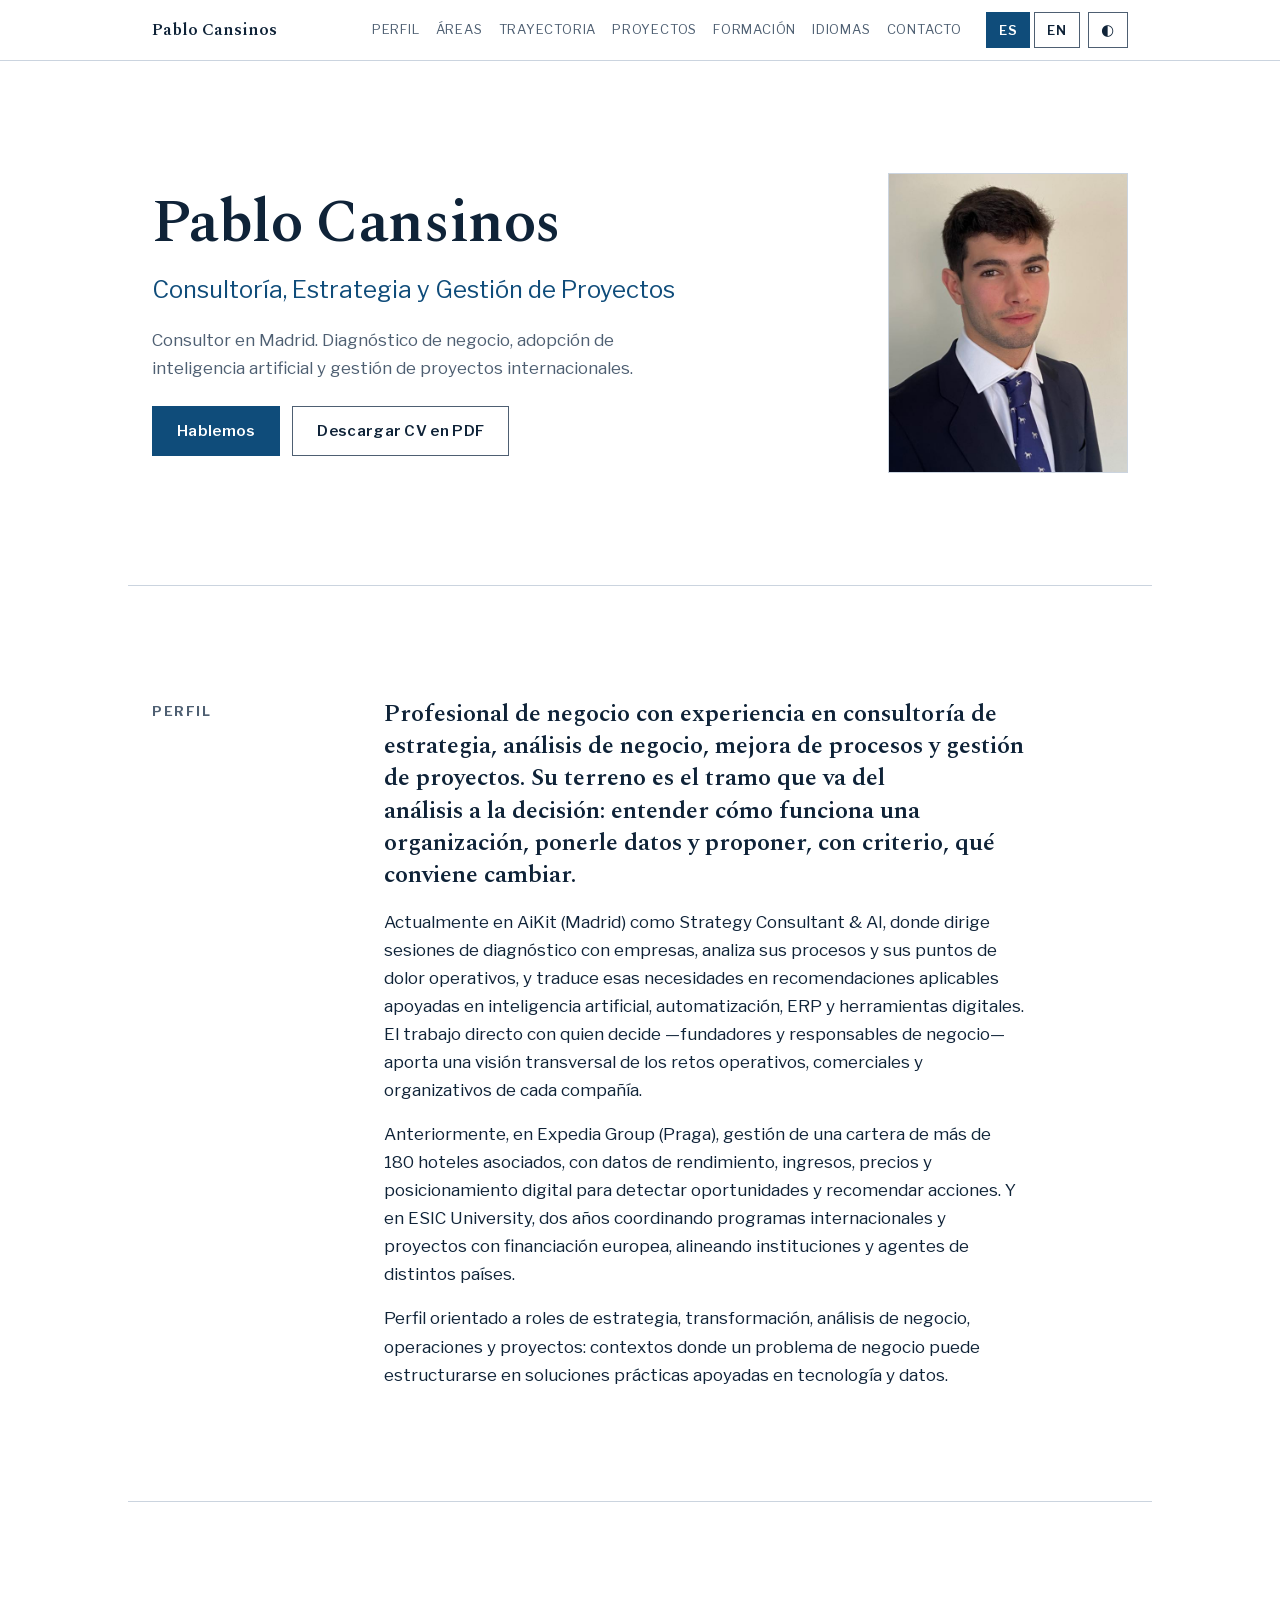
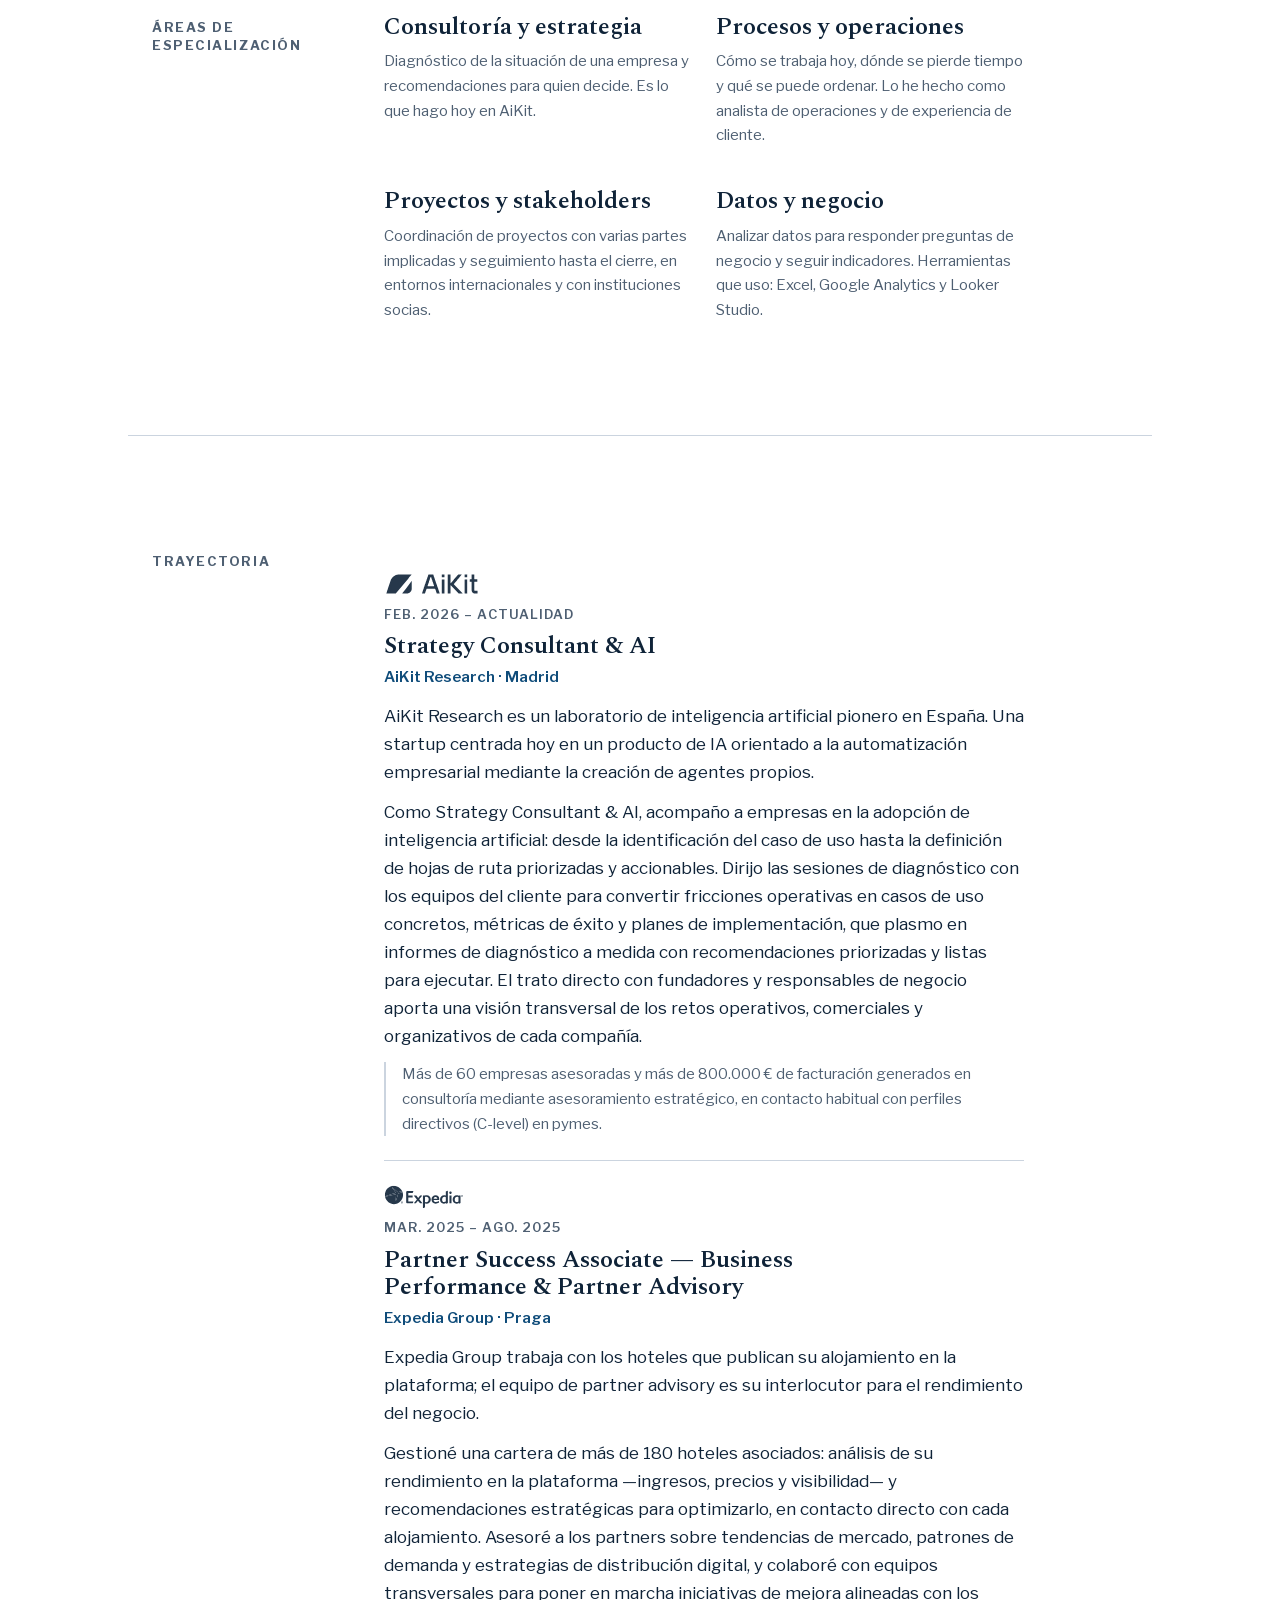
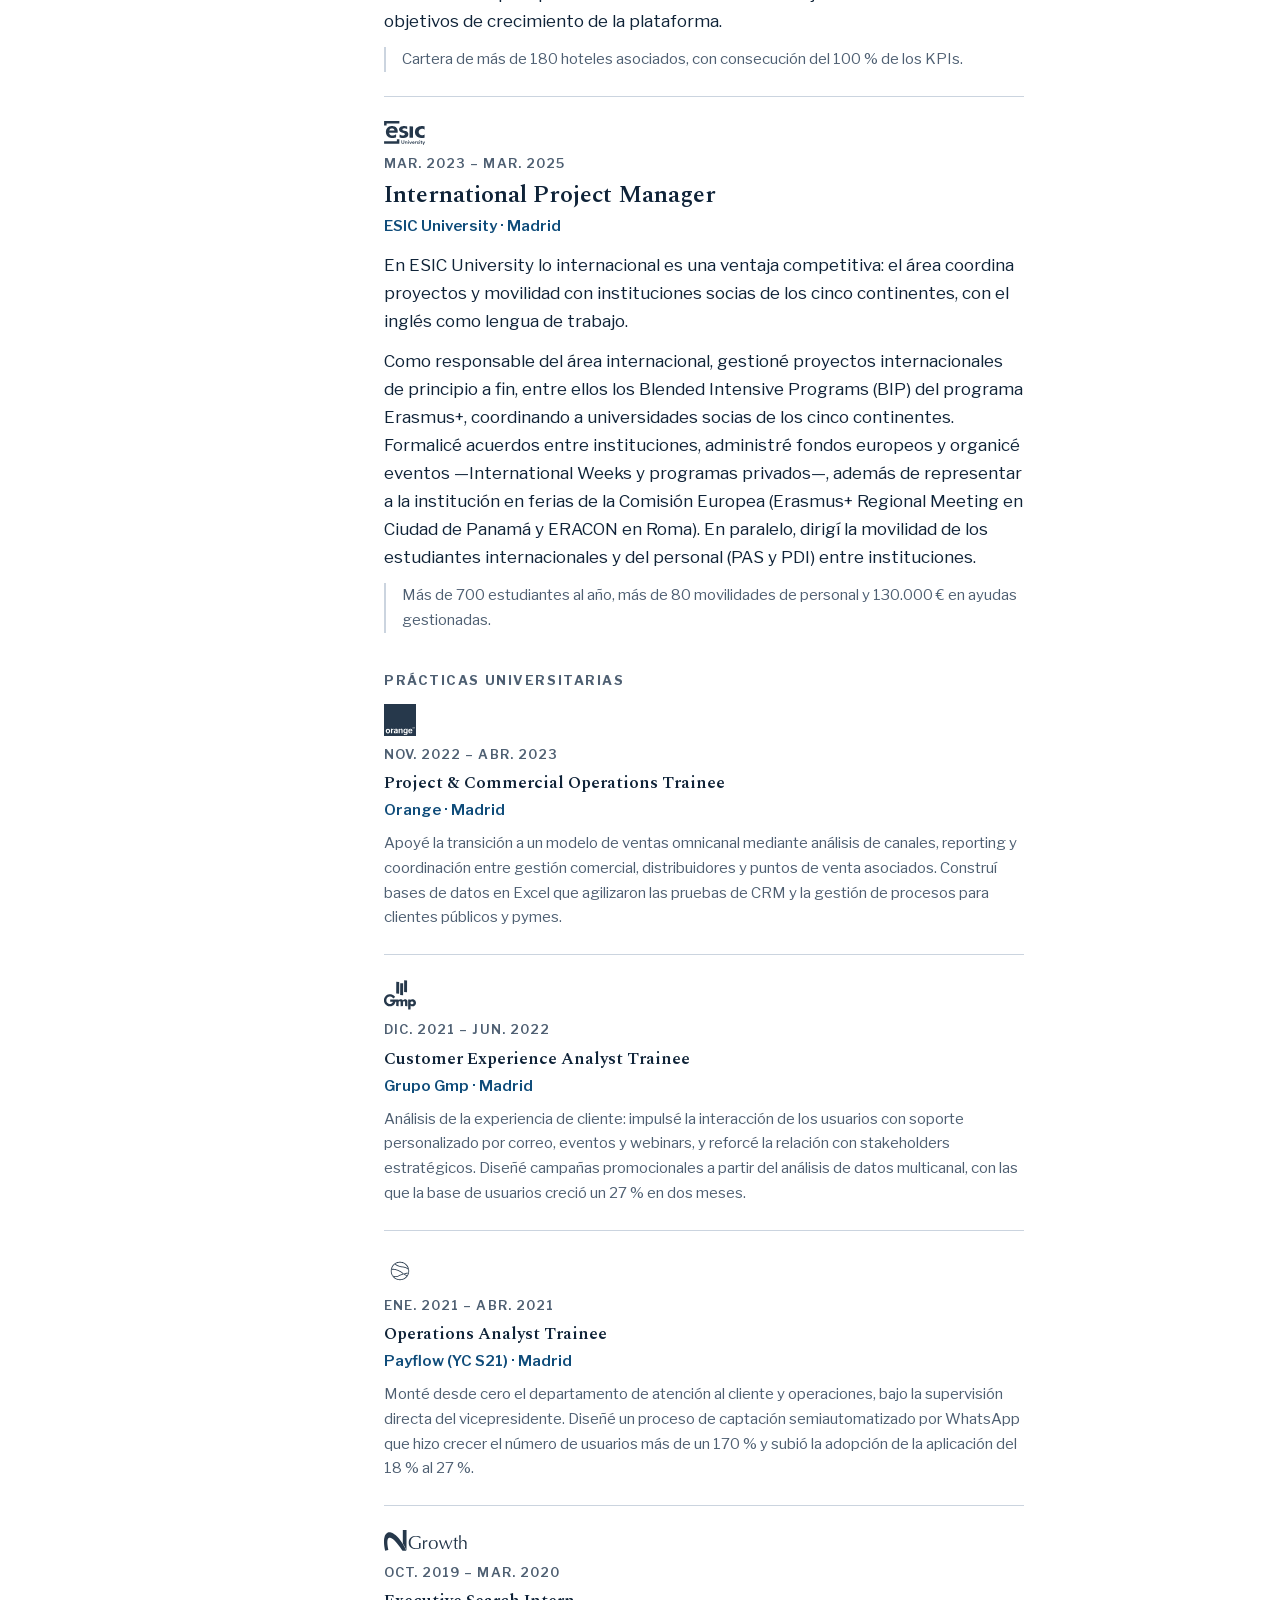
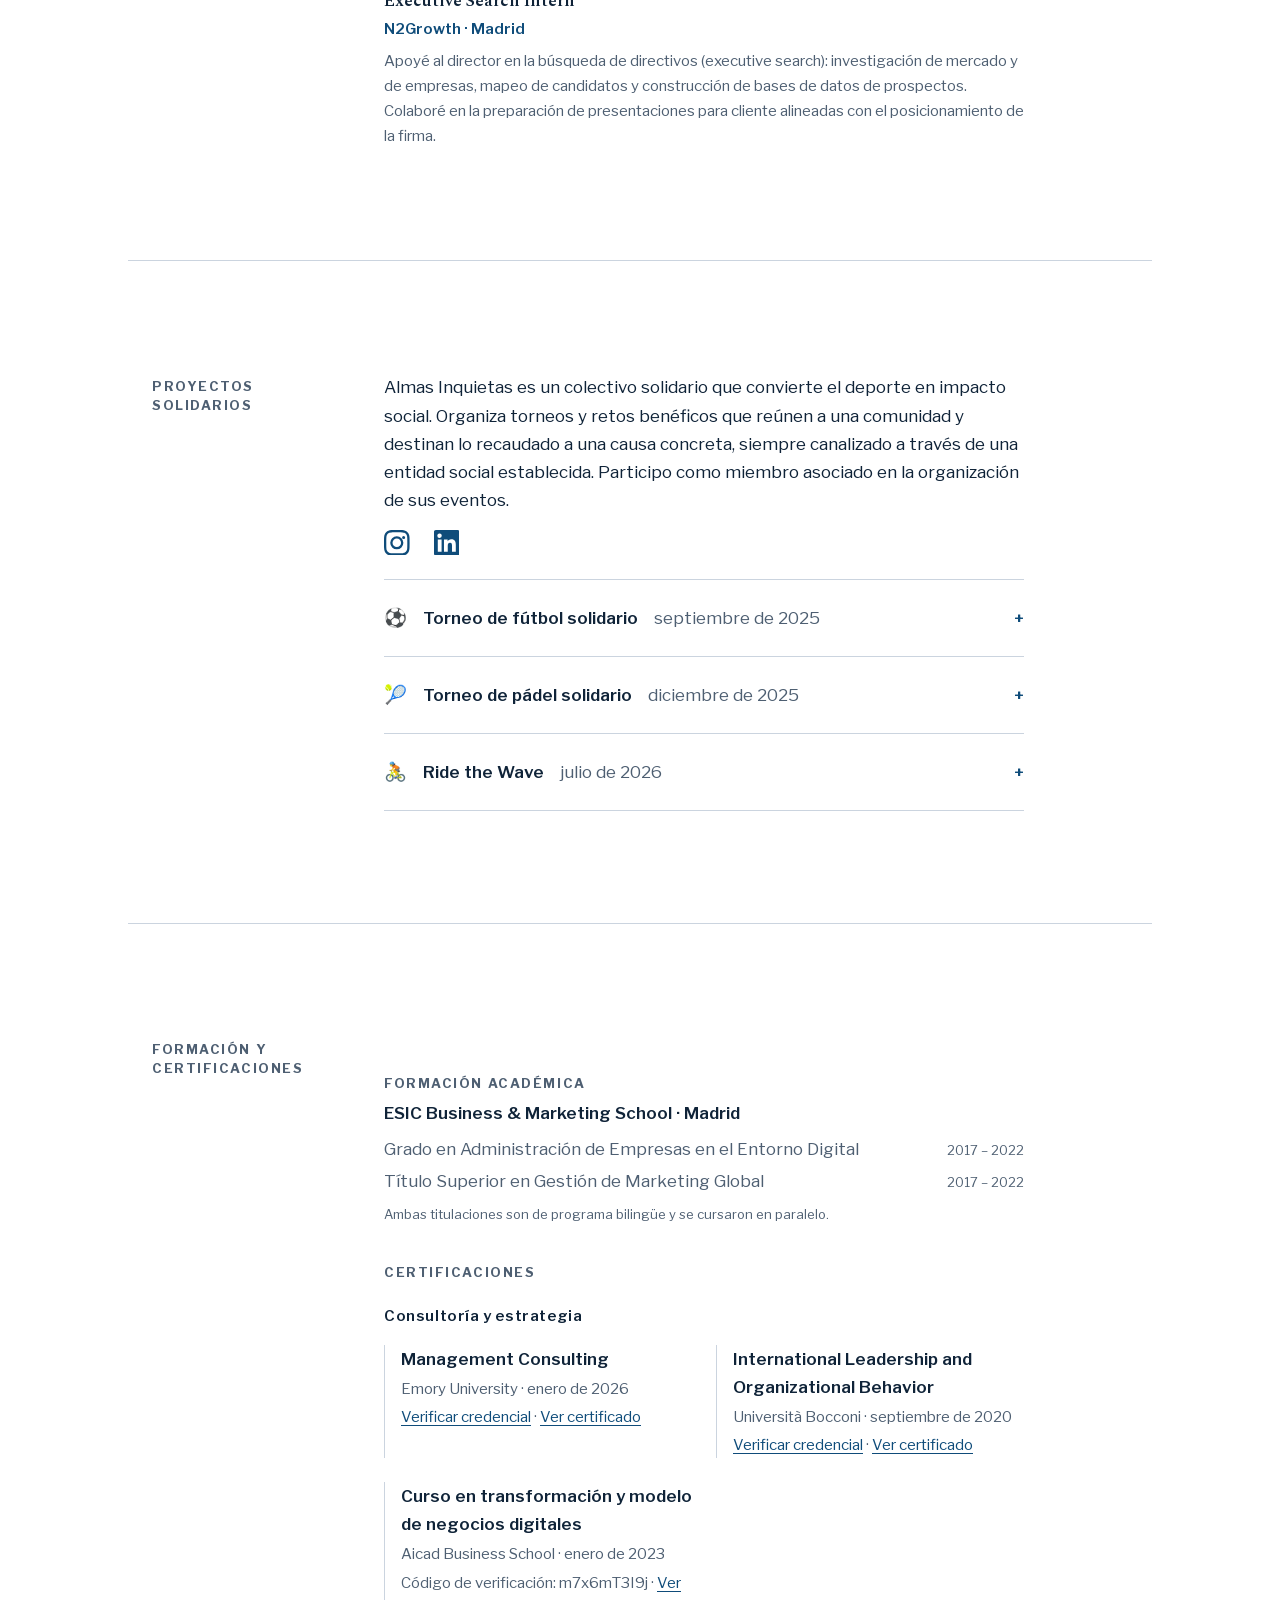
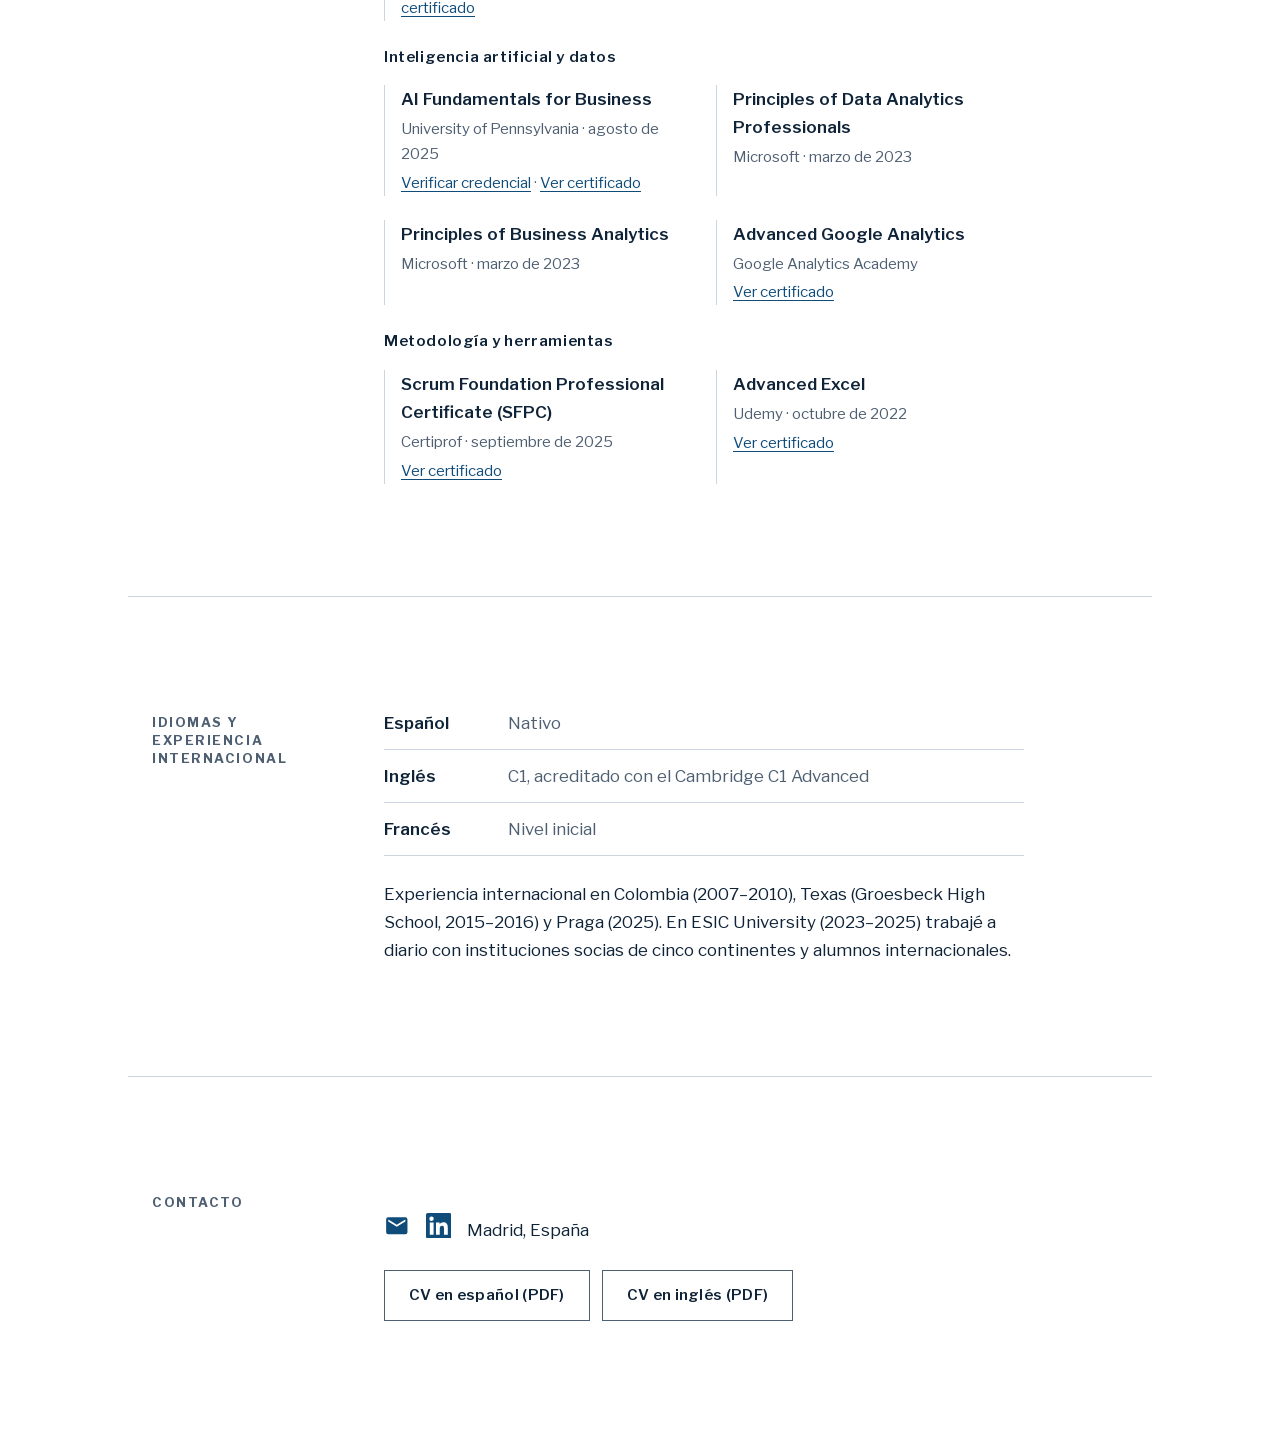
==== index.html @ c7fbe9f2 "Agrandar los logos cuadrados (Orange/Payflow/Gmp) para dar más presencia Co-Authored-By: Claude Opus" ====
<!doctype html>
<html lang="es">
<head>
  <meta charset="utf-8">
  <meta name="viewport" content="width=device-width, initial-scale=1">
  <meta name="theme-color" media="(prefers-color-scheme: light)" content="#FFFFFF">
  <meta name="theme-color" media="(prefers-color-scheme: dark)" content="#0C1826">
  <title data-i18n="global.titulo">Pablo Cansinos — Consultoría, Estrategia y Gestión de Proyectos</title>
  <meta name="description" content="Pablo Cansinos, consultor de estrategia y gestión de proyectos en Madrid. Diagnóstico de negocio, adopción de IA, análisis y proyectos internacionales.">
  <link rel="canonical" href="https://pablopo99.github.io/">
  <link rel="alternate" hreflang="es" href="https://pablopo99.github.io/">
  <link rel="alternate" hreflang="en" href="https://pablopo99.github.io/?lang=en">
  <meta property="og:type" content="profile">
  <meta property="og:url" content="https://pablopo99.github.io/">
  <meta property="og:title" content="Pablo Cansinos — Consultoría, Estrategia y Gestión de Proyectos">
  <meta property="og:description" content="Consultor de estrategia en Madrid. Diagnóstico de negocio, adopción de IA y proyectos internacionales.">
  <meta property="og:image" content="https://pablopo99.github.io/assets/img/og.png">
  <meta name="twitter:card" content="summary_large_image">
  <link rel="icon" href="assets/img/favicon.svg" type="image/svg+xml">
  <link rel="stylesheet" href="assets/css/styles.css">
  <script type="application/ld+json">
  {
    "@context": "https://schema.org",
    "@type": "Person",
    "name": "Pablo Cansinos",
    "jobTitle": "AI Strategy Consultant",
    "address": { "@type": "PostalAddress", "addressLocality": "Madrid", "addressCountry": "ES" },
    "sameAs": ["https://www.linkedin.com/in/pablocansinos-arqueros-17b56214a"],
    "alumniOf": { "@type": "CollegeOrUniversity", "name": "ESIC Business & Marketing School" }
  }
  </script>
  <script>
    // Reduce el destello del idioma y el tema anteriores mientras carga la
    // pagina: fija lang y data-tema lo antes posible, de forma sincrona y
    // sin red. No evita el destello del texto traducido (eso exigiria
    // bloquear en el fetch de la traduccion o duplicarla en el HTML, ambas
    // cosas descartadas).
    (function () {
      try {
        var url = new URLSearchParams(location.search).get('lang');
        var idioma = url === 'es' || url === 'en' ? url : localStorage.getItem('idioma');
        if (idioma === 'en') document.documentElement.lang = 'en';
      } catch (error) {
        /* localStorage o URL no disponibles: se mantiene el idioma por defecto */
      }
      try {
        const tema = localStorage.getItem('tema');
        if (tema) document.documentElement.dataset.tema = tema;
      } catch (error) {
        /* localStorage no disponible: se mantiene el tema del sistema */
      }
    })();
  </script>
</head>
<body>
  <a class="saltar" href="#contenido" data-i18n="global.saltar">Saltar al contenido</a>

  <header class="cabecera">
    <div class="cabecera__interior">
      <a class="cabecera__marca" href="#inicio">Pablo Cansinos</a>

      <nav class="navegacion" aria-labelledby="navegacion-titulo">
        <span class="visualmente-oculto" id="navegacion-titulo" data-i18n="nav.titulo">Secciones de la página</span>
        <ul class="navegacion__lista">
          <li><a href="#perfil" data-i18n="nav.perfil">Perfil</a></li>
          <li><a href="#areas" data-i18n="nav.areas">Áreas</a></li>
          <li><a href="#trayectoria" data-i18n="nav.trayectoria">Trayectoria</a></li>
          <li><a href="#proyectos" data-i18n="nav.proyectos">Proyectos</a></li>
          <li><a href="#formacion" data-i18n="nav.formacion">Formación</a></li>
          <li><a href="#idiomas" data-i18n="nav.idiomas">Idiomas</a></li>
          <li><a href="#contacto" data-i18n="nav.contacto">Contacto</a></li>
        </ul>
      </nav>

      <div class="controles">
        <div class="conmutador" role="group" aria-labelledby="conmutador-idioma-titulo">
          <span class="visualmente-oculto" id="conmutador-idioma-titulo" data-i18n="idioma.titulo">Idioma</span>
          <button class="conmutador__boton" type="button" data-idioma="es" aria-pressed="true">
            <span aria-hidden="true">ES</span>
            <span class="visualmente-oculto" data-i18n="idioma.es">Ver la página en español</span>
          </button>
          <button class="conmutador__boton" type="button" data-idioma="en" aria-pressed="false">
            <span aria-hidden="true">EN</span>
            <span class="visualmente-oculto" data-i18n="idioma.en">Ver la página en inglés</span>
          </button>
        </div>

        <button class="conmutador__boton conmutador__boton--tema" type="button" data-conmutar-tema aria-pressed="false">
          <span aria-hidden="true">◐</span>
          <span class="visualmente-oculto" data-i18n="tema.conmutar">Cambiar entre tema claro y oscuro</span>
        </button>
      </div>
    </div>
  </header>

  <main id="contenido" tabindex="-1">

    <!-- ==================================================================
         1. Inicio
         ================================================================== -->
    <section class="inicio" id="inicio" aria-labelledby="inicio-titulo">
      <div class="inicio__texto">
        <h1 class="inicio__nombre" id="inicio-titulo">Pablo Cansinos</h1>
        <p class="inicio__cargo" data-i18n="inicio.titulo">Consultoría, Estrategia y Gestión de Proyectos</p>
        <p class="inicio__propuesta" data-i18n="inicio.propuesta">Consultor en Madrid. Diagnóstico de negocio, adopción de inteligencia artificial y gestión de proyectos internacionales.</p>
        <p class="inicio__acciones">
          <a class="boton" href="#contacto" data-i18n="inicio.contacto">Hablemos</a>
          <a class="boton boton--secundario" href="cv/Pablo_Cansinos_CV_ES.pdf" download data-cv-idioma data-i18n="inicio.descargar">Descargar CV en PDF</a>
        </p>
      </div>
      <figure class="inicio__retrato">
        <img src="assets/img/pablo.jpg" width="560" height="700" decoding="async" fetchpriority="high"
             alt="Retrato de Pablo Cansinos"
             data-i18n="inicio.foto" data-i18n-attr="alt">
      </figure>
    </section>

    <!-- ==================================================================
         2. Perfil
         ================================================================== -->
    <section class="seccion" id="perfil" aria-labelledby="perfil-titulo" data-revelar>
      <div class="seccion__etiqueta">
        <h2 class="seccion__titulo" id="perfil-titulo" data-i18n="perfil.titulo">Perfil</h2>
      </div>
      <div class="seccion__cuerpo">
        <p class="parrafo-destacado" data-i18n="perfil.parrafo1">Profesional de negocio con experiencia en consultoría de estrategia, análisis de negocio, mejora de procesos y gestión de proyectos. Su terreno es el tramo que va del análisis a la decisión: entender cómo funciona una organización, ponerle datos y proponer, con criterio, qué conviene cambiar.</p>
        <p data-i18n="perfil.parrafo2">Actualmente en AiKit (Madrid) como Strategy Consultant &amp; AI, donde dirige sesiones de diagnóstico con empresas, analiza sus procesos y sus puntos de dolor operativos, y traduce esas necesidades en recomendaciones aplicables apoyadas en inteligencia artificial, automatización, ERP y herramientas digitales. El trabajo directo con quien decide —fundadores y responsables de negocio— aporta una visión transversal de los retos operativos, comerciales y organizativos de cada compañía.</p>
        <p data-i18n="perfil.parrafo3">Anteriormente, en Expedia Group (Praga), gestión de una cartera de más de 180 hoteles asociados, con datos de rendimiento, ingresos, precios y posicionamiento digital para detectar oportunidades y recomendar acciones. Y en ESIC University, dos años coordinando programas internacionales y proyectos con financiación europea, alineando instituciones y agentes de distintos países.</p>
        <p data-i18n="perfil.parrafo4">Perfil orientado a roles de estrategia, transformación, análisis de negocio, operaciones y proyectos: contextos donde un problema de negocio puede estructurarse en soluciones prácticas apoyadas en tecnología y datos.</p>
      </div>
    </section>

    <!-- ==================================================================
         3. Áreas de especialización
         ================================================================== -->
    <section class="seccion" id="areas" aria-labelledby="areas-titulo" data-revelar>
      <div class="seccion__etiqueta">
        <h2 class="seccion__titulo" id="areas-titulo" data-i18n="areas.titulo">Áreas de especialización</h2>
      </div>
      <div class="seccion__cuerpo">
        <ul class="areas">
          <li class="area">
            <h3 class="area__titulo" data-i18n="areas.consultoria.titulo">Consultoría y estrategia</h3>
            <p class="area__texto" data-i18n="areas.consultoria.texto">Diagnóstico de la situación de una empresa y recomendaciones para quien decide. Es lo que hago hoy en AiKit.</p>
          </li>
          <li class="area">
            <h3 class="area__titulo" data-i18n="areas.procesos.titulo">Procesos y operaciones</h3>
            <p class="area__texto" data-i18n="areas.procesos.texto">Cómo se trabaja hoy, dónde se pierde tiempo y qué se puede ordenar. Lo he hecho como analista de operaciones y de experiencia de cliente.</p>
          </li>
          <li class="area">
            <h3 class="area__titulo" data-i18n="areas.proyectos.titulo">Proyectos y stakeholders</h3>
            <p class="area__texto" data-i18n="areas.proyectos.texto">Coordinación de proyectos con varias partes implicadas y seguimiento hasta el cierre, en entornos internacionales y con instituciones socias.</p>
          </li>
          <li class="area">
            <h3 class="area__titulo" data-i18n="areas.datos.titulo">Datos y negocio</h3>
            <p class="area__texto" data-i18n="areas.datos.texto">Analizar datos para responder preguntas de negocio y seguir indicadores. Herramientas que uso: Excel, Google Analytics y Looker Studio.</p>
          </li>
        </ul>
      </div>
    </section>

    <!-- ==================================================================
         4. Trayectoria
         ================================================================== -->
    <section class="seccion" id="trayectoria" aria-labelledby="trayectoria-titulo" data-revelar>
      <div class="seccion__etiqueta">
        <h2 class="seccion__titulo" id="trayectoria-titulo" data-i18n="trayectoria.titulo">Trayectoria</h2>
      </div>
      <div class="seccion__cuerpo">

        <article class="puesto">
          <span class="puesto__logo" style="--logo:url(/assets/img/logos/aikit.svg); aspect-ratio:824/206" aria-hidden="true"></span>
          <p class="puesto__fechas" data-i18n="trayectoria.aikit.fechas">feb. 2026 – actualidad</p>
          <h3 class="puesto__cargo" data-i18n="trayectoria.aikit.cargo">Strategy Consultant &amp; AI</h3>
          <p class="puesto__empresa">AiKit Research · <span data-i18n="trayectoria.aikit.lugar">Madrid</span></p>
          <p data-i18n="trayectoria.aikit.contexto">AiKit Research es un laboratorio de inteligencia artificial pionero en España. Una startup centrada hoy en un producto de IA orientado a la automatización empresarial mediante la creación de agentes propios.</p>
          <p data-i18n="trayectoria.aikit.contribucion">Como Strategy Consultant &amp; AI, acompaño a empresas en la adopción de inteligencia artificial: desde la identificación del caso de uso hasta la definición de hojas de ruta priorizadas y accionables. Dirijo las sesiones de diagnóstico con los equipos del cliente para convertir fricciones operativas en casos de uso concretos, métricas de éxito y planes de implementación, que plasmo en informes de diagnóstico a medida con recomendaciones priorizadas y listas para ejecutar. El trato directo con fundadores y responsables de negocio aporta una visión transversal de los retos operativos, comerciales y organizativos de cada compañía.</p>
          <p class="puesto__evidencia" data-i18n="trayectoria.aikit.evidencia">Más de 60 empresas asesoradas y más de 800.000 € de facturación generados en consultoría mediante asesoramiento estratégico, en contacto habitual con perfiles directivos (C-level) en pymes.</p>
        </article>

        <article class="puesto">
          <span class="puesto__logo" style="--logo:url(/assets/img/logos/expedia.svg); aspect-ratio:91.867821/27.439499" aria-hidden="true"></span>
          <p class="puesto__fechas" data-i18n="trayectoria.expedia.fechas">mar. 2025 – ago. 2025</p>
          <h3 class="puesto__cargo" data-i18n="trayectoria.expedia.cargo">Partner Success Associate — Business Performance &amp; Partner Advisory</h3>
          <p class="puesto__empresa">Expedia Group · <span data-i18n="trayectoria.expedia.lugar">Praga</span></p>
          <p data-i18n="trayectoria.expedia.contexto">Expedia Group trabaja con los hoteles que publican su alojamiento en la plataforma; el equipo de partner advisory es su interlocutor para el rendimiento del negocio.</p>
          <p data-i18n="trayectoria.expedia.contribucion">Gestioné una cartera de más de 180 hoteles asociados: análisis de su rendimiento en la plataforma —ingresos, precios y visibilidad— y recomendaciones estratégicas para optimizarlo, en contacto directo con cada alojamiento. Asesoré a los partners sobre tendencias de mercado, patrones de demanda y estrategias de distribución digital, y colaboré con equipos transversales para poner en marcha iniciativas de mejora alineadas con los objetivos de crecimiento de la plataforma.</p>
          <p class="puesto__evidencia" data-i18n="trayectoria.expedia.evidencia">Cartera de más de 180 hoteles asociados, con consecución del 100 % de los KPIs.</p>
        </article>

        <article class="puesto">
          <span class="puesto__logo" style="--logo:url(/assets/img/logos/esic.svg); aspect-ratio:583/343" aria-hidden="true"></span>
          <p class="puesto__fechas" data-i18n="trayectoria.esic.fechas">mar. 2023 – mar. 2025</p>
          <h3 class="puesto__cargo" data-i18n="trayectoria.esic.cargo">International Project Manager</h3>
          <p class="puesto__empresa">ESIC University · <span data-i18n="trayectoria.esic.lugar">Madrid</span></p>
          <p data-i18n="trayectoria.esic.contexto">En ESIC University lo internacional es una ventaja competitiva: el área coordina proyectos y movilidad con instituciones socias de los cinco continentes, con el inglés como lengua de trabajo.</p>
          <p data-i18n="trayectoria.esic.contribucion">Como responsable del área internacional, gestioné proyectos internacionales de principio a fin, entre ellos los Blended Intensive Programs (BIP) del programa Erasmus+, coordinando a universidades socias de los cinco continentes. Formalicé acuerdos entre instituciones, administré fondos europeos y organicé eventos —International Weeks y programas privados—, además de representar a la institución en ferias de la Comisión Europea (Erasmus+ Regional Meeting en Ciudad de Panamá y ERACON en Roma). En paralelo, dirigí la movilidad de los estudiantes internacionales y del personal (PAS y PDI) entre instituciones.</p>
          <p class="puesto__evidencia" data-i18n="trayectoria.esic.evidencia">Más de 700 estudiantes al año, más de 80 movilidades de personal y 130.000 € en ayudas gestionadas.</p>
        </article>

        <h3 class="subtitulo" data-i18n="trayectoria.anteriores.titulo">Prácticas universitarias</h3>

        <ul class="puestos-compactos">
          <li class="puesto-compacto">
            <span class="puesto__logo puesto__logo--icono" style="--logo:url(/assets/img/logos/orange.svg); aspect-ratio:1/1" aria-hidden="true"></span>
            <p class="puesto__fechas" data-i18n="trayectoria.orange.fechas">nov. 2022 – abr. 2023</p>
            <h4 class="puesto__cargo puesto__cargo--compacto" data-i18n="trayectoria.orange.cargo">Project &amp; Commercial Operations Trainee</h4>
            <p class="puesto__empresa">Orange · <span data-i18n="trayectoria.orange.lugar">Madrid</span></p>
            <p data-i18n="trayectoria.orange.contribucion">Apoyé la transición a un modelo de ventas omnicanal mediante análisis de canales, reporting y coordinación entre gestión comercial, distribuidores y puntos de venta asociados. Construí bases de datos en Excel que agilizaron las pruebas de CRM y la gestión de procesos para clientes públicos y pymes.</p>
          </li>
          <li class="puesto-compacto">
            <span class="puesto__logo puesto__logo--icono" style="--logo:url(/assets/img/logos/gmp.svg); aspect-ratio:1/1" aria-hidden="true"></span>
            <p class="puesto__fechas" data-i18n="trayectoria.gmp.fechas">dic. 2021 – jun. 2022</p>
            <h4 class="puesto__cargo puesto__cargo--compacto" data-i18n="trayectoria.gmp.cargo">Customer Experience Analyst Trainee</h4>
            <p class="puesto__empresa">Grupo Gmp · <span data-i18n="trayectoria.gmp.lugar">Madrid</span></p>
            <p data-i18n="trayectoria.gmp.texto">Análisis de la experiencia de cliente: impulsé la interacción de los usuarios con soporte personalizado por correo, eventos y webinars, y reforcé la relación con stakeholders estratégicos. Diseñé campañas promocionales a partir del análisis de datos multicanal, con las que la base de usuarios creció un 27 % en dos meses.</p>
          </li>
          <li class="puesto-compacto">
            <span class="puesto__logo puesto__logo--icono" style="--logo:url(/assets/img/logos/payflow.svg); aspect-ratio:1/1" aria-hidden="true"></span>
            <p class="puesto__fechas" data-i18n="trayectoria.payflow.fechas">ene. 2021 – abr. 2021</p>
            <h4 class="puesto__cargo puesto__cargo--compacto" data-i18n="trayectoria.payflow.cargo">Operations Analyst Trainee</h4>
            <p class="puesto__empresa">Payflow (YC S21) · <span data-i18n="trayectoria.payflow.lugar">Madrid</span></p>
            <p data-i18n="trayectoria.payflow.texto">Monté desde cero el departamento de atención al cliente y operaciones, bajo la supervisión directa del vicepresidente. Diseñé un proceso de captación semiautomatizado por WhatsApp que hizo crecer el número de usuarios más de un 170 % y subió la adopción de la aplicación del 18 % al 27 %.</p>
          </li>
          <li class="puesto-compacto">
            <span class="puesto__logo" style="--logo:url(/assets/img/logos/n2growth.svg); aspect-ratio:2048/583" aria-hidden="true"></span>
            <p class="puesto__fechas" data-i18n="trayectoria.n2growth.fechas">oct. 2019 – mar. 2020</p>
            <h4 class="puesto__cargo puesto__cargo--compacto" data-i18n="trayectoria.n2growth.cargo">Executive Search Intern</h4>
            <p class="puesto__empresa">N2Growth · <span data-i18n="trayectoria.n2growth.lugar">Madrid</span></p>
            <p data-i18n="trayectoria.n2growth.texto">Apoyé al director en la búsqueda de directivos (executive search): investigación de mercado y de empresas, mapeo de candidatos y construcción de bases de datos de prospectos. Colaboré en la preparación de presentaciones para cliente alineadas con el posicionamiento de la firma.</p>
          </li>
        </ul>

      </div>
    </section>

    <!-- ==================================================================
         5. Proyectos solidarios
         ================================================================== -->
    <section class="seccion" id="proyectos" aria-labelledby="proyectos-titulo" data-revelar>
      <div class="seccion__etiqueta">
        <h2 class="seccion__titulo" id="proyectos-titulo" data-i18n="proyectos.titulo">Proyectos solidarios</h2>
      </div>
      <div class="seccion__cuerpo">
        <p data-i18n="proyectos.intro">Almas Inquietas es un colectivo solidario que convierte el deporte en impacto social. Organiza torneos y retos benéficos que reúnen a una comunidad y destinan lo recaudado a una causa concreta, siempre canalizado a través de una entidad social establecida. Participo como miembro asociado en la organización de sus eventos.</p>
        <p class="proyectos__enlaces">
          <a class="icono-social" href="https://www.instagram.com/almasinquietas_org" target="_blank" rel="noopener noreferrer" data-i18n="proyectos.almas.instagram" data-i18n-attr="aria-label" aria-label="Instagram de Almas Inquietas">
            <svg viewBox="0 0 24 24" aria-hidden="true" focusable="false"><path d="M12 2.16c3.2 0 3.58.01 4.85.07 1.17.05 1.8.25 2.23.42.56.21.96.47 1.38.9.43.42.69.82.9 1.38.17.43.37 1.06.42 2.23.06 1.27.07 1.65.07 4.85s-.01 3.58-.07 4.85c-.05 1.17-.25 1.8-.42 2.23-.21.56-.47.96-.9 1.38-.42.43-.82.69-1.38.9-.43.17-1.06.37-2.23.42-1.27.06-1.65.07-4.85.07s-3.58-.01-4.85-.07c-1.17-.05-1.8-.25-2.23-.42a3.7 3.7 0 0 1-1.38-.9 3.7 3.7 0 0 1-.9-1.38c-.17-.43-.37-1.06-.42-2.23-.06-1.27-.07-1.65-.07-4.85s.01-3.58.07-4.85c.05-1.17.25-1.8.42-2.23.21-.56.47-.96.9-1.38.42-.43.82-.69 1.38-.9.43-.17 1.06-.37 2.23-.42 1.27-.06 1.65-.07 4.85-.07M12 0C8.74 0 8.33.01 7.05.07c-1.27.06-2.15.26-2.91.56-.79.31-1.46.72-2.13 1.38C1.35 2.68.94 3.35.63 4.14c-.3.76-.5 1.64-.56 2.91C.01 8.33 0 8.74 0 12s.01 3.67.07 4.95c.06 1.27.26 2.15.56 2.91.31.79.72 1.46 1.38 2.13.67.66 1.34 1.07 2.13 1.38.76.3 1.64.5 2.91.56C8.33 23.99 8.74 24 12 24s3.67-.01 4.95-.07c1.27-.06 2.15-.26 2.91-.56.79-.31 1.46-.72 2.13-1.38.66-.67 1.07-1.34 1.38-2.13.3-.76.5-1.64.56-2.91.06-1.28.07-1.69.07-4.95s-.01-3.67-.07-4.95c-.06-1.27-.26-2.15-.56-2.91-.31-.79-.72-1.46-1.38-2.13-.67-.66-1.34-1.07-2.13-1.38-.76-.3-1.64-.5-2.91-.56C15.67.01 15.26 0 12 0zm0 5.84A6.16 6.16 0 1 0 18.16 12 6.16 6.16 0 0 0 12 5.84zm0 10.15A3.99 3.99 0 1 1 15.99 12 4 4 0 0 1 12 15.99zm6.41-10.4a1.44 1.44 0 1 0 1.44 1.44 1.44 1.44 0 0 0-1.44-1.44z"/></svg>
          </a>
          <a class="icono-social" href="https://www.linkedin.com/company/almas-inquietas/" target="_blank" rel="noopener noreferrer" data-i18n="proyectos.almas.linkedin" data-i18n-attr="aria-label" aria-label="LinkedIn de Almas Inquietas">
            <svg viewBox="0 0 24 24" aria-hidden="true" focusable="false"><path d="M20.45 20.45h-3.56v-5.57c0-1.33-.03-3.04-1.85-3.04-1.85 0-2.14 1.45-2.14 2.94v5.67H9.35V9h3.41v1.56h.05c.48-.9 1.64-1.85 3.37-1.85 3.6 0 4.27 2.37 4.27 5.45v6.29zM5.34 7.43a2.07 2.07 0 1 1 0-4.13 2.07 2.07 0 0 1 0 4.13zm1.78 13.02H3.56V9h3.56v11.45zM22.22 0H1.77C.79 0 0 .77 0 1.73v20.54C0 23.22.79 24 1.77 24h20.45c.98 0 1.78-.78 1.78-1.73V1.73C24 .77 23.2 0 22.22 0z"/></svg>
          </a>
        </p>

        <details class="proyecto">
          <summary class="proyecto__resumen">
            <span class="proyecto__icono" aria-hidden="true">⚽</span>
            <span class="proyecto__nombre" data-i18n="proyectos.futbol.nombre">Torneo de fútbol solidario</span>
            <span class="proyecto__fecha" data-i18n="proyectos.futbol.fecha">septiembre de 2025</span>
          </summary>
          <div class="proyecto__detalle">
            <p data-i18n="proyectos.futbol.texto">Torneo de fútbol benéfico organizado con Almas Inquietas a favor de Ideorama, una asociación que trabaja con menores y familias en educación, uso responsable de la tecnología y ocio saludable. Una jornada de deporte y comunidad en la que participé en la organización.</p>
            <figure class="proyecto__fotos">
              <img src="assets/img/proyectos/futbol-1.jpg" width="1100" height="825" loading="lazy" data-i18n="proyectos.futbol.foto1.alt" data-i18n-attr="alt" alt="Asistentes reunidos junto a un puesto de Almas Inquietas en el torneo de fútbol solidario.">
              <img src="assets/img/proyectos/futbol-2.jpg" width="1100" height="825" loading="lazy" data-i18n="proyectos.futbol.foto2.alt" data-i18n-attr="alt" alt="Equipo del torneo con medallas junto al cartel de Ideorama.">
            </figure>
            <p class="proyecto__meta" data-i18n="proyectos.futbol.patrocinadores">Con el apoyo de Día, Telepizza, el Ayuntamiento de Pozuelo, entre otros, como patrocinadores.</p>
          </div>
        </details>

        <details class="proyecto">
          <summary class="proyecto__resumen">
            <span class="proyecto__icono" aria-hidden="true">🎾</span>
            <span class="proyecto__nombre" data-i18n="proyectos.padel.nombre">Torneo de pádel solidario</span>
            <span class="proyecto__fecha" data-i18n="proyectos.padel.fecha">diciembre de 2025</span>
          </summary>
          <div class="proyecto__detalle">
            <p data-i18n="proyectos.padel.texto">«The Mindful Padel», segundo torneo del colectivo, disputado por parejas en el Club de Pádel Bularas (Pozuelo de Alarcón). Lo recaudado se destinó a la Fundación Blas Méndez Ponce —que ayuda a niños con cáncer y enfermedades de difícil curación— en colaboración con Ideorama.</p>
            <figure class="proyecto__fotos">
              <img src="assets/img/proyectos/padel-1.jpg" width="1400" height="1050" loading="lazy" data-i18n="proyectos.padel.foto1.alt" data-i18n-attr="alt" alt="Cartel del torneo de pádel «The Mindful Padel».">
              <img src="assets/img/proyectos/padel-2.jpg" width="1400" height="1050" loading="lazy" data-i18n="proyectos.padel.foto2.alt" data-i18n-attr="alt" alt="Coche del patrocinador MG Albión Motor expuesto en el torneo.">
            </figure>
            <p class="proyecto__meta" data-i18n="proyectos.padel.patrocinadores">Con el apoyo de MG Albión Motor, Padel Bularas, Minigymrats, Cañas y Tapas, Día y Herbalife, entre otros, como patrocinadores.</p>
            <p class="proyecto__enlace">
              <a href="https://www.fundacionblasmendezponce.org" target="_blank" rel="noopener noreferrer" data-i18n="proyectos.padel.enlace">Fundación Blas Méndez Ponce</a>
            </p>
          </div>
        </details>

        <details class="proyecto">
          <summary class="proyecto__resumen">
            <span class="proyecto__icono" aria-hidden="true">🚴</span>
            <span class="proyecto__nombre" data-i18n="proyectos.rtw.nombre">Ride the Wave</span>
            <span class="proyecto__fecha" data-i18n="proyectos.rtw.fecha">julio de 2026</span>
          </summary>
          <div class="proyecto__detalle">
            <p data-i18n="proyectos.rtw.texto">El reto más ambicioso de Almas Inquietas hasta la fecha. Alex, cofundador, viajará de Praga a Madrid en bici: nueve países, 4.000 km. Creamos una comunidad en Strava donde cualquiera puede sumar kilómetros con la idea de «un kilómetro, un euro»; la meta es reunir 4.000 € para el programa Beca Comedor de la Fundación Verón, que forma a niños en Honduras: esa cifra cubre el comedor de una clase entera durante un curso completo.</p>
            <p data-i18n="proyectos.rtw.contribucion">El proyecto se apoya en herramientas digitales e inteligencia artificial: un contador de kilómetros en tiempo real conectado a Strava, una web que sigue la ruta etapa a etapa y una campaña de crowdfunding, con el apoyo de la Fundación Verón en comunicación, redes sociales y gestión.</p>
            <figure class="proyecto__fotos">
              <img src="assets/img/proyectos/rtw-1.jpg" width="1400" height="1050" loading="lazy" data-i18n="proyectos.rtw.foto1.alt" data-i18n-attr="alt" alt="Camiseta de Ride the Wave con los logos de la Fundación Verón.">
              <img src="assets/img/proyectos/rtw-2.jpg" width="1400" height="1050" loading="lazy" data-i18n="proyectos.rtw.foto2.alt" data-i18n-attr="alt" alt="Bicicleta cargada para el viaje, acampada al atardecer.">
            </figure>
            <p class="proyecto__enlace">
              <a href="https://ride-the-wave-nine.vercel.app" target="_blank" rel="noopener noreferrer" data-i18n="proyectos.rtw.enlace.ruta">Sigue la ruta en vivo</a>
              <a href="https://strava-counter-almas-inquietas.vercel.app" target="_blank" rel="noopener noreferrer" data-i18n="proyectos.rtw.enlace.contador">Contador de la comunidad</a>
            </p>
          </div>
        </details>
      </div>
    </section>

    <!-- ==================================================================
         6. Formación y certificaciones
         ================================================================== -->
    <section class="seccion" id="formacion" aria-labelledby="formacion-titulo" data-revelar>
      <div class="seccion__etiqueta">
        <h2 class="seccion__titulo" id="formacion-titulo" data-i18n="formacion.titulo">Formación y certificaciones</h2>
      </div>
      <div class="seccion__cuerpo">

        <h3 class="subtitulo" data-i18n="formacion.academica.titulo">Formación académica</h3>
        <p class="formacion__centro">ESIC Business &amp; Marketing School · <span data-i18n="formacion.esic.lugar">Madrid</span></p>
        <ul class="titulaciones">
          <li>
            <span data-i18n="formacion.esic.titulacion1">Grado en Administración de Empresas en el Entorno Digital</span>
            <span class="titulaciones__fecha">2017 – 2022</span>
          </li>
          <li>
            <span data-i18n="formacion.esic.titulacion2">Título Superior en Gestión de Marketing Global</span>
            <span class="titulaciones__fecha">2017 – 2022</span>
          </li>
        </ul>
        <p class="formacion__nota" data-i18n="formacion.esic.nota">Ambas titulaciones son de programa bilingüe y se cursaron en paralelo.</p>

        <h3 class="subtitulo" data-i18n="formacion.certificaciones.titulo">Certificaciones</h3>

        <h4 class="cert-grupo__titulo" data-i18n="formacion.grupo.consultoria">Consultoría y estrategia</h4>
        <ul class="certificados">

          <li class="certificado">
            <p class="certificado__nombre">Management Consulting</p>
            <p class="certificado__emisor">Emory University · <span data-i18n="cert.consulting.fecha">enero de 2026</span></p>
            <p class="certificado__enlace">
              <a href="https://coursera.org/verify/specialization/ACWOQKODWMR9" target="_blank" rel="noopener noreferrer" data-i18n="cert.consulting.verificar">Verificar credencial</a>
              · <a href="certificados/management-consulting.pdf" target="_blank" rel="noopener noreferrer" data-i18n="cert.ver">Ver certificado</a>
            </p>
          </li>

          <li class="certificado">
            <p class="certificado__nombre">International Leadership and Organizational Behavior</p>
            <p class="certificado__emisor">Università Bocconi · <span data-i18n="cert.bocconi.fecha">septiembre de 2020</span></p>
            <p class="certificado__enlace">
              <a href="https://coursera.org/verify/HG3Y6YHQ5YHZ" target="_blank" rel="noopener noreferrer" data-i18n="cert.bocconi.verificar">Verificar credencial</a>
              · <a href="certificados/international-leadership.pdf" target="_blank" rel="noopener noreferrer" data-i18n="cert.ver">Ver certificado</a>
            </p>
          </li>

          <li class="certificado">
            <p class="certificado__nombre" data-i18n="cert.aicad.nombre">Curso en transformación y modelo de negocios digitales</p>
            <p class="certificado__emisor">Aicad Business School · <span data-i18n="cert.aicad.fecha">enero de 2023</span></p>
            <p class="certificado__enlace"><span data-i18n="cert.aicad.codigo">Código de verificación</span>: <span translate="no">m7x6mT3I9j</span> · <a href="certificados/transformacion-digital.jpg" target="_blank" rel="noopener noreferrer" data-i18n="cert.ver">Ver certificado</a></p>
          </li>

        </ul>

        <h4 class="cert-grupo__titulo" data-i18n="formacion.grupo.ia">Inteligencia artificial y datos</h4>
        <ul class="certificados">

          <li class="certificado">
            <p class="certificado__nombre">AI Fundamentals for Business</p>
            <p class="certificado__emisor">University of Pennsylvania · <span data-i18n="cert.wharton.fecha">agosto de 2025</span></p>
            <p class="certificado__enlace">
              <a href="https://coursera.org/verify/3M8OGR61QBZB" target="_blank" rel="noopener noreferrer" data-i18n="cert.wharton.verificar">Verificar credencial</a>
              · <a href="certificados/ai-fundamentals.jpg" target="_blank" rel="noopener noreferrer" data-i18n="cert.ver">Ver certificado</a>
            </p>
          </li>

          <li class="certificado">
            <p class="certificado__nombre">Principles of Data Analytics Professionals</p>
            <p class="certificado__emisor">Microsoft · <span data-i18n="cert.datos.fecha">marzo de 2023</span></p>
          </li>

          <li class="certificado">
            <p class="certificado__nombre">Principles of Business Analytics</p>
            <p class="certificado__emisor">Microsoft · <span data-i18n="cert.analitica.fecha">marzo de 2023</span></p>
          </li>

          <li class="certificado">
            <p class="certificado__nombre">Advanced Google Analytics</p>
            <p class="certificado__emisor">Google Analytics Academy</p>
            <p class="certificado__enlace">
              <a href="certificados/google-analytics.pdf" target="_blank" rel="noopener noreferrer" data-i18n="cert.ver">Ver certificado</a>
            </p>
          </li>

        </ul>

        <h4 class="cert-grupo__titulo" data-i18n="formacion.grupo.metodo">Metodología y herramientas</h4>
        <ul class="certificados">

          <li class="certificado">
            <p class="certificado__nombre">Scrum Foundation Professional Certificate (SFPC)</p>
            <p class="certificado__emisor">Certiprof · <span data-i18n="cert.scrum.fecha">septiembre de 2025</span></p>
            <p class="certificado__enlace">
              <a href="certificados/scrum.pdf" target="_blank" rel="noopener noreferrer" data-i18n="cert.ver">Ver certificado</a>
            </p>
          </li>

          <li class="certificado">
            <p class="certificado__nombre" data-i18n="cert.excel.nombre">Advanced Excel</p>
            <p class="certificado__emisor">Udemy · <span data-i18n="cert.excel.fecha">octubre de 2022</span></p>
            <p class="certificado__enlace">
              <a href="certificados/advanced-excel.pdf" target="_blank" rel="noopener noreferrer" data-i18n="cert.ver">Ver certificado</a>
            </p>
          </li>

        </ul>
      </div>
    </section>

    <!-- ==================================================================
         7. Idiomas y experiencia internacional
         ================================================================== -->
    <section class="seccion" id="idiomas" aria-labelledby="idiomas-titulo" data-revelar>
      <div class="seccion__etiqueta">
        <h2 class="seccion__titulo" id="idiomas-titulo" data-i18n="idiomas.titulo">Idiomas y experiencia internacional</h2>
      </div>
      <div class="seccion__cuerpo">
        <dl class="idiomas">
          <div class="idioma">
            <dt data-i18n="idiomas.espanol">Español</dt>
            <dd data-i18n="idiomas.espanol.nivel">Nativo</dd>
          </div>
          <div class="idioma">
            <dt data-i18n="idiomas.ingles">Inglés</dt>
            <dd data-i18n="idiomas.ingles.nivel">C1, acreditado con el Cambridge C1 Advanced</dd>
          </div>
          <div class="idioma">
            <dt data-i18n="idiomas.frances">Francés</dt>
            <dd data-i18n="idiomas.frances.nivel">Nivel inicial</dd>
          </div>
        </dl>
        <p data-i18n="idiomas.internacional">Experiencia internacional en Colombia (2007–2010), Texas (Groesbeck High School, 2015–2016) y Praga (2025). En ESIC University (2023–2025) trabajé a diario con instituciones socias de cinco continentes y alumnos internacionales.</p>
      </div>
    </section>

    <!-- ==================================================================
         8. Contacto
         ================================================================== -->
    <section class="seccion seccion--ultima" id="contacto" aria-labelledby="contacto-titulo" data-revelar>
      <div class="seccion__etiqueta">
        <h2 class="seccion__titulo" id="contacto-titulo" data-i18n="contacto.titulo">Contacto</h2>
      </div>
      <div class="seccion__cuerpo">
        <ul class="contacto contacto--iconos">
          <li>
            <a class="icono-social contacto__correo" href="#contacto" data-correo="cansinospablo|gmail.com" data-i18n="contacto.escribeme" data-i18n-attr="aria-label" aria-label="Escríbeme un correo">
              <svg viewBox="0 0 24 24" aria-hidden="true" focusable="false"><path d="M20 4H4a2 2 0 0 0-2 2v12a2 2 0 0 0 2 2h16a2 2 0 0 0 2-2V6a2 2 0 0 0-2-2zm0 4-8 5-8-5V6l8 5 8-5v2z"/></svg>
            </a>
          </li>
          <li>
            <a class="icono-social" href="https://www.linkedin.com/in/pablocansinos-arqueros-17b56214a" target="_blank" rel="noopener noreferrer" data-i18n="contacto.linkedin" data-i18n-attr="aria-label" aria-label="Perfil de LinkedIn">
              <svg viewBox="0 0 24 24" aria-hidden="true" focusable="false"><path d="M20.45 20.45h-3.56v-5.57c0-1.33-.03-3.04-1.85-3.04-1.85 0-2.14 1.45-2.14 2.94v5.67H9.35V9h3.41v1.56h.05c.48-.9 1.64-1.85 3.37-1.85 3.6 0 4.27 2.37 4.27 5.45v6.29zM5.34 7.43a2.07 2.07 0 1 1 0-4.13 2.07 2.07 0 0 1 0 4.13zm1.78 13.02H3.56V9h3.56v11.45zM22.22 0H1.77C.79 0 0 .77 0 1.73v20.54C0 23.22.79 24 1.77 24h20.45c.98 0 1.78-.78 1.78-1.73V1.73C24 .77 23.2 0 22.22 0z"/></svg>
              <span class="solo-impresion">linkedin.com/in/pablocansinos-arqueros-17b56214a</span>
            </a>
          </li>
          <li data-i18n="contacto.ubicacion">Madrid, España</li>
        </ul>
        <p class="contacto__descargas">
          <a class="boton boton--secundario" href="cv/Pablo_Cansinos_CV_ES.pdf" download data-i18n="contacto.cv.es">CV en español (PDF)</a>
          <a class="boton boton--secundario" href="cv/Pablo_Cansinos_CV_EN.pdf" download data-i18n="contacto.cv.en">CV en inglés (PDF)</a>
        </p>
      </div>
    </section>

  </main>

  <script src="assets/js/app.js" type="module"></script>

  <!-- Analítica anónima y sin cookies (GoatCounter). No usa cookies ni recoge
       datos personales; el panel privado está en pablo-cansinos.goatcounter.com. -->
  <script data-goatcounter="https://pablo-cansinos.goatcounter.com/count"
          async src="//gc.zgo.at/count.js"></script>
</body>
</html>
---- assets/css/styles.css ----
/* Estilos del CV */

/* ==========================================================================
   1. Tipografias servidas desde el propio proyecto
   ========================================================================== */

/* Spectral 600: titulares. Subconjunto latin. */
@font-face {
  font-family: "Spectral";
  font-style: normal;
  font-weight: 600;
  font-display: swap;
  src: url("../fonts/spectral-latin-600.woff2") format("woff2");
}

/* Libre Franklin variable 400-700: cuerpo, etiquetas y datos. Subconjunto latin. */
@font-face {
  font-family: "Libre Franklin";
  font-style: normal;
  font-weight: 400 700;
  font-display: swap;
  src: url("../fonts/libre-franklin-latin-variable.woff2") format("woff2");
}

/* ==========================================================================
   2. Tokens del sistema de diseno
   ========================================================================== */

:root {
  color-scheme: light;

  /* Color: azul profundo sobre blanco */
  --color-fondo: #FFFFFF;        /* Blanco papel */
  --color-superficie: #F2F5F9;   /* Bruma */
  --color-texto: #0F2338;        /* Tinta */
  --color-texto-suave: #4E5F72;  /* Pizarra */
  --color-acento: #0F4C7A;       /* Azul Villanueva */
  /* Filete decorativo. Contraste 1.5:1 contra el fondo: sirve para separadores
     y reglas tipograficas, NUNCA como borde de un control interactivo
     (boton, campo, conmutador). Para eso, --color-texto-suave o --color-acento. */
  --color-borde: #CBD4DF;

  /* Tipografia */
  --fuente-titulo: "Spectral", ui-serif, Georgia, "Times New Roman", serif;
  --fuente-cuerpo: "Libre Franklin", system-ui, -apple-system, "Segoe UI", sans-serif;

  /* Escala tipografica, de menor a mayor.
     1 etiquetas y pie, 2 texto secundario, 3 cuerpo,
     4 subtitulo, 5 titulo de seccion, 6 titular principal */
  --escala-1: 0.8125rem;
  --escala-2: 0.9375rem;
  --escala-3: 1.0625rem;
  --escala-4: clamp(1.25rem, 1.06rem + 0.8vw, 1.5rem);
  --escala-5: clamp(1.75rem, 1.4rem + 1.45vw, 2.25rem);
  --escala-6: clamp(2.5rem, 1.85rem + 2.9vw, 3.75rem);

  /* Espaciado, de menor a mayor. El 8 separa secciones. */
  --espacio-1: 0.25rem;
  --espacio-2: 0.5rem;
  --espacio-3: 0.75rem;
  --espacio-4: 1rem;
  --espacio-5: 1.5rem;
  --espacio-6: 2.5rem;
  --espacio-7: 4rem;
  --espacio-8: 7rem;

  /* Medida: columna de texto mas margen de etiquetas */
  --ancho-maximo: 64rem;
}

/* Tema oscuro elegido a mano. Solo cambian los tokens de color. */
:root[data-tema="oscuro"] {
  color-scheme: dark;

  --color-fondo: #0C1826;        /* Noche */
  --color-superficie: #132638;   /* Noche elevada */
  --color-texto: #E9EEF4;        /* Lino */
  --color-texto-suave: #A6B6C6;  /* Pizarra clara */
  --color-acento: #8CBCE8;       /* Azul Villanueva claro */
  --color-borde: #2A3F55;        /* Filete nocturno */
}

/* Tema oscuro del sistema, salvo que se haya elegido el claro a mano. */
@media (prefers-color-scheme: dark) {
  :root:not([data-tema="claro"]) {
    color-scheme: dark;

    --color-fondo: #0C1826;
    --color-superficie: #132638;
    --color-texto: #E9EEF4;
    --color-texto-suave: #A6B6C6;
    --color-acento: #8CBCE8;
    --color-borde: #2A3F55;
  }
}

/* ==========================================================================
   3. Reinicio base
   ========================================================================== */

*,
*::before,
*::after {
  box-sizing: border-box;
}

body,
h1, h2, h3, h4, h5, h6,
p, figure, blockquote, dl, dd, ul, ol {
  margin: 0;
}

html {
  -webkit-text-size-adjust: 100%;
}

body {
  background-color: var(--color-fondo);
  color: var(--color-texto);
  font-family: var(--fuente-cuerpo);
  font-size: var(--escala-3);
  line-height: 1.65;
}

h1, h2, h3 {
  font-family: var(--fuente-titulo);
  font-weight: 600;
  line-height: 1.15;
  text-wrap: balance;
}

img {
  max-width: 100%;
  height: auto;
  display: block;
}

:focus-visible {
  outline: 3px solid var(--color-acento);
  outline-offset: 3px;
}

/* ==========================================================================
   4. Movimiento reducido
   ========================================================================== */

@media (prefers-reduced-motion: reduce) {
  *,
  *::before,
  *::after {
    animation-duration: 0.01ms !important;
    animation-iteration-count: 1 !important;
    transition-duration: 0.01ms !important;
    scroll-behavior: auto !important;
  }
}

/* ==========================================================================
   5. Enlaces, utilidades y estructura comun
   ========================================================================== */

a {
  color: var(--color-acento);
  text-decoration-thickness: 1px;
  text-underline-offset: 0.2em;
}

/* No usamos `scroll-behavior: smooth` global: en macOS interfiere con el
   rebote elástico al final de la página y deja el último bloque (los botones
   de descarga del pie) sin poder asentarse a la vista. El menú de anclas
   salta de forma nativa, que es accesible y predecible. */

/* Visible solo para lectores de pantalla. */
.visualmente-oculto {
  position: absolute;
  width: 1px;
  height: 1px;
  margin: -1px;
  padding: 0;
  overflow: hidden;
  clip-path: inset(50%);
  white-space: nowrap;
  border: 0;
}

/* Primer elemento enfocable del documento. */
.saltar {
  position: absolute;
  top: var(--espacio-2);
  left: var(--espacio-2);
  z-index: 10;
  transform: translateY(calc(-100% - var(--espacio-4)));
  padding: var(--espacio-2) var(--espacio-4);
  background-color: var(--color-fondo);
  border: 1px solid var(--color-texto-suave);
  font-size: var(--escala-2);
  text-decoration: none;
}

.saltar:focus {
  transform: translateY(0);
}

/* Ancho comun: la columna del contenido mas el margen de etiquetas. */
.cabecera__interior,
.inicio,
.seccion {
  max-width: var(--ancho-maximo);
  margin-inline: auto;
  padding-inline: var(--espacio-5);
}

/* ==========================================================================
   6. Cabecera y navegacion
   ========================================================================== */

.cabecera {
  border-bottom: 1px solid var(--color-borde);
  background-color: var(--color-fondo);
}

.cabecera__interior {
  display: flex;
  flex-wrap: wrap;
  align-items: center;
  gap: var(--espacio-3) var(--espacio-5);
  padding-block: var(--espacio-3);
}

.cabecera__marca {
  font-family: var(--fuente-titulo);
  font-size: var(--escala-3);
  color: var(--color-texto);
  text-decoration: none;
}

.navegacion {
  flex: 1 1 100%;
  order: 3;
}

.navegacion__lista {
  display: flex;
  flex-wrap: wrap;
  gap: var(--espacio-2) var(--espacio-4);
  margin: 0;
  padding: 0;
  list-style: none;
  font-size: var(--escala-1);
  letter-spacing: 0.06em;
  text-transform: uppercase;
}

.navegacion__lista a {
  color: var(--color-texto-suave);
  text-decoration: none;
}

.navegacion__lista a:hover {
  color: var(--color-acento);
  text-decoration: underline;
}

.controles {
  display: flex;
  align-items: center;
  gap: var(--espacio-2);
  margin-left: auto;
}

.conmutador {
  display: flex;
  gap: var(--espacio-1);
}

/* El borde usa --color-texto-suave, no --color-borde: es un control. */
.conmutador__boton {
  min-height: 2.25rem;
  min-width: 2.5rem;
  padding: var(--espacio-1) var(--espacio-3);
  border: 1px solid var(--color-texto-suave);
  background-color: transparent;
  color: var(--color-texto);
  font-family: var(--fuente-cuerpo);
  font-size: var(--escala-1);
  font-weight: 600;
  letter-spacing: 0.06em;
  line-height: 1;
  cursor: pointer;
  touch-action: manipulation;
}

.conmutador__boton:hover {
  border-color: var(--color-acento);
  color: var(--color-acento);
}

.conmutador__boton[aria-pressed="true"] {
  background-color: var(--color-acento);
  border-color: var(--color-acento);
  color: var(--color-fondo);
}

.conmutador__boton--tema {
  font-size: var(--escala-2);
}

@media (min-width: 48rem) {
  .navegacion {
    flex: 1 1 auto;
    order: 0;
  }

  .navegacion__lista {
    justify-content: flex-end;
  }
}

/* ==========================================================================
   7. Botones de accion
   ========================================================================== */

.boton {
  display: inline-block;
  padding: var(--espacio-3) var(--espacio-5);
  background-color: var(--color-acento);
  border: 1px solid var(--color-acento);
  color: var(--color-fondo);
  font-size: var(--escala-2);
  font-weight: 600;
  letter-spacing: 0.02em;
  text-decoration: none;
  touch-action: manipulation;
}

.boton:hover {
  text-decoration: underline;
}

.boton--secundario {
  background-color: transparent;
  border-color: var(--color-texto-suave);
  color: var(--color-texto);
}

/* ==========================================================================
   8. Inicio
   ========================================================================== */

.inicio {
  display: grid;
  gap: var(--espacio-6);
  padding-block: var(--espacio-7);
}

.inicio__nombre {
  font-size: var(--escala-6);
  letter-spacing: -0.01em;
}

.inicio__cargo {
  margin-top: var(--espacio-3);
  font-size: var(--escala-4);
  color: var(--color-acento);
  text-wrap: balance;
}

.inicio__propuesta {
  max-width: 34rem;
  margin-top: var(--espacio-4);
  font-size: var(--escala-3);
  color: var(--color-texto-suave);
}

.inicio__acciones {
  display: flex;
  flex-wrap: wrap;
  gap: var(--espacio-3);
  margin-top: var(--espacio-5);
}

.inicio__retrato {
  max-width: 15rem;
}

.inicio__retrato img {
  border: 1px solid var(--color-borde);
}

@media (min-width: 48rem) {
  .inicio {
    grid-template-columns: minmax(0, 1fr) 15rem;
    align-items: center;
    gap: var(--espacio-7);
    padding-block: var(--espacio-8);
  }

  .inicio__retrato {
    max-width: none;
  }
}

/* ==========================================================================
   9. Estructura de seccion: etiqueta colgada mas columna de texto
   ========================================================================== */

.seccion {
  display: grid;
  gap: var(--espacio-4);
  padding-block: var(--espacio-7);
  border-top: 1px solid var(--color-borde);
}

.seccion--ultima {
  padding-bottom: var(--espacio-8);
}

.seccion__titulo {
  font-family: var(--fuente-cuerpo);
  font-size: var(--escala-1);
  font-weight: 700;
  letter-spacing: 0.12em;
  line-height: 1.4;
  text-transform: uppercase;
  color: var(--color-texto-suave);
}

.seccion__cuerpo {
  max-width: 40rem;
}

.seccion__cuerpo > p + p {
  margin-top: var(--espacio-4);
}

.parrafo-destacado {
  font-size: var(--escala-4);
  font-family: var(--fuente-titulo);
  line-height: 1.35;
  text-wrap: pretty;
}

.subtitulo {
  margin-top: var(--espacio-6);
  font-size: var(--escala-1);
  font-family: var(--fuente-cuerpo);
  font-weight: 700;
  letter-spacing: 0.12em;
  text-transform: uppercase;
  color: var(--color-texto-suave);
}

@media (min-width: 60rem) {
  .seccion {
    grid-template-columns: 12rem minmax(0, 1fr);
    gap: var(--espacio-6);
    padding-block: var(--espacio-8);
  }

  .seccion__etiqueta {
    padding-top: var(--espacio-1);
  }
}

/* ==========================================================================
   10. Areas de especializacion
   ========================================================================== */

.areas {
  display: grid;
  gap: var(--espacio-5);
  margin: 0;
  padding: 0;
  list-style: none;
}

.area__titulo {
  font-size: var(--escala-4);
}

.area__texto {
  margin-top: var(--espacio-2);
  font-size: var(--escala-2);
  color: var(--color-texto-suave);
}

@media (min-width: 48rem) {
  .areas {
    grid-template-columns: repeat(2, minmax(0, 1fr));
    gap: var(--espacio-6) var(--espacio-5);
  }
}

/* ==========================================================================
   11. Trayectoria
   ========================================================================== */

.puesto {
  padding-top: var(--espacio-5);
}

.puesto + .puesto {
  margin-top: var(--espacio-5);
  border-top: 1px solid var(--color-borde);
}

.puesto__fechas {
  font-size: var(--escala-1);
  font-weight: 600;
  letter-spacing: 0.08em;
  text-transform: uppercase;
  color: var(--color-texto-suave);
}

.puesto__cargo {
  margin-top: var(--espacio-2);
  font-size: var(--escala-4);
}

.puesto__cargo--compacto {
  font-size: var(--escala-3);
  font-family: var(--fuente-titulo);
  font-weight: 600;
  line-height: 1.25;
}

.puesto__empresa {
  margin-top: var(--espacio-1);
  font-size: var(--escala-2);
  font-weight: 600;
  color: var(--color-acento);
}

/* Logotipo de empresa: se pinta con currentColor a través de una máscara,
   así queda monocromo y sigue el tema (claro/oscuro) sin reglas extra. La
   proporción de cada logo se fija con aspect-ratio en su atributo style. */
.puesto__logo {
  display: block;
  height: 1.5rem;
  width: auto;
  margin-bottom: var(--espacio-2);
  background: var(--color-texto);
  -webkit-mask: var(--logo) left center / contain no-repeat;
          mask: var(--logo) left center / contain no-repeat;
  opacity: 0.9;
}

/* Los logos cuadrados (icono, 1:1) se agrandan un poco para tener la misma
   presencia visual que los logotipos de texto, más anchos. */
.puesto__logo--icono {
  height: 2rem;
}

.puesto p + p {
  margin-top: var(--espacio-3);
}

.puesto__evidencia {
  padding-left: var(--espacio-4);
  border-left: 2px solid var(--color-borde);
  font-size: var(--escala-2);
  color: var(--color-texto-suave);
}

.puestos-compactos {
  margin: var(--espacio-4) 0 0;
  padding: 0;
  list-style: none;
}

.puesto-compacto + .puesto-compacto {
  margin-top: var(--espacio-5);
  padding-top: var(--espacio-5);
  border-top: 1px solid var(--color-borde);
}

.puesto-compacto p + p,
.puesto-compacto h4 + p {
  margin-top: var(--espacio-1);
}

.puesto-compacto > p:last-child {
  margin-top: var(--espacio-2);
  font-size: var(--escala-2);
  color: var(--color-texto-suave);
}

/* ==========================================================================
   12. Formacion y certificaciones
   ========================================================================== */

.formacion__centro {
  margin-top: var(--espacio-2);
  font-size: var(--escala-3);
  font-weight: 600;
}

.titulaciones {
  margin: var(--espacio-2) 0 0;
  padding: 0;
  list-style: none;
  color: var(--color-texto-suave);
}

.titulaciones li + li {
  margin-top: var(--espacio-1);
}

.titulaciones li {
  display: flex;
  flex-wrap: wrap;
  gap: 0 var(--espacio-2);
  align-items: baseline;
  justify-content: space-between;
}

.titulaciones__fecha {
  font-size: var(--escala-1);
  font-variant-numeric: tabular-nums;
  white-space: nowrap;
}

.formacion__nota {
  margin-top: var(--espacio-2);
  font-size: var(--escala-1);
  color: var(--color-texto-suave);
}

.certificados {
  display: grid;
  gap: var(--espacio-4);
  margin: var(--espacio-4) 0 0;
  padding: 0;
  list-style: none;
}

.certificado {
  padding-left: var(--espacio-4);
  border-left: 1px solid var(--color-borde);
}

.certificado__nombre {
  font-weight: 600;
}

.certificado__emisor,
.certificado__enlace {
  margin-top: var(--espacio-1);
  font-size: var(--escala-2);
  color: var(--color-texto-suave);
}

.cert-grupo__titulo {
  margin-top: var(--espacio-5);
  font-size: var(--escala-2);
  font-weight: 600;
  letter-spacing: 0.04em;
  color: var(--color-texto);
}

@media (min-width: 48rem) {
  .certificados {
    grid-template-columns: repeat(2, minmax(0, 1fr));
    gap: var(--espacio-5);
  }
}

/* ==========================================================================
   13. Idiomas
   ========================================================================== */

.idiomas {
  display: grid;
  gap: var(--espacio-3);
  margin-bottom: var(--espacio-5);
}

.idioma {
  display: grid;
  grid-template-columns: 7rem minmax(0, 1fr);
  gap: var(--espacio-3);
  padding-bottom: var(--espacio-3);
  border-bottom: 1px solid var(--color-borde);
}

.idioma dt {
  font-weight: 600;
}

.idioma dd {
  color: var(--color-texto-suave);
}

/* ==========================================================================
   14. Contacto
   ========================================================================== */

.contacto {
  margin: var(--espacio-5) 0 0;
  padding: 0;
  list-style: none;
  font-size: var(--escala-3);
}

.contacto li + li {
  margin-top: var(--espacio-2);
}

.contacto__descargas {
  display: flex;
  flex-wrap: wrap;
  gap: var(--espacio-3);
  margin-top: var(--espacio-5);
}

/* Direccion de correo ensamblada por JavaScript. El enlace de contacto es
   ahora un icono, asi que la direccion se reserva para la impresion: oculta
   en pantalla y visible en el PDF (ver @media print). */
.contacto__correo-direccion {
  position: absolute;
  width: 1px;
  height: 1px;
  margin: -1px;
  padding: 0;
  overflow: hidden;
  clip-path: inset(50%);
  white-space: nowrap;
  border: 0;
}

/* ==========================================================================
   15. Revelado al hacer scroll
   ========================================================================== */

/* Sin JavaScript no existe la clase "js" en <html>: el contenido se ve
   entero desde el principio, sin depender de que un IntersectionObserver
   llegue a ejecutarse. */
html.js [data-revelar] {
  opacity: 0;
  transform: translateY(1rem);
  transition: opacity 0.6s ease, transform 0.6s ease;
}

html.js [data-revelar].es-visible {
  opacity: 1;
  transform: none;
}

/* ==========================================================================
   16. Pagina 404
   ========================================================================== */

.error404 {
  min-height: 100vh;
  display: flex;
  flex-direction: column;
  align-items: center;
  justify-content: center;
  gap: var(--espacio-3);
  padding: var(--espacio-6) var(--espacio-5);
  text-align: center;
}

.error404__codigo {
  margin: 0;
  color: var(--color-acento);
  font-family: var(--fuente-titulo);
  font-size: var(--escala-6);
}

.error404__titulo {
  margin: 0;
  font-family: var(--fuente-titulo);
  font-size: var(--escala-5);
}

.error404__texto {
  margin: 0;
  color: var(--color-texto-suave);
}

/* ==========================================================================
   17. Impresion
   ========================================================================== */

/* ==========================================================================
   Proyectos solidarios
   ========================================================================== */

.proyectos__enlaces {
  display: flex;
  flex-wrap: wrap;
  gap: var(--espacio-3) var(--espacio-5);
  margin-top: var(--espacio-4);
  margin-bottom: var(--espacio-5);
}

.proyecto {
  border-top: 1px solid var(--color-borde);
  padding-block: var(--espacio-5);
}

.proyecto:last-of-type {
  border-bottom: 1px solid var(--color-borde);
}

.proyecto__resumen {
  display: flex;
  flex-wrap: wrap;
  align-items: baseline;
  gap: var(--espacio-2) var(--espacio-4);
  cursor: pointer;
  list-style: none;
}

.proyecto__resumen::-webkit-details-marker {
  display: none;
}

.proyecto__resumen::after {
  content: "+";
  margin-inline-start: auto;
  color: var(--color-acento);
  font-weight: 600;
}

.proyecto[open] > .proyecto__resumen::after {
  content: "–";
}

.proyecto__nombre {
  font-weight: 600;
}

.proyecto__fecha {
  color: var(--color-texto-suave);
}

.proyecto__detalle {
  margin-top: var(--espacio-3);
}

.proyecto__detalle > p + p {
  margin-top: var(--espacio-3);
}

.proyecto__meta {
  color: var(--color-texto-suave);
}

.proyecto__enlace {
  display: flex;
  flex-wrap: wrap;
  gap: var(--espacio-3) var(--espacio-5);
}

.proyecto__icono {
  font-size: 1.15rem;
  line-height: 1;
}

/* Enlaces representados por su logotipo (Instagram, LinkedIn, correo). */
.icono-social {
  display: inline-flex;
  align-items: center;
  color: var(--color-acento);
}

.icono-social svg {
  width: 1.6rem;
  height: 1.6rem;
  fill: currentColor;
  display: block;
}

.icono-social:hover,
.icono-social:focus-visible {
  color: var(--color-texto);
}

/* Texto reservado para la impresion: oculto en pantalla, visible en papel
   (el correo y el LinkedIn deben leerse en el PDF, donde un icono no sirve). */
.solo-impresion {
  position: absolute;
  width: 1px;
  height: 1px;
  margin: -1px;
  padding: 0;
  overflow: hidden;
  clip-path: inset(50%);
  white-space: nowrap;
  border: 0;
}

.contacto--iconos {
  display: flex;
  flex-wrap: wrap;
  align-items: center;
  gap: var(--espacio-3) var(--espacio-4);
}

.contacto--iconos li + li {
  margin-top: 0;
}

/* Fotos dentro de cada proyecto: rejilla de dos columnas que se apila en
   pantallas estrechas. Todas las imagenes se recortan a 4:3 para que la
   cuadricula quede regular. */
.proyecto__fotos {
  display: grid;
  grid-template-columns: repeat(2, 1fr);
  gap: var(--espacio-3);
  margin: var(--espacio-4) 0 0;
}

.proyecto__fotos img {
  width: 100%;
  height: auto;
  aspect-ratio: 4 / 3;
  object-fit: cover;
  border-radius: 8px;
  display: block;
  background: var(--color-superficie);
}

@media (max-width: 560px) {
  .proyecto__fotos {
    grid-template-columns: 1fr;
  }
}

/* Salida de "Imprimir" / "Guardar como PDF": documento sobrio en tema
   claro, sin cromo de navegacion ni animaciones, en las menos paginas
   posibles sin cortar ningun bloque a la mitad.

   Sobre el correo: no hace falta forzar nada aqui. protegerCorreo()
   (assets/js/app.js) ensambla la direccion en el DOM al cargar la
   pagina, antes de que exista ninguna interaccion del usuario, asi que
   cuando se imprime ya esta en el HTML igual que el resto del texto y
   sale en el PDF sin necesidad de reglas adicionales. */
@media print {

  /* Los desplegables de Proyectos se imprimen abiertos para que el PDF
     exportado muestre todo el contenido, esten o no abiertos en pantalla. */
  .proyecto > .proyecto__detalle {
    display: block !important;
  }
  .proyecto__resumen::after {
    content: "" !important;
  }

  /* En papel, correo y LinkedIn se muestran como texto legible (un icono
     clicable no sirve impreso); los logotipos se ocultan. */
  .solo-impresion,
  .contacto__correo-direccion {
    position: static !important;
    width: auto !important;
    height: auto !important;
    margin: 0 !important;
    overflow: visible !important;
    clip-path: none !important;
    white-space: normal !important;
    color: var(--color-texto-suave) !important;
  }
  .icono-social svg {
    display: none !important;
  }

  /* Las fotos de proyectos no se imprimen: mantienen el CV en PDF compacto. */
  .proyecto__fotos {
    display: none !important;
  }

  /* Los logotipos de empresa tampoco: en papel bastan los nombres en texto. */
  .puesto__logo {
    display: none !important;
  }

  /* Tema claro siempre, gane quien gane la especificidad: el selector de
     atributo del tema oscuro (:root[data-tema="oscuro"]) y el de
     preferencia de sistema tienen mas o igual especificidad que un
     :root a secas, asi que solo "!important" garantiza que este bloque
     se imponga tanto si el usuario eligio oscuro a mano como si lo trae
     el sistema. */
  :root {
    color-scheme: light !important;
    --color-fondo: #FFFFFF !important;
    --color-superficie: #F2F5F9 !important;
    --color-texto: #0F2338 !important;
    --color-texto-suave: #4E5F72 !important;
    --color-acento: #0F4C7A !important;
    --color-borde: #CBD4DF !important;

    /* La escala tipografica y el espaciado grande estan pensados para
       pantalla ancha; en papel sobran. Se comprimen aqui, en los
       tokens, para que se propaguen a todos los componentes que ya los
       consumen sin tener que retocar cada selector. */
    --escala-4: 11pt;
    --escala-5: 13pt;
    --escala-6: 20pt;
    --espacio-2: 0.4rem;
    --espacio-3: 0.6rem;
    --espacio-4: 0.6rem;
    --espacio-5: 0.7rem;
    --espacio-6: 0.5rem;
    --espacio-7: 0.7rem;
    --espacio-8: 0.7rem;
  }

  *,
  *::before,
  *::after {
    animation: none !important;
    transition: none !important;
  }

  /* Riesgo principal de esta tarea: las secciones con [data-revelar] solo
     reciben la clase "es-visible" cuando su IntersectionObserver dispara
     al hacer scroll (assets/js/app.js). Si se imprime sin haber hecho
     scroll, "html.js [data-revelar]" (mas especifico que un selector de
     atributo suelto) las deja con opacity:0 y saldrian en blanco. Solo
     "!important" gana esa pelea de especificidad sin duplicar el
     selector "html.js". */
  [data-revelar] {
    opacity: 1 !important;
    transform: none !important;
  }

  /* Cromo de navegacion e interaccion: fuera. La cabecera entera
     (marca, navegacion y controles de idioma/tema) y el enlace de
     saltar al contenido no aportan nada en papel. El nombre ya vuelve a
     aparecer como titular en el inicio, asi que no se pierde. */
  .cabecera,
  .saltar {
    display: none;
  }

  /* Botones de descarga del CV y llamada a la accion "Hablemos": son
     interaccion, no informacion del CV (el correo, LinkedIn, fechas y
     enlaces de verificacion siguen visibles en el texto). */
  .boton {
    display: none;
  }

  body {
    font-size: 9.25pt;
    line-height: 1.3;
  }

  /* Retrato mas pequeno y junto al texto para no gastar una pagina
     entera de alto solo en la cabecera del CV. */
  .inicio {
    grid-template-columns: minmax(0, 1fr) 4.5rem;
    align-items: start;
    gap: var(--espacio-4);
    padding-block: 0;
  }

  .inicio__retrato {
    max-width: 4.5rem;
  }

  /* La columna de etiqueta junto al cuerpo ahorra la linea entera que
     ocuparia la etiqueta si quedara apilada encima del cuerpo. */
  .seccion {
    grid-template-columns: 8rem minmax(0, 1fr);
    gap: var(--espacio-4);
    padding-block: var(--espacio-6);
  }

  .seccion--ultima {
    padding-bottom: var(--espacio-6);
  }

  /* Dos columnas tambien en papel: hay sitio de sobra en el ancho de
     una pagina y se reduce el numero de paginas. */
  .areas,
  .certificados {
    grid-template-columns: repeat(2, minmax(0, 1fr));
  }

  /* Nada se corta a la mitad: cada puesto, certificado, area, idioma y
     titulacion se trata como un bloque indivisible. Rompe la pagina
     antes o despues del bloque completo, nunca en medio. */
  .puesto,
  .puesto-compacto,
  .certificado,
  .area,
  .idioma,
  .titulaciones li {
    break-inside: avoid;
    page-break-inside: avoid;
  }

  /* Un titulo nunca se queda solo al final de una pagina, separado del
     texto que le sigue. */
  h1, h2, h3, h4,
  .seccion__titulo {
    break-after: avoid;
    page-break-after: avoid;
  }

  p, li {
    orphans: 3;
    widows: 3;
  }

  /* Las URL no son clicables en papel: se muestran en texto para que la
     credencial se pueda verificar sin el navegador. No afecta al correo
     (es un enlace "mailto:", no "http"). */
  a[href^="http"]::after {
    content: " (" attr(href) ")";
    font-weight: 400;
    font-size: 8pt;
    color: var(--color-texto-suave);
    word-break: break-all;
  }

  @page {
    margin: 12mm;
  }
}
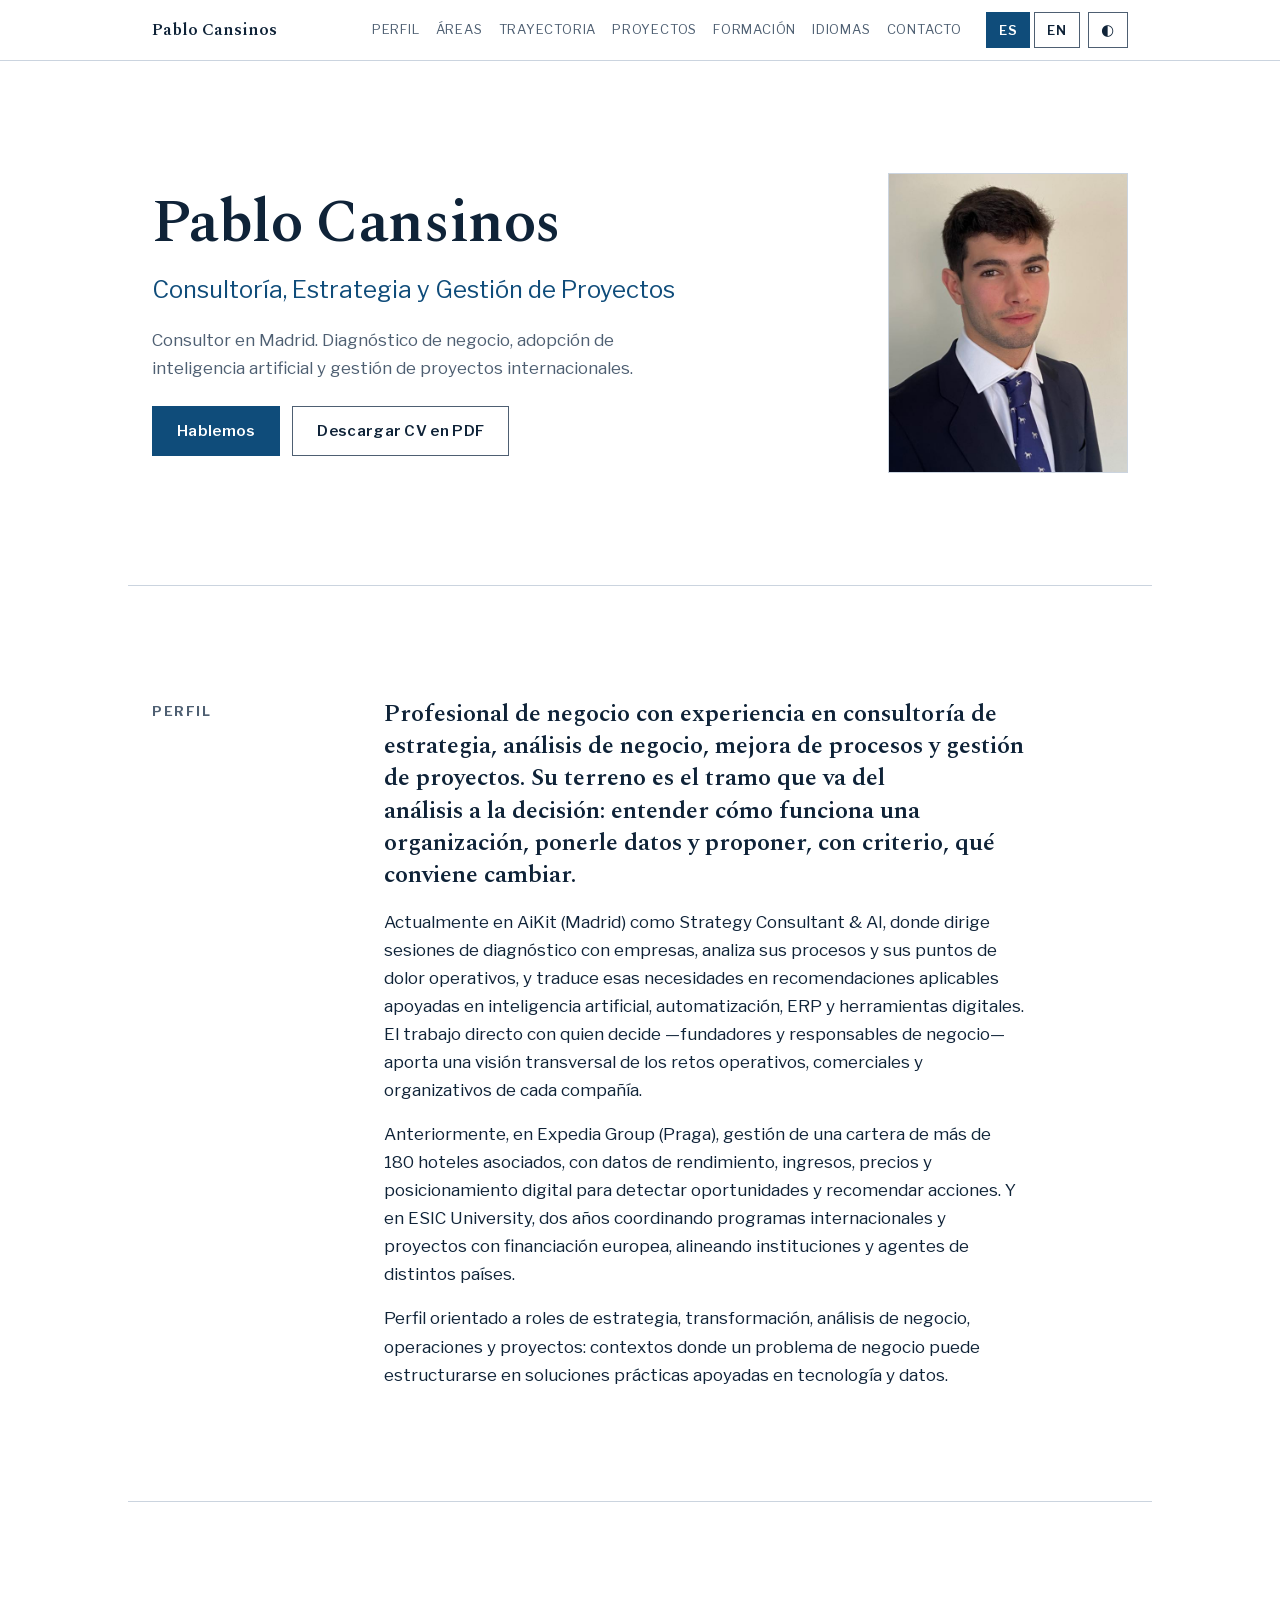
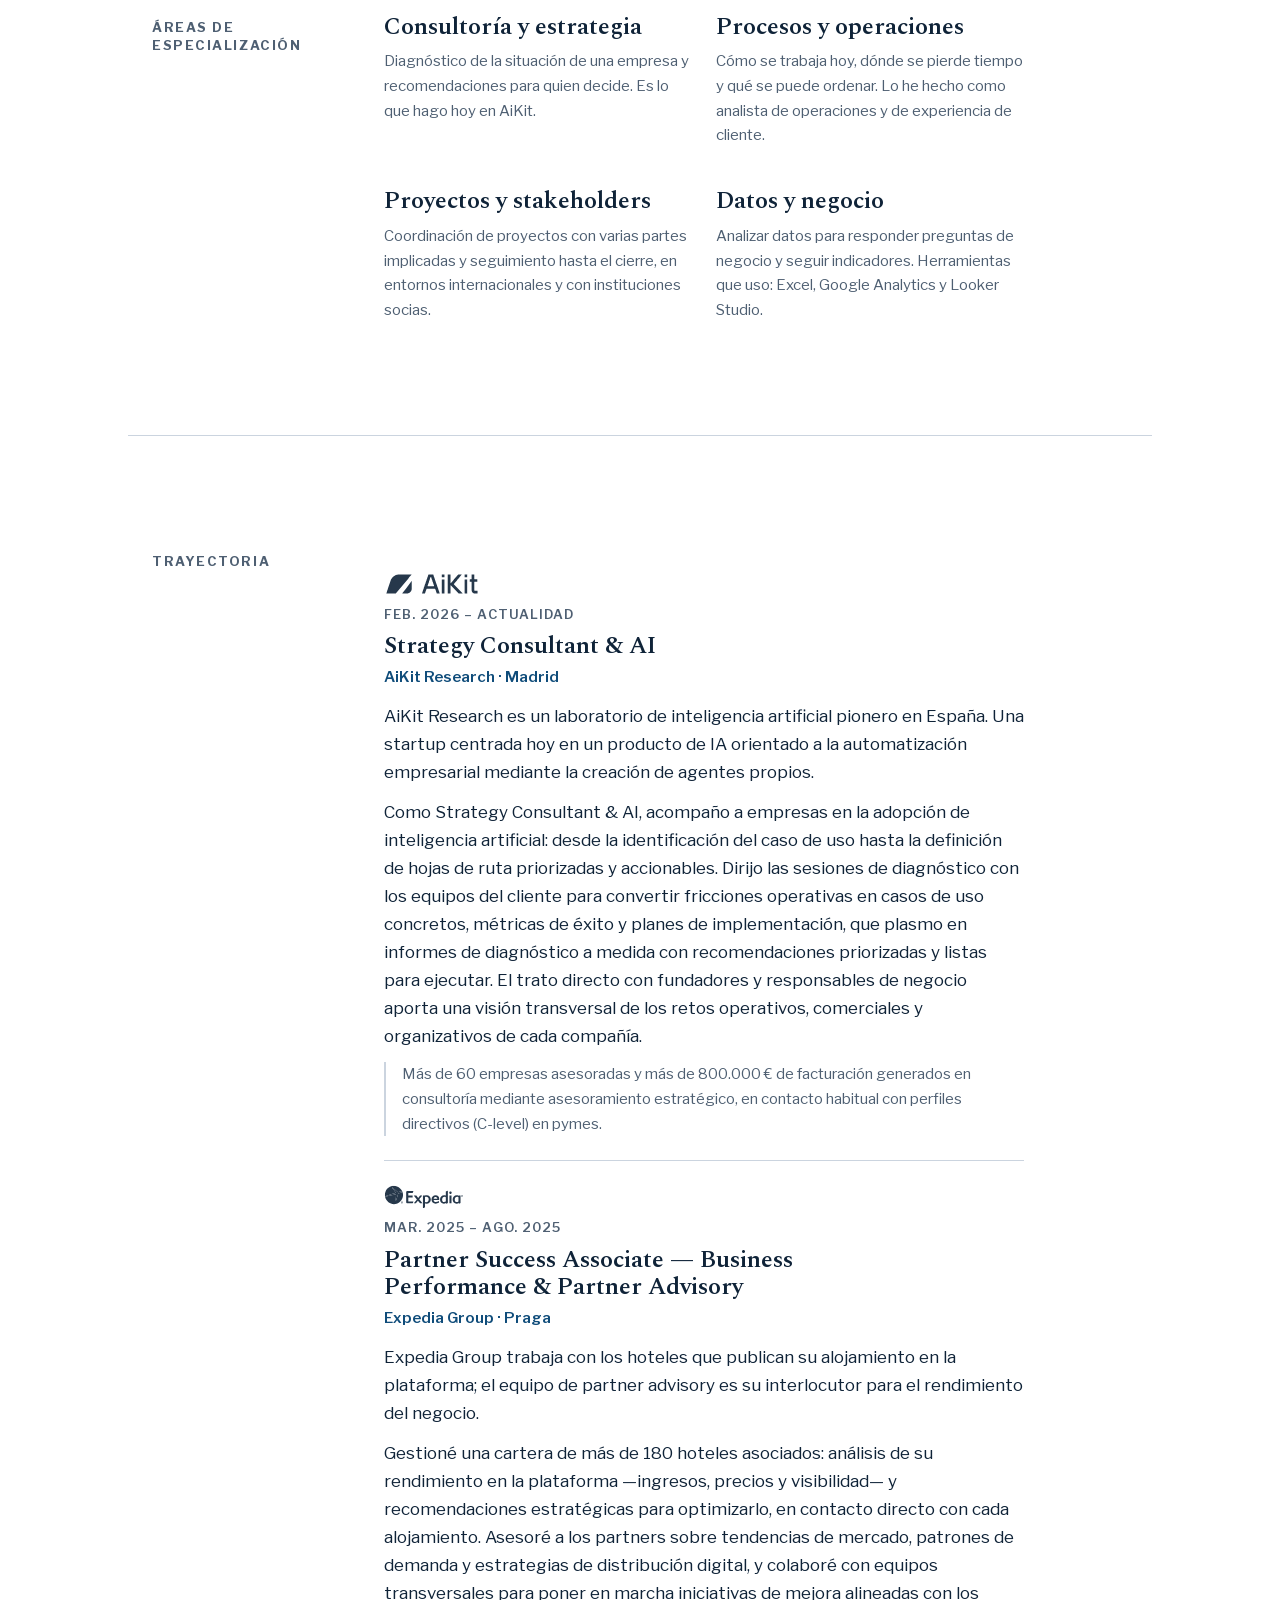
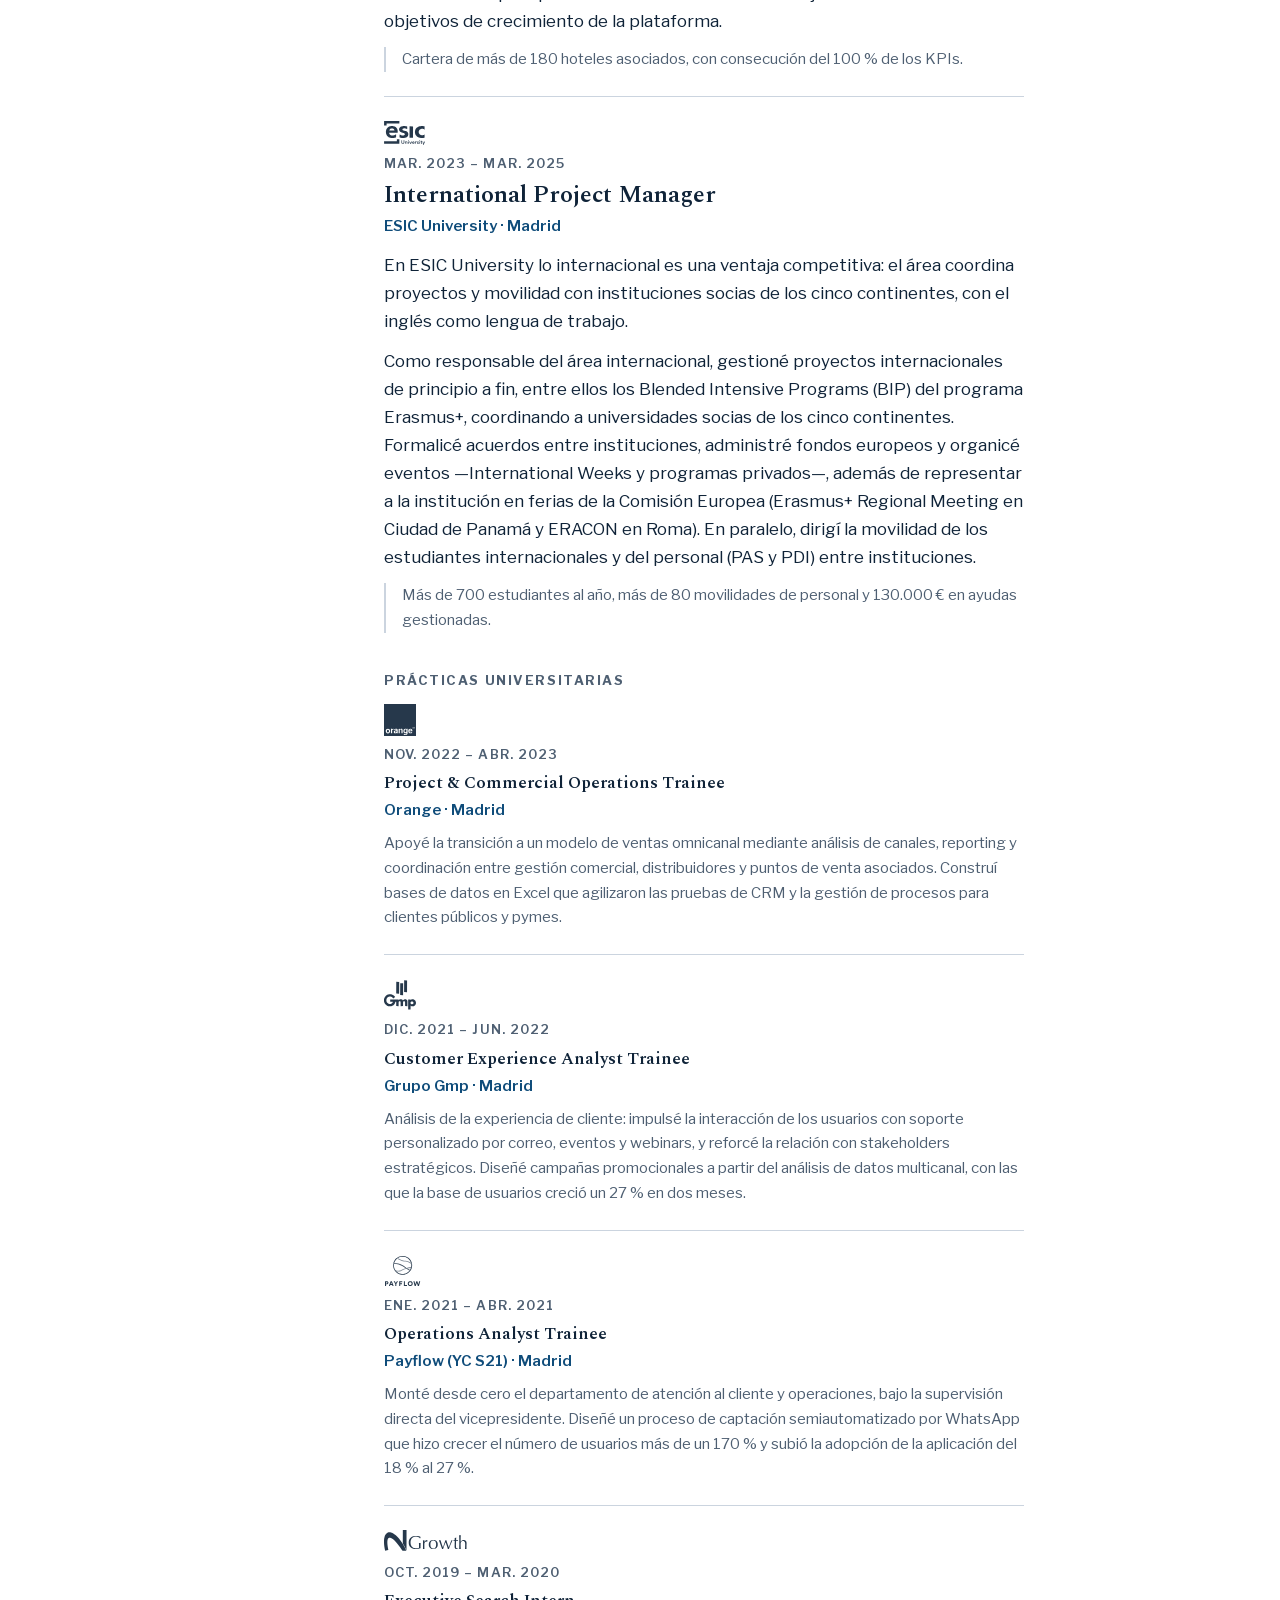
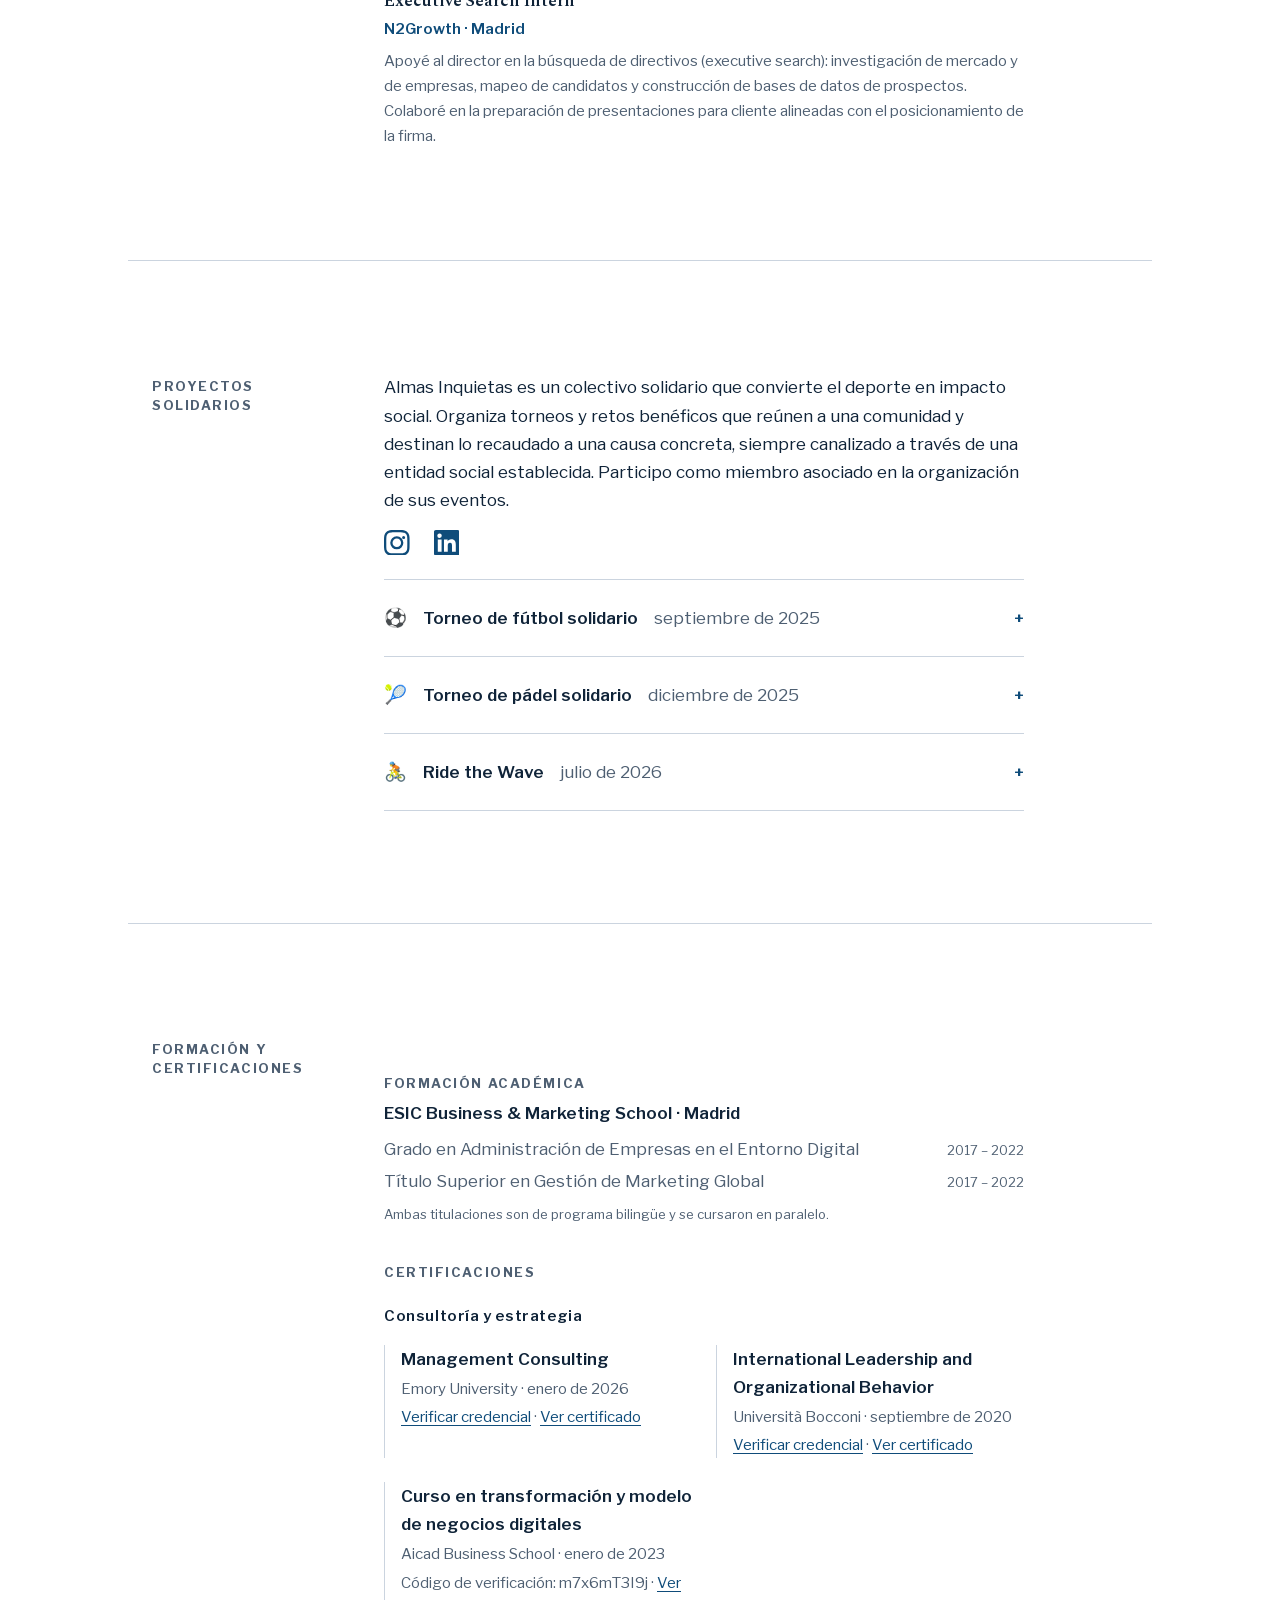
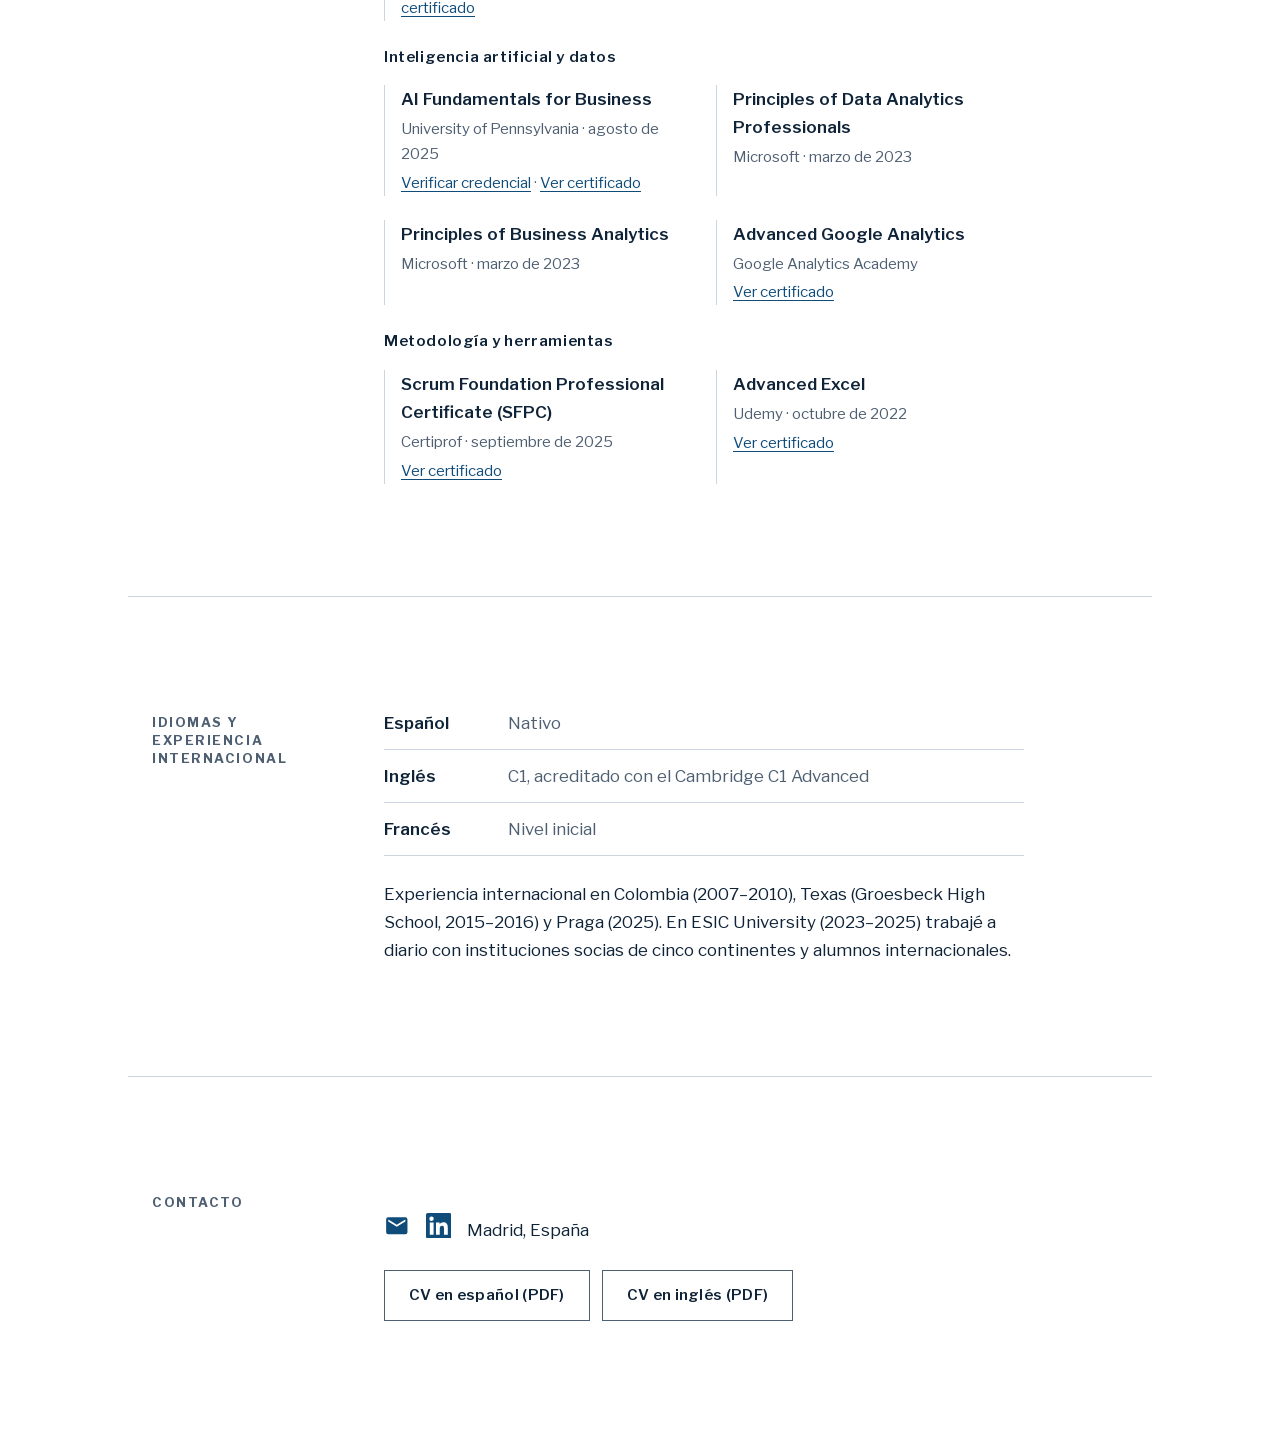
==== commit 53690582: "Actualizar CV en inglés (con AiKit) y mejorar el logo de Payflow CV EN nuevo con el puesto de AiKit." ====
--- a/index.html
+++ b/index.html
@@ -216,7 +216,7 @@
             <p data-i18n="trayectoria.gmp.texto">Análisis de la experiencia de cliente: impulsé la interacción de los usuarios con soporte personalizado por correo, eventos y webinars, y reforcé la relación con stakeholders estratégicos. Diseñé campañas promocionales a partir del análisis de datos multicanal, con las que la base de usuarios creció un 27 % en dos meses.</p>
           </li>
           <li class="puesto-compacto">
-            <span class="puesto__logo puesto__logo--icono" style="--logo:url(/assets/img/logos/payflow.svg); aspect-ratio:1/1" aria-hidden="true"></span>
+            <span class="puesto__logo puesto__logo--icono" style="--logo:url(/assets/img/logos/payflow.svg); aspect-ratio:838/730" aria-hidden="true"></span>
             <p class="puesto__fechas" data-i18n="trayectoria.payflow.fechas">ene. 2021 – abr. 2021</p>
             <h4 class="puesto__cargo puesto__cargo--compacto" data-i18n="trayectoria.payflow.cargo">Operations Analyst Trainee</h4>
             <p class="puesto__empresa">Payflow (YC S21) · <span data-i18n="trayectoria.payflow.lugar">Madrid</span></p>
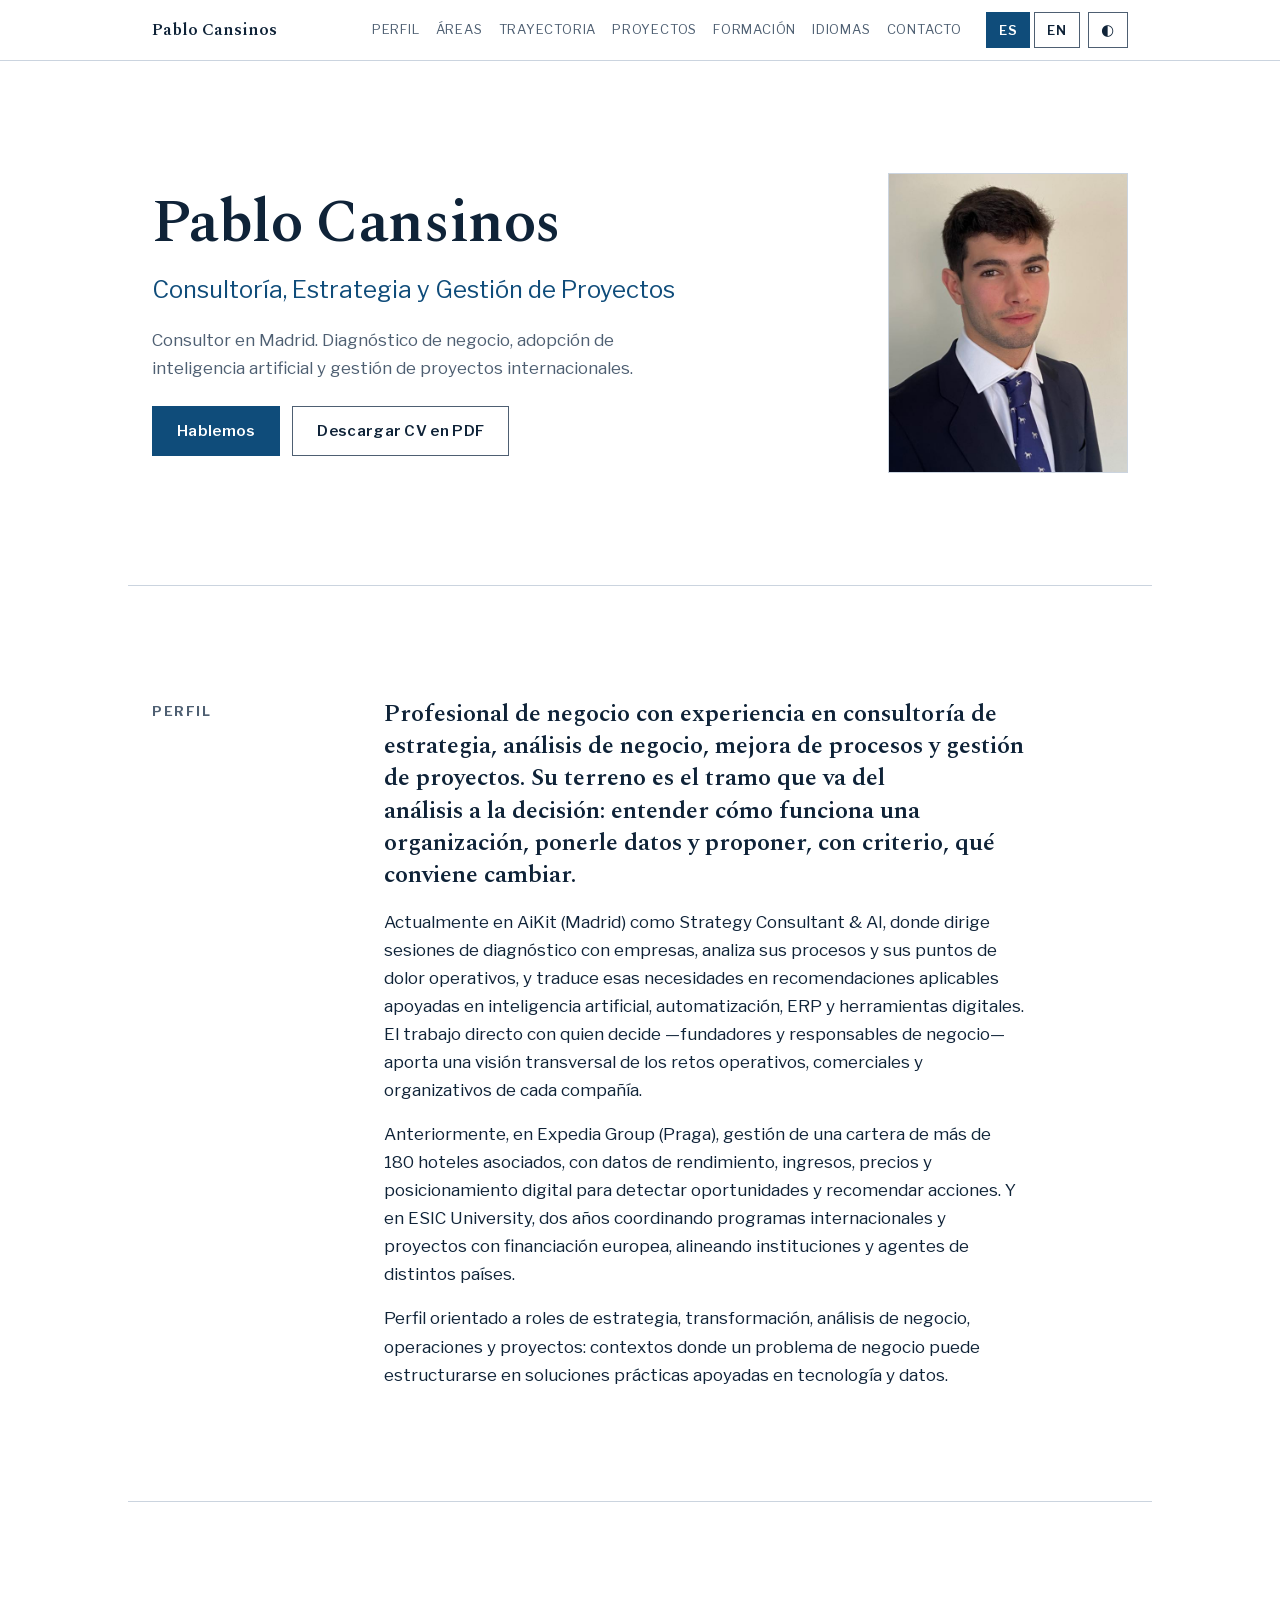
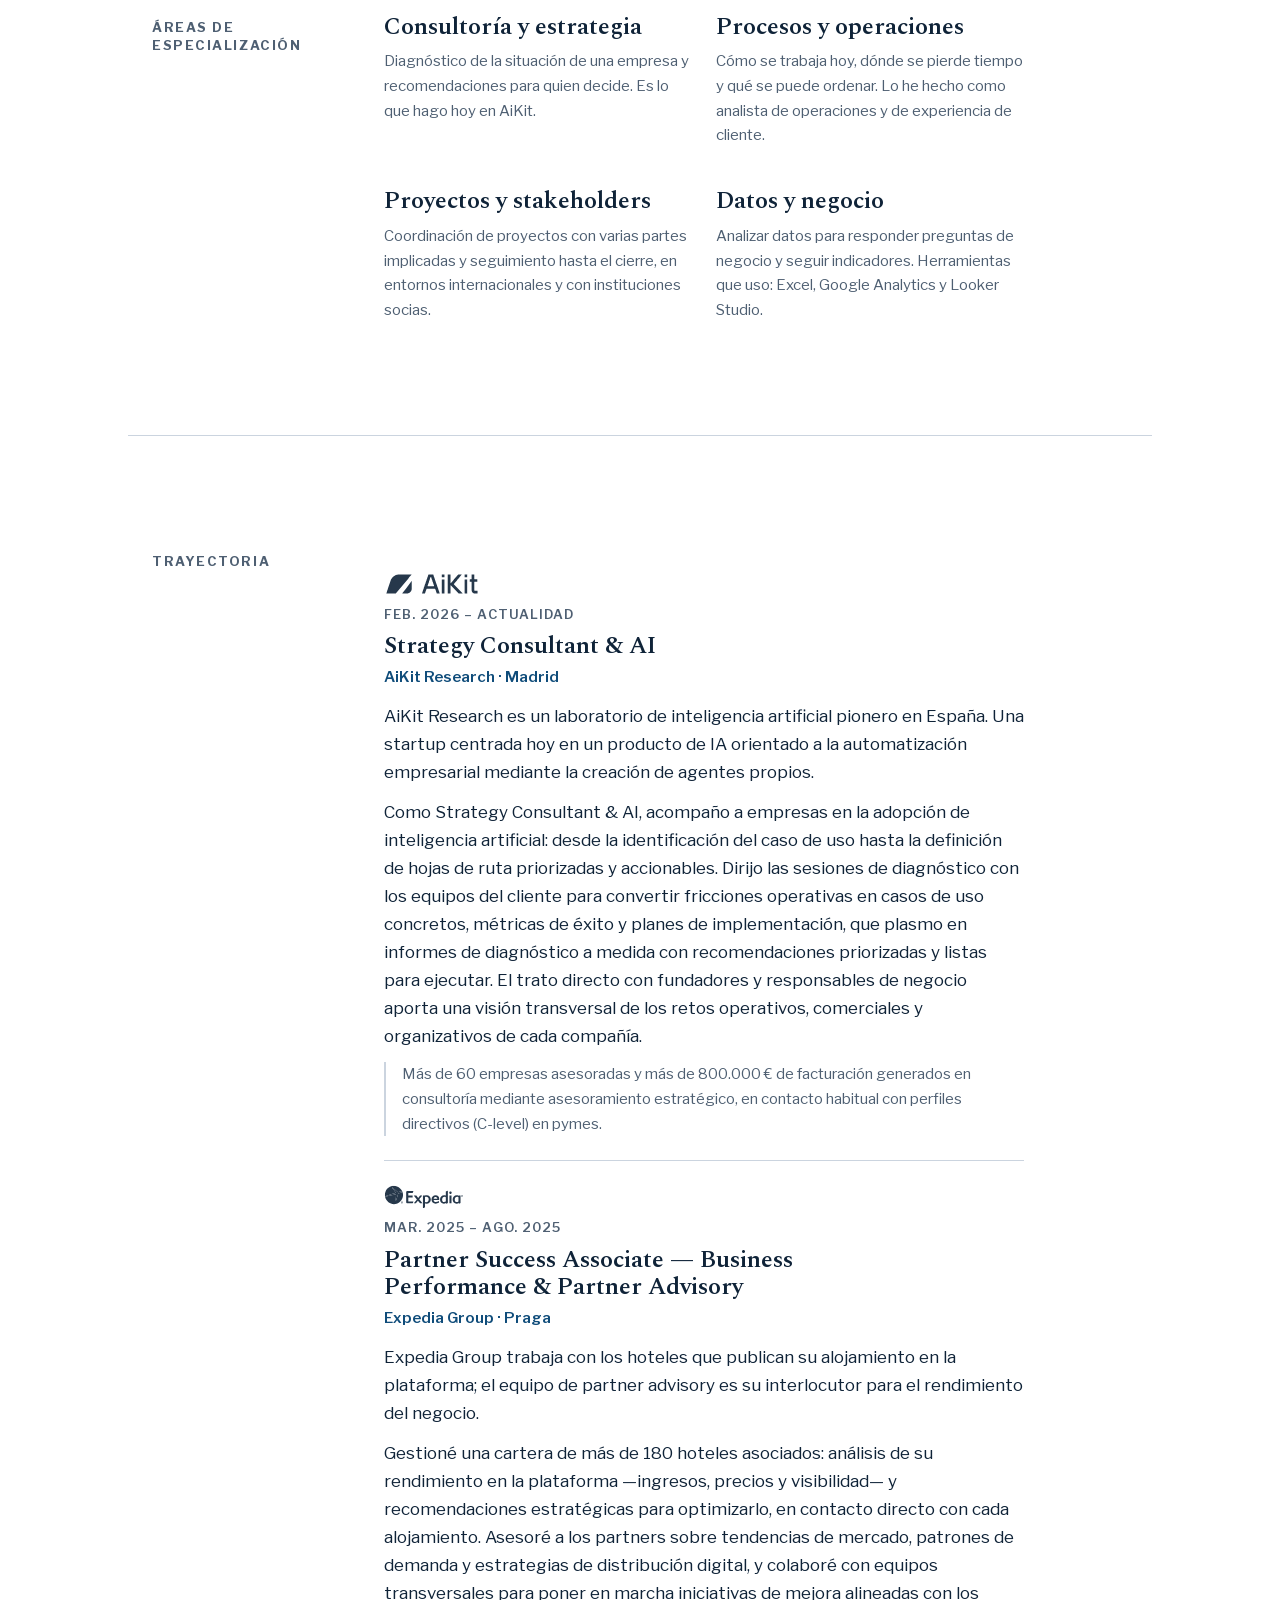
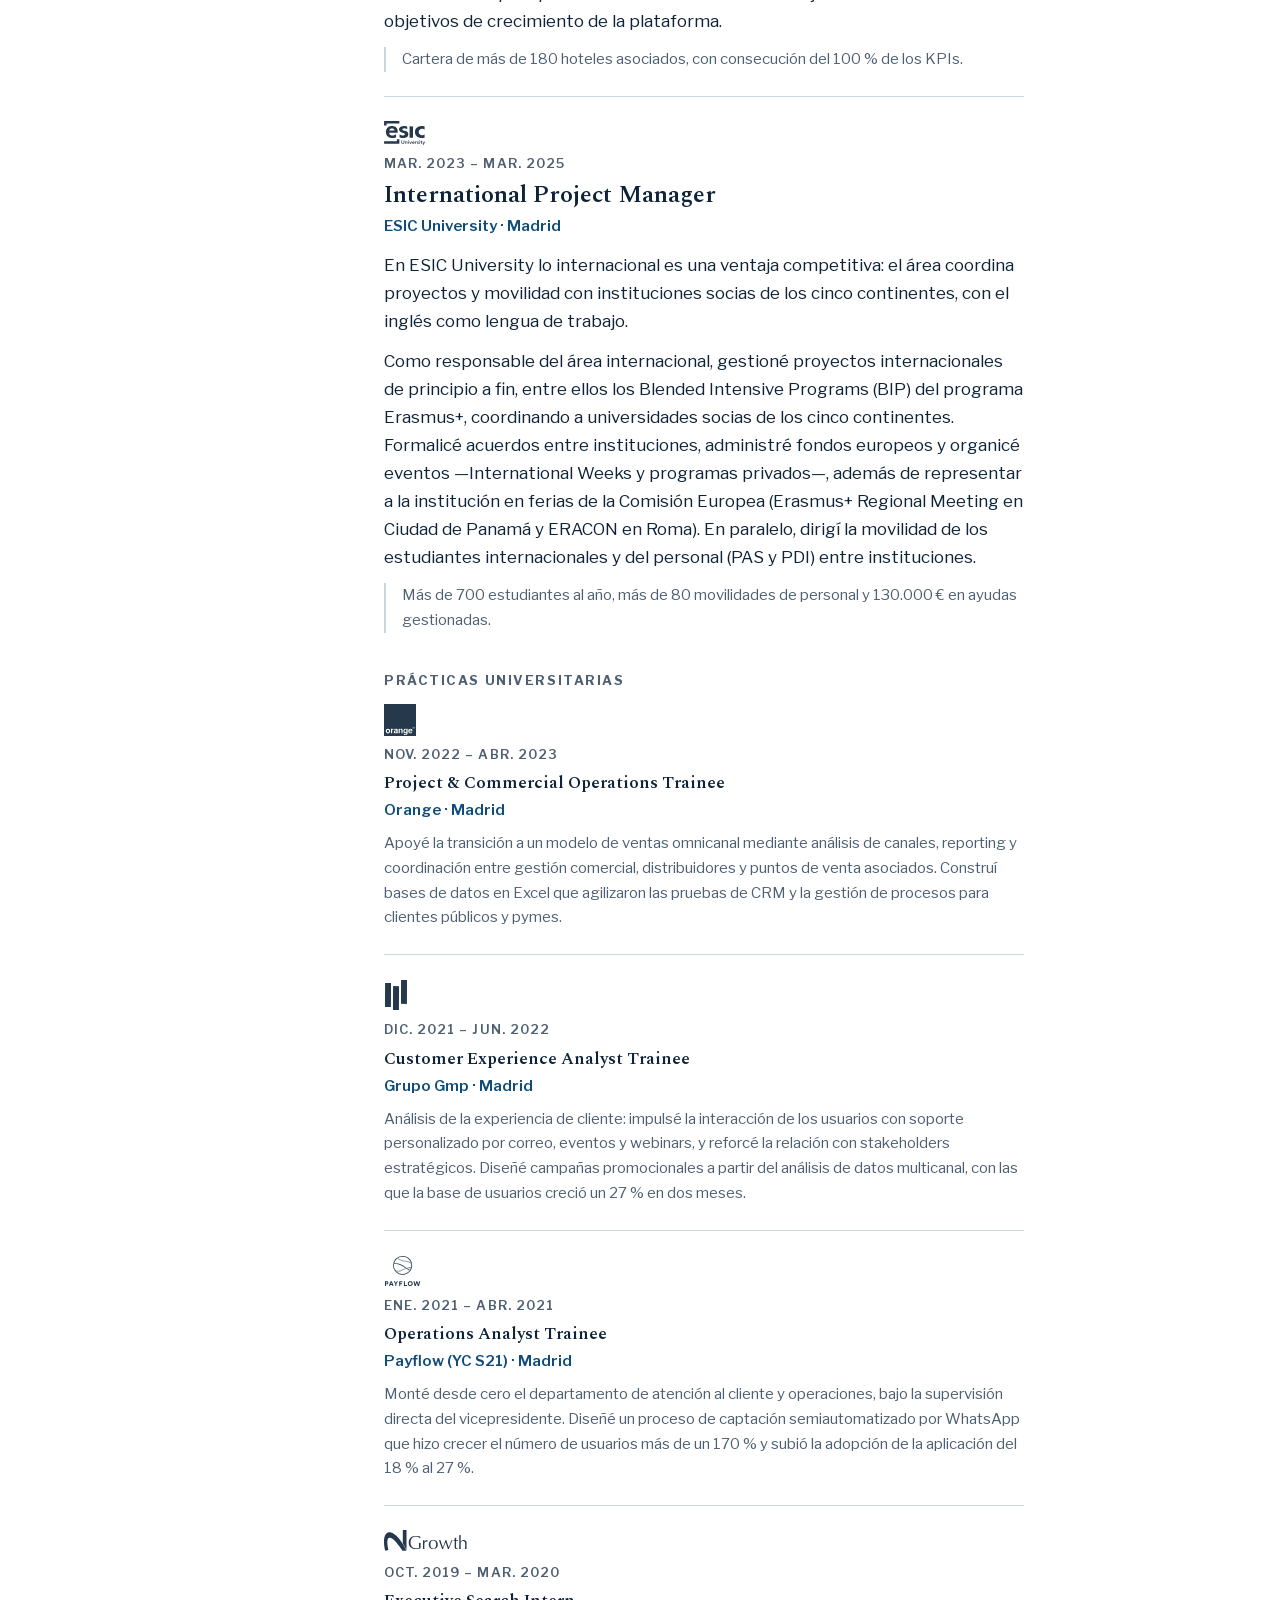
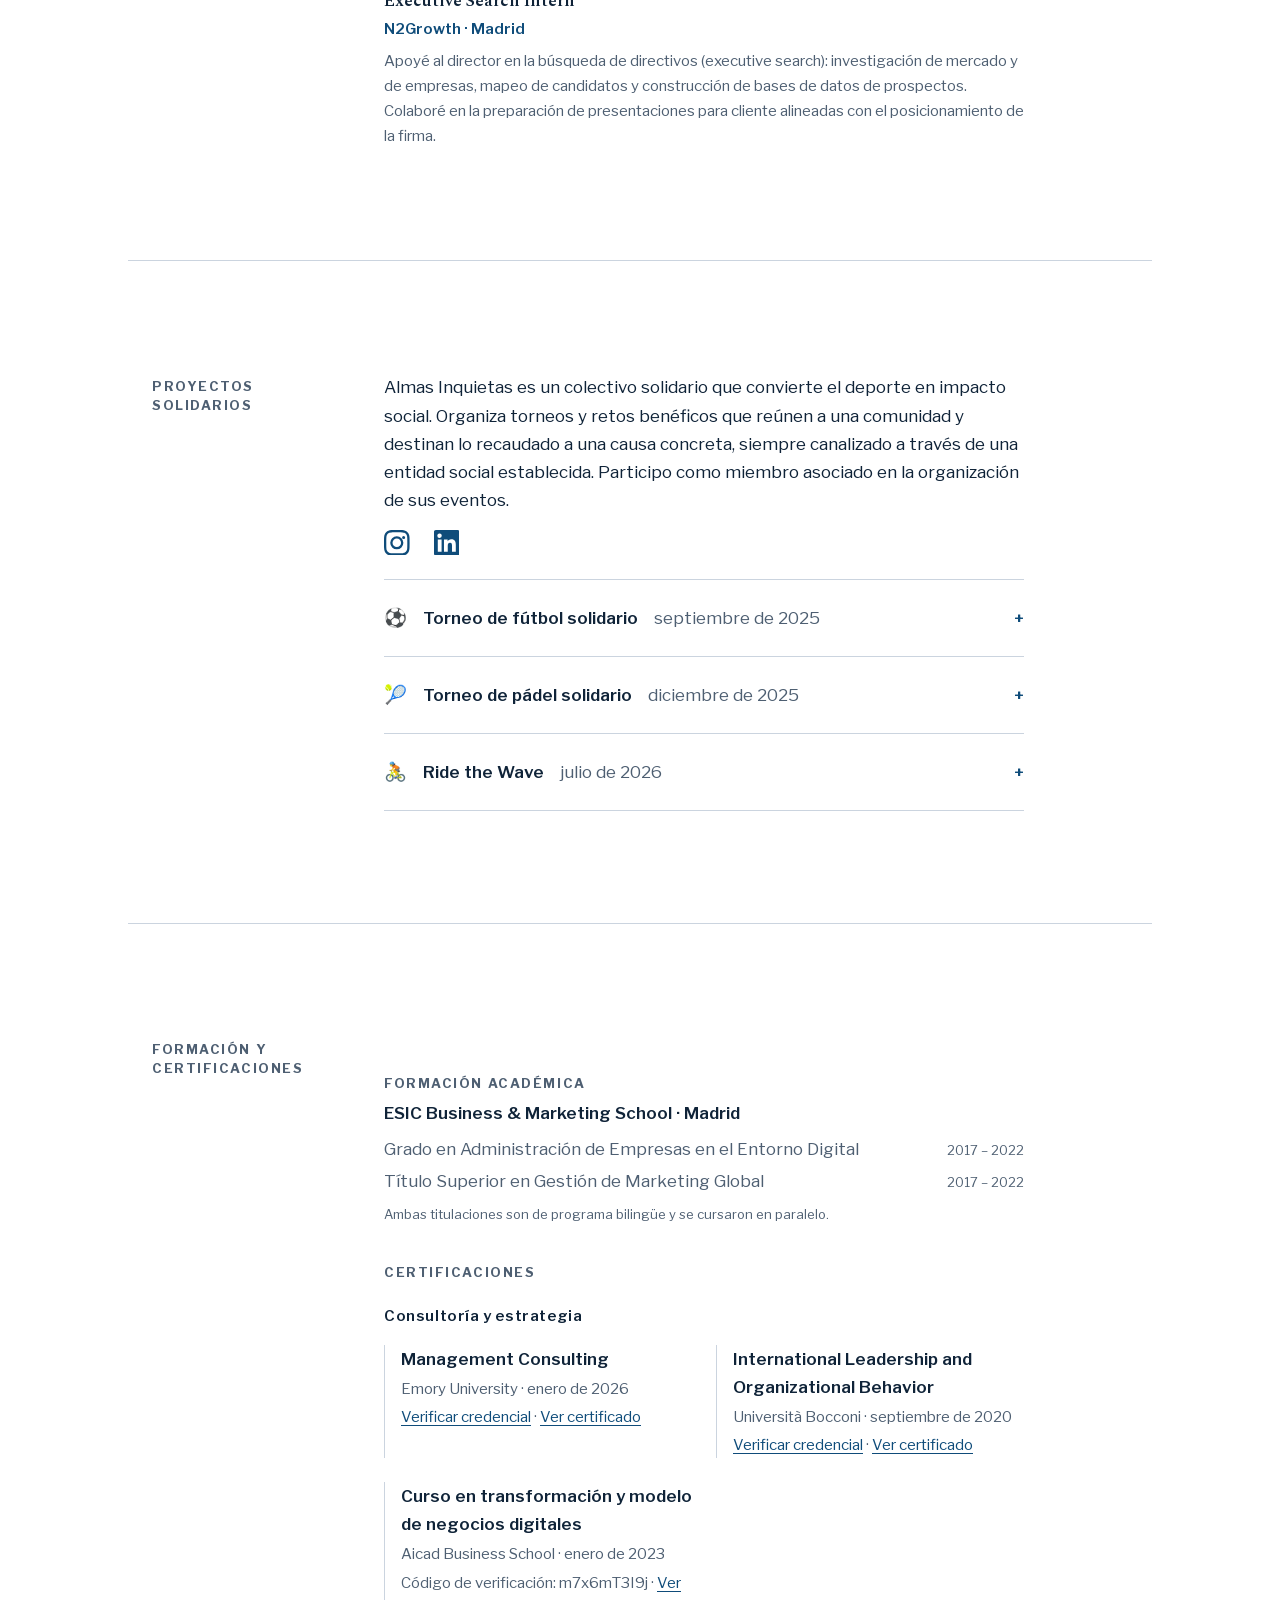
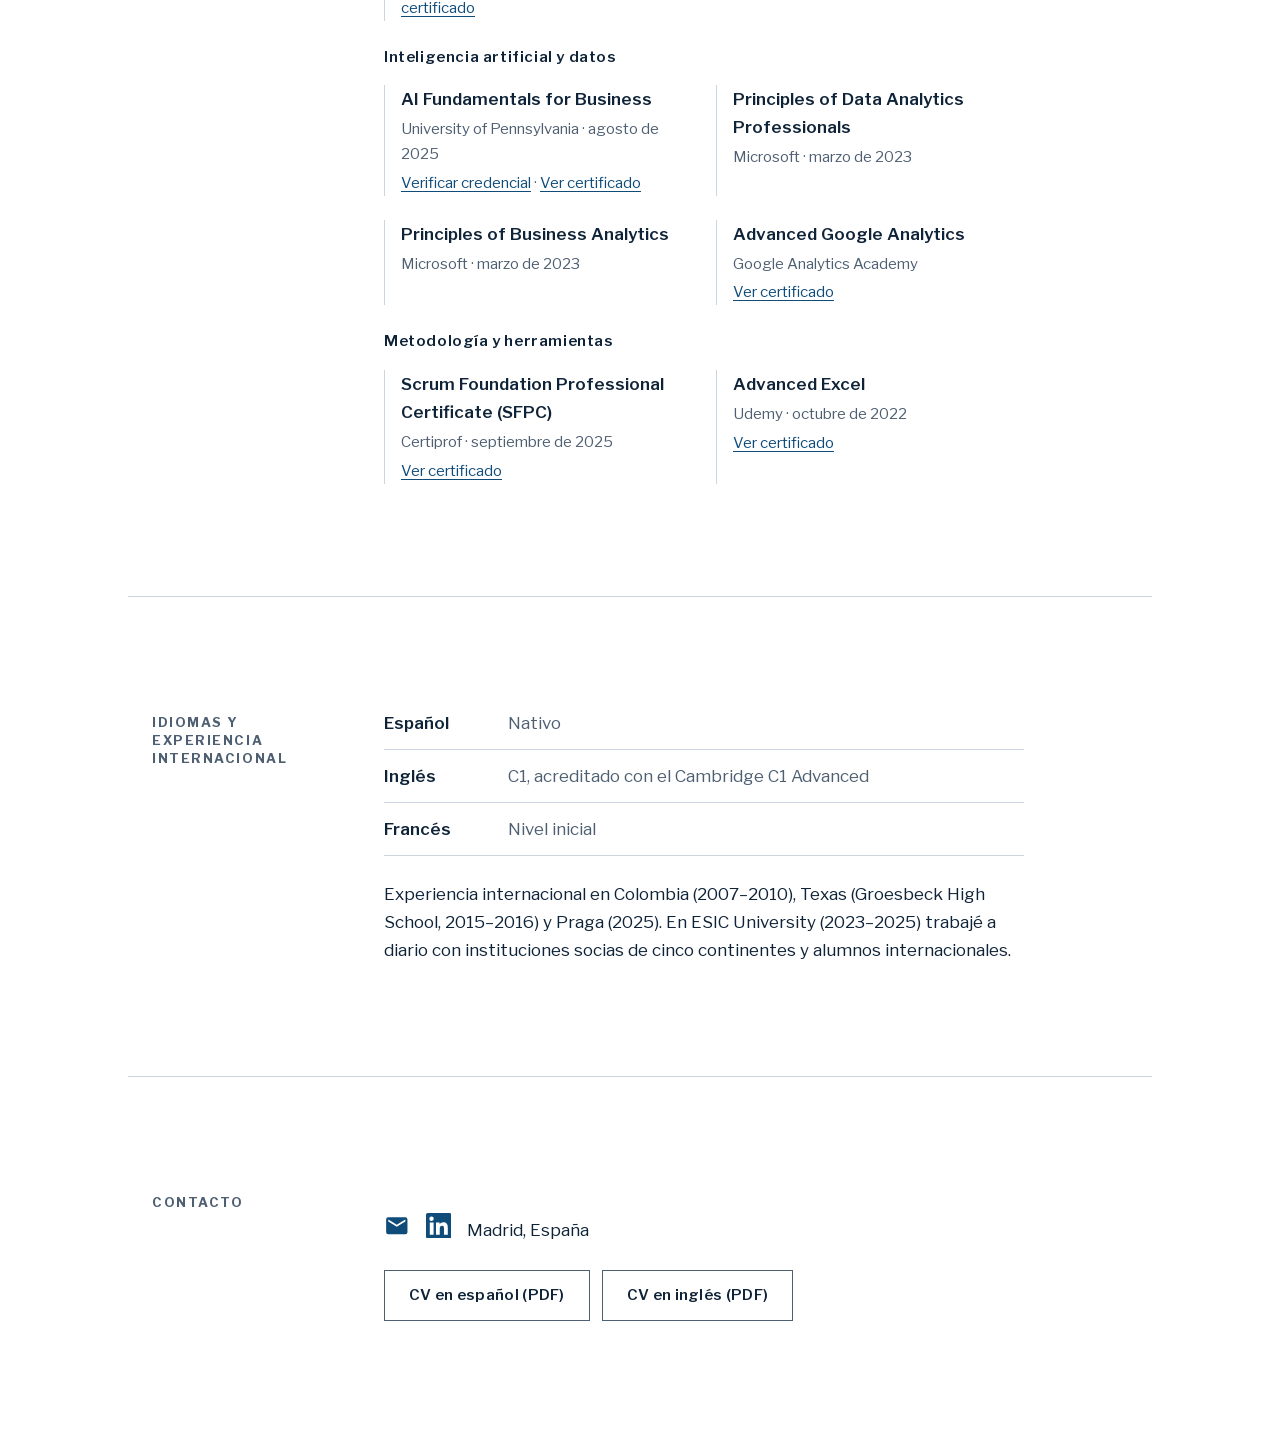
==== commit f3ec861f: "Logo de Gmp: usar solo las barras verticales (sin las letras) Co-Authored-By: Claude Opus 4.8 <norep" ====
--- a/index.html
+++ b/index.html
@@ -209,7 +209,7 @@
             <p data-i18n="trayectoria.orange.contribucion">Apoyé la transición a un modelo de ventas omnicanal mediante análisis de canales, reporting y coordinación entre gestión comercial, distribuidores y puntos de venta asociados. Construí bases de datos en Excel que agilizaron las pruebas de CRM y la gestión de procesos para clientes públicos y pymes.</p>
           </li>
           <li class="puesto-compacto">
-            <span class="puesto__logo puesto__logo--icono" style="--logo:url(/assets/img/logos/gmp.svg); aspect-ratio:1/1" aria-hidden="true"></span>
+            <span class="puesto__logo puesto__logo--icono" style="--logo:url(/assets/img/logos/gmp.svg); aspect-ratio:111/148" aria-hidden="true"></span>
             <p class="puesto__fechas" data-i18n="trayectoria.gmp.fechas">dic. 2021 – jun. 2022</p>
             <h4 class="puesto__cargo puesto__cargo--compacto" data-i18n="trayectoria.gmp.cargo">Customer Experience Analyst Trainee</h4>
             <p class="puesto__empresa">Grupo Gmp · <span data-i18n="trayectoria.gmp.lugar">Madrid</span></p>
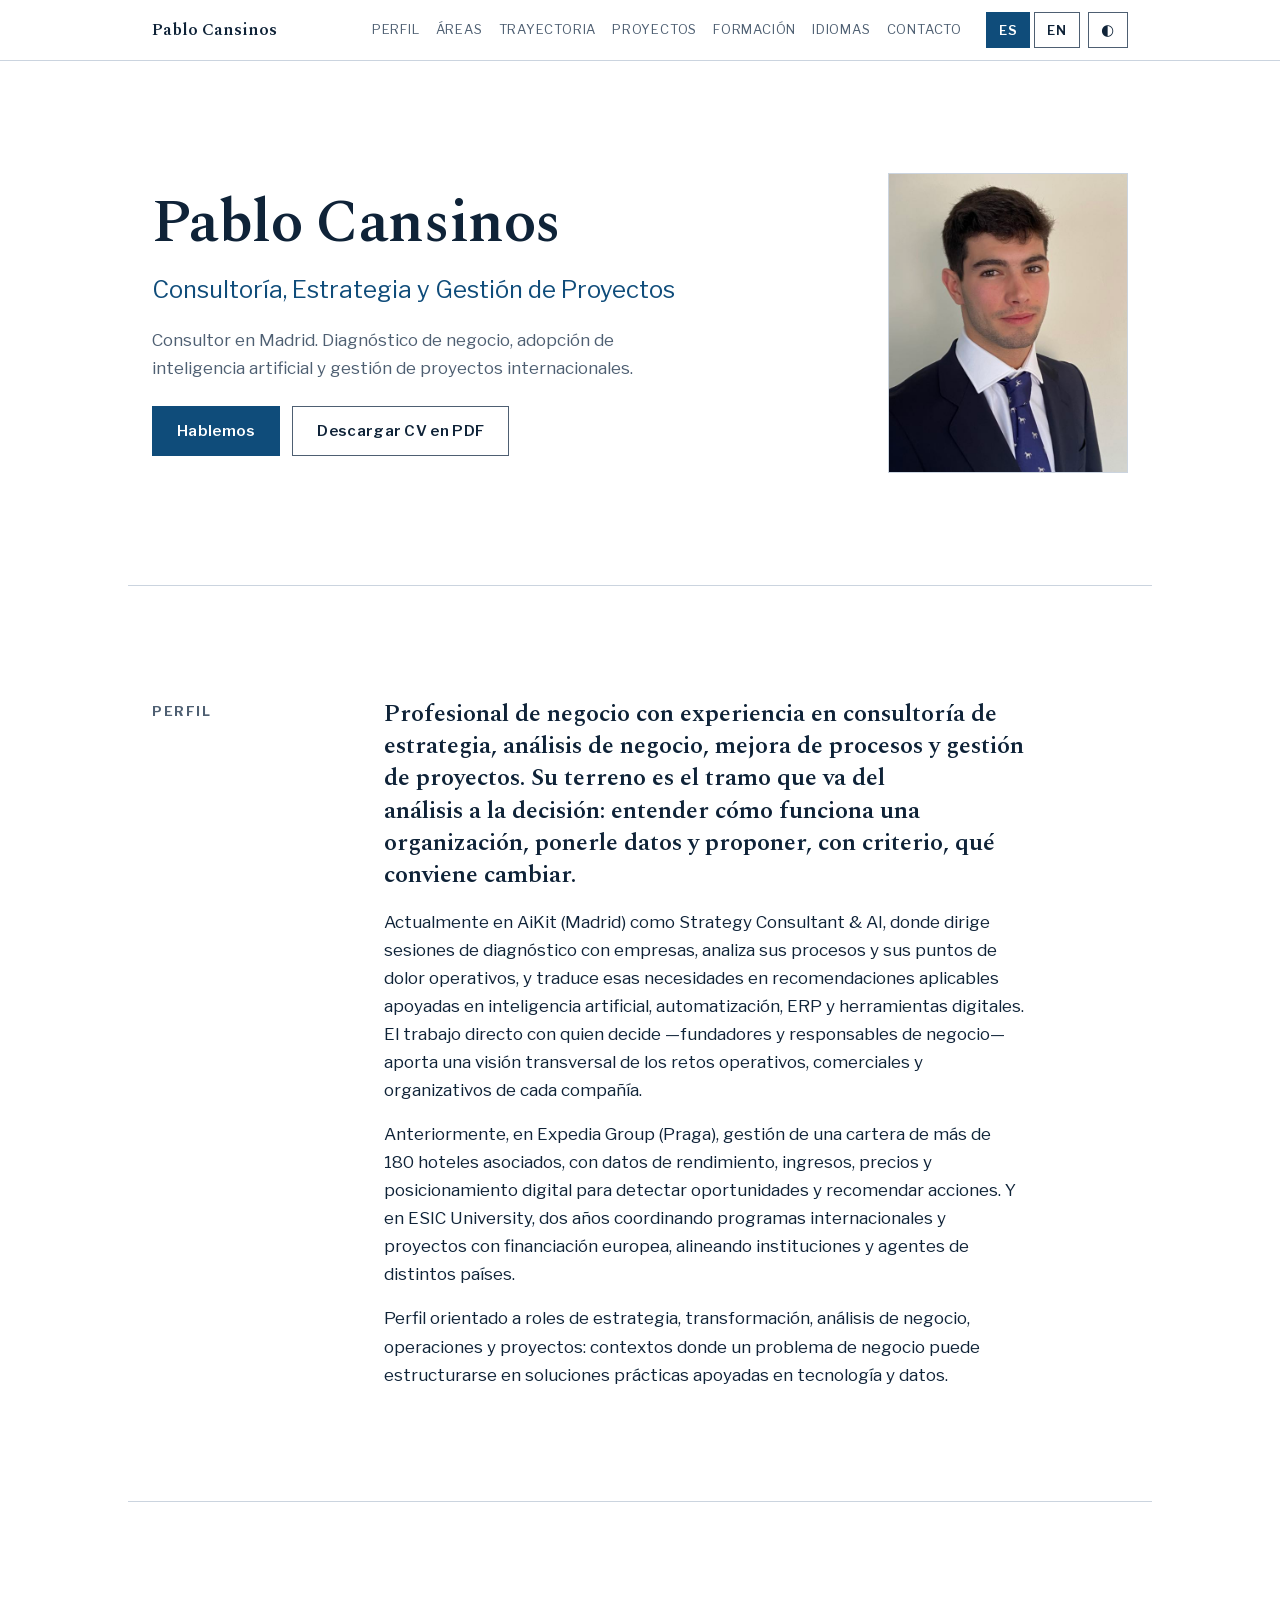
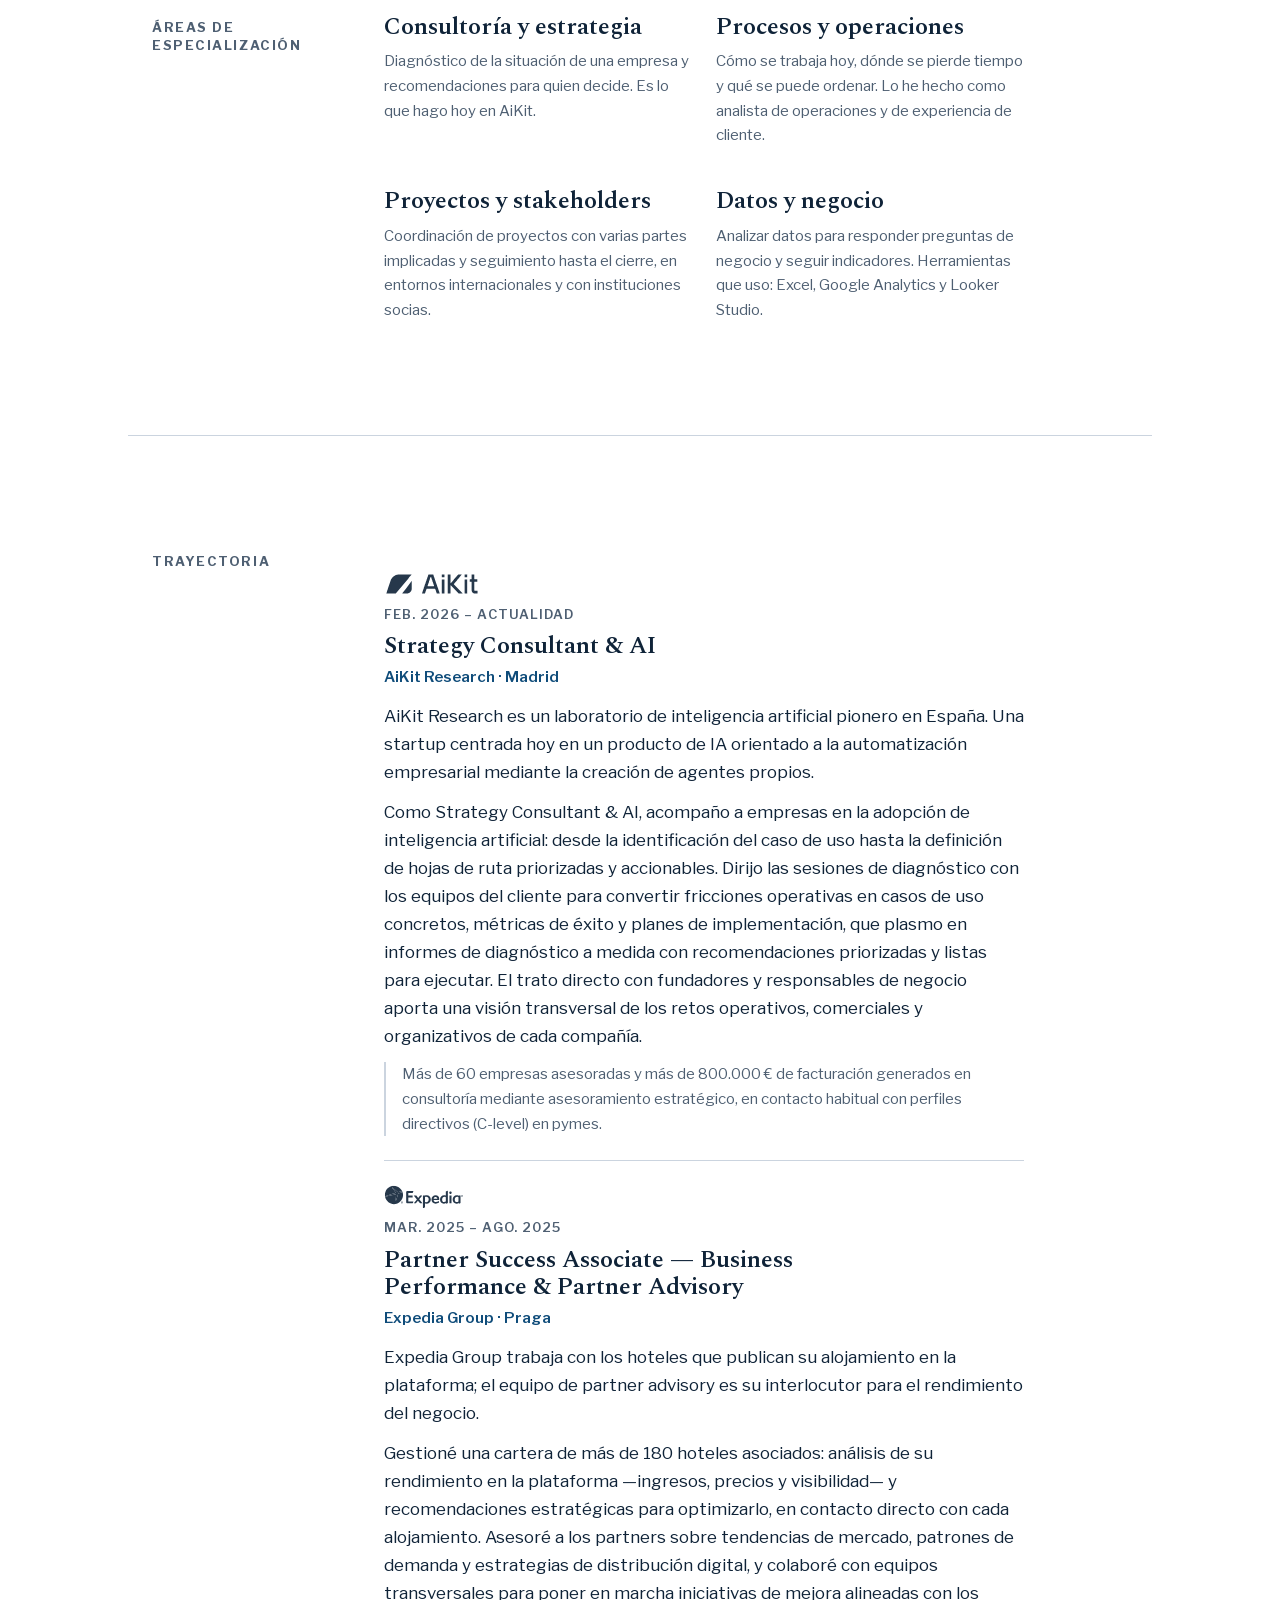
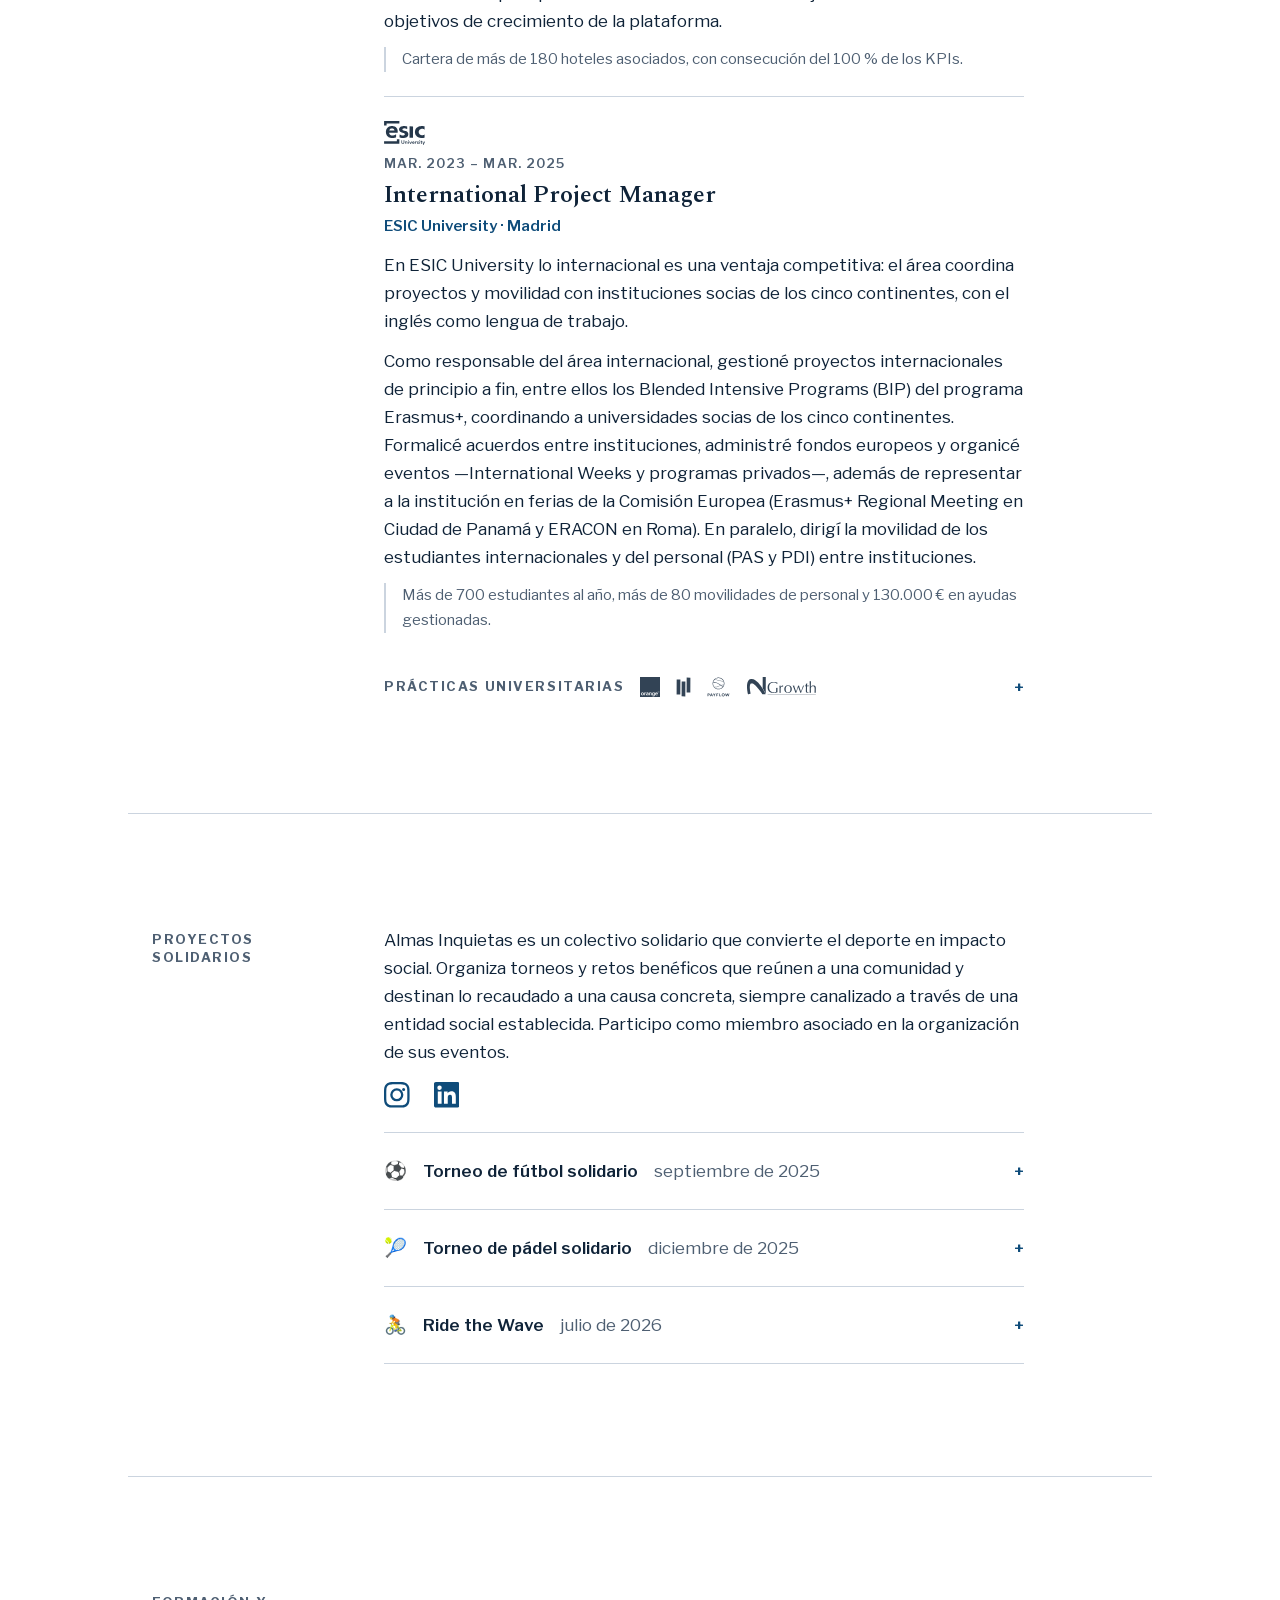
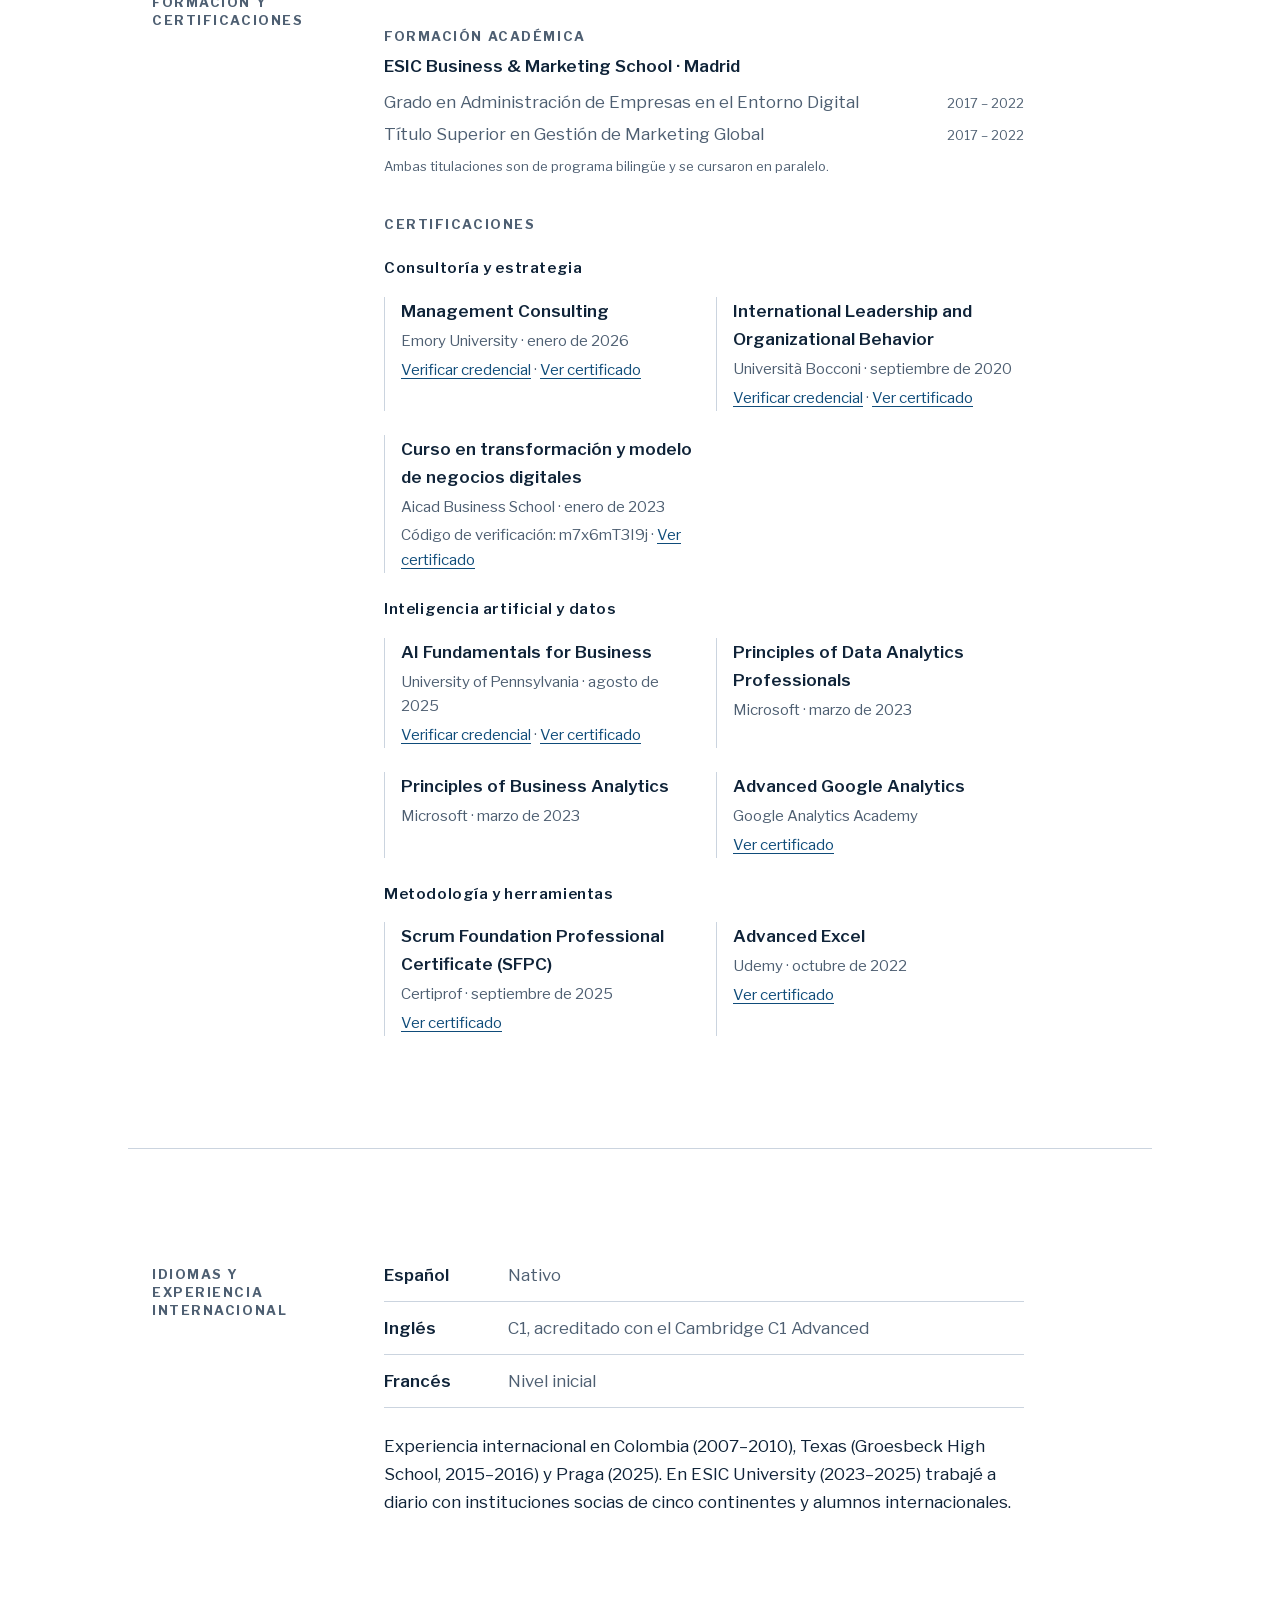
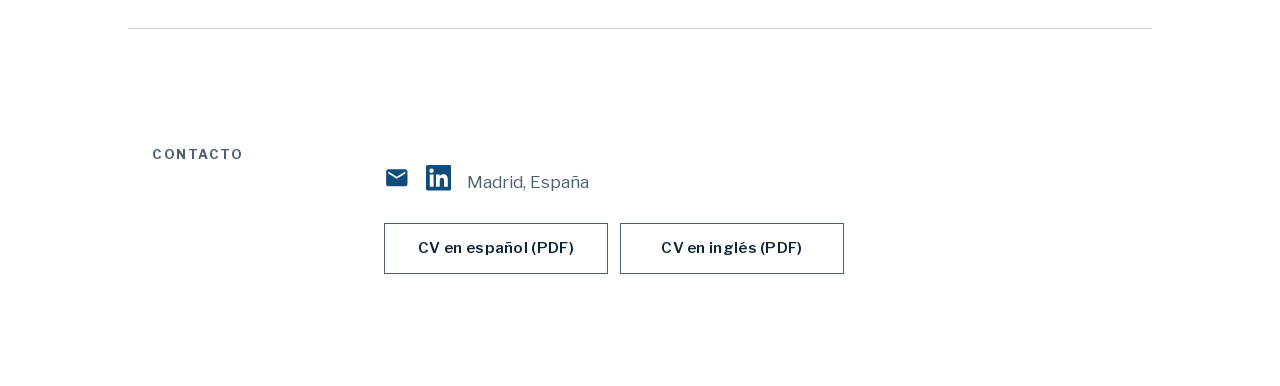
==== commit aecbb566: "Prácticas en desplegable, Orange en alta fidelidad y Contacto alineado - Prácticas universitarias pl" ====
--- a/index.html
+++ b/index.html
@@ -198,38 +198,44 @@
           <p class="puesto__evidencia" data-i18n="trayectoria.esic.evidencia">Más de 700 estudiantes al año, más de 80 movilidades de personal y 130.000 € en ayudas gestionadas.</p>
         </article>
 
-        <h3 class="subtitulo" data-i18n="trayectoria.anteriores.titulo">Prácticas universitarias</h3>
-
-        <ul class="puestos-compactos">
+        <details class="practicas">
+          <summary class="practicas__resumen">
+            <h3 class="subtitulo practicas__titulo" data-i18n="trayectoria.anteriores.titulo">Prácticas universitarias</h3>
+            <span class="practicas__logos" aria-hidden="true">
+              <span class="practicas__logo" style="--logo:url(/assets/img/logos/orange.svg); aspect-ratio:1/1"></span>
+              <span class="practicas__logo" style="--logo:url(/assets/img/logos/gmp.svg); aspect-ratio:111/148"></span>
+              <span class="practicas__logo" style="--logo:url(/assets/img/logos/payflow.svg); aspect-ratio:838/730"></span>
+              <span class="practicas__logo" style="--logo:url(/assets/img/logos/n2growth.svg); aspect-ratio:2048/583"></span>
+            </span>
+          </summary>
+
+          <ul class="puestos-compactos">
           <li class="puesto-compacto">
-            <span class="puesto__logo puesto__logo--icono" style="--logo:url(/assets/img/logos/orange.svg); aspect-ratio:1/1" aria-hidden="true"></span>
             <p class="puesto__fechas" data-i18n="trayectoria.orange.fechas">nov. 2022 – abr. 2023</p>
             <h4 class="puesto__cargo puesto__cargo--compacto" data-i18n="trayectoria.orange.cargo">Project &amp; Commercial Operations Trainee</h4>
             <p class="puesto__empresa">Orange · <span data-i18n="trayectoria.orange.lugar">Madrid</span></p>
             <p data-i18n="trayectoria.orange.contribucion">Apoyé la transición a un modelo de ventas omnicanal mediante análisis de canales, reporting y coordinación entre gestión comercial, distribuidores y puntos de venta asociados. Construí bases de datos en Excel que agilizaron las pruebas de CRM y la gestión de procesos para clientes públicos y pymes.</p>
           </li>
           <li class="puesto-compacto">
-            <span class="puesto__logo puesto__logo--icono" style="--logo:url(/assets/img/logos/gmp.svg); aspect-ratio:111/148" aria-hidden="true"></span>
             <p class="puesto__fechas" data-i18n="trayectoria.gmp.fechas">dic. 2021 – jun. 2022</p>
             <h4 class="puesto__cargo puesto__cargo--compacto" data-i18n="trayectoria.gmp.cargo">Customer Experience Analyst Trainee</h4>
             <p class="puesto__empresa">Grupo Gmp · <span data-i18n="trayectoria.gmp.lugar">Madrid</span></p>
             <p data-i18n="trayectoria.gmp.texto">Análisis de la experiencia de cliente: impulsé la interacción de los usuarios con soporte personalizado por correo, eventos y webinars, y reforcé la relación con stakeholders estratégicos. Diseñé campañas promocionales a partir del análisis de datos multicanal, con las que la base de usuarios creció un 27 % en dos meses.</p>
           </li>
           <li class="puesto-compacto">
-            <span class="puesto__logo puesto__logo--icono" style="--logo:url(/assets/img/logos/payflow.svg); aspect-ratio:838/730" aria-hidden="true"></span>
             <p class="puesto__fechas" data-i18n="trayectoria.payflow.fechas">ene. 2021 – abr. 2021</p>
             <h4 class="puesto__cargo puesto__cargo--compacto" data-i18n="trayectoria.payflow.cargo">Operations Analyst Trainee</h4>
             <p class="puesto__empresa">Payflow (YC S21) · <span data-i18n="trayectoria.payflow.lugar">Madrid</span></p>
             <p data-i18n="trayectoria.payflow.texto">Monté desde cero el departamento de atención al cliente y operaciones, bajo la supervisión directa del vicepresidente. Diseñé un proceso de captación semiautomatizado por WhatsApp que hizo crecer el número de usuarios más de un 170 % y subió la adopción de la aplicación del 18 % al 27 %.</p>
           </li>
           <li class="puesto-compacto">
-            <span class="puesto__logo" style="--logo:url(/assets/img/logos/n2growth.svg); aspect-ratio:2048/583" aria-hidden="true"></span>
             <p class="puesto__fechas" data-i18n="trayectoria.n2growth.fechas">oct. 2019 – mar. 2020</p>
             <h4 class="puesto__cargo puesto__cargo--compacto" data-i18n="trayectoria.n2growth.cargo">Executive Search Intern</h4>
             <p class="puesto__empresa">N2Growth · <span data-i18n="trayectoria.n2growth.lugar">Madrid</span></p>
             <p data-i18n="trayectoria.n2growth.texto">Apoyé al director en la búsqueda de directivos (executive search): investigación de mercado y de empresas, mapeo de candidatos y construcción de bases de datos de prospectos. Colaboré en la preparación de presentaciones para cliente alineadas con el posicionamiento de la firma.</p>
           </li>
-        </ul>
+          </ul>
+        </details>
 
       </div>
     </section>
--- a/assets/css/styles.css
+++ b/assets/css/styles.css
@@ -551,6 +551,56 @@
   height: 2rem;
 }
 
+/* Prácticas universitarias plegadas: el resumen muestra el título, una fila de
+   logos (preview) y el signo +/–; al abrir se ven las prácticas en detalle. */
+.practicas {
+  margin-top: var(--espacio-6);
+}
+
+.practicas__resumen {
+  display: flex;
+  flex-wrap: wrap;
+  align-items: center;
+  gap: var(--espacio-3) var(--espacio-4);
+  cursor: pointer;
+  list-style: none;
+}
+
+.practicas__resumen::-webkit-details-marker {
+  display: none;
+}
+
+.practicas__resumen::after {
+  content: "+";
+  margin-inline-start: auto;
+  color: var(--color-acento);
+  font-weight: 600;
+}
+
+.practicas[open] > .practicas__resumen::after {
+  content: "–";
+}
+
+.practicas__titulo {
+  margin-top: 0;
+}
+
+.practicas__logos {
+  display: flex;
+  align-items: center;
+  gap: var(--espacio-4);
+}
+
+.practicas__logo {
+  display: inline-block;
+  height: 1.25rem;
+  width: auto;
+  background: var(--color-texto);
+  -webkit-mask: var(--logo) center / contain no-repeat;
+          mask: var(--logo) center / contain no-repeat;
+  opacity: 0.85;
+}
+
 .puesto p + p {
   margin-top: var(--espacio-3);
 }
@@ -711,6 +761,20 @@
   flex-wrap: wrap;
   gap: var(--espacio-3);
   margin-top: var(--espacio-5);
+}
+
+/* Los dos botones de descarga, del mismo ancho y con el texto centrado, para
+   que queden como un par alineado. */
+.contacto__descargas .boton {
+  flex: 1 1 0;
+  min-width: 11rem;
+  max-width: 14rem;
+  text-align: center;
+}
+
+/* La ubicación se atenúa: los iconos accionables (correo, LinkedIn) mandan. */
+.contacto--iconos li:last-child {
+  color: var(--color-texto-suave);
 }
 
 /* Direccion de correo ensamblada por JavaScript. El enlace de contacto es
@@ -947,6 +1011,16 @@
   }
   .proyecto__resumen::after {
     content: "" !important;
+  }
+  /* Prácticas: en papel se imprimen abiertas, sin el +/– ni los logos. */
+  .practicas > .puestos-compactos {
+    display: block !important;
+  }
+  .practicas__resumen::after {
+    content: "" !important;
+  }
+  .practicas__logos {
+    display: none !important;
   }
 
   /* En papel, correo y LinkedIn se muestran como texto legible (un icono
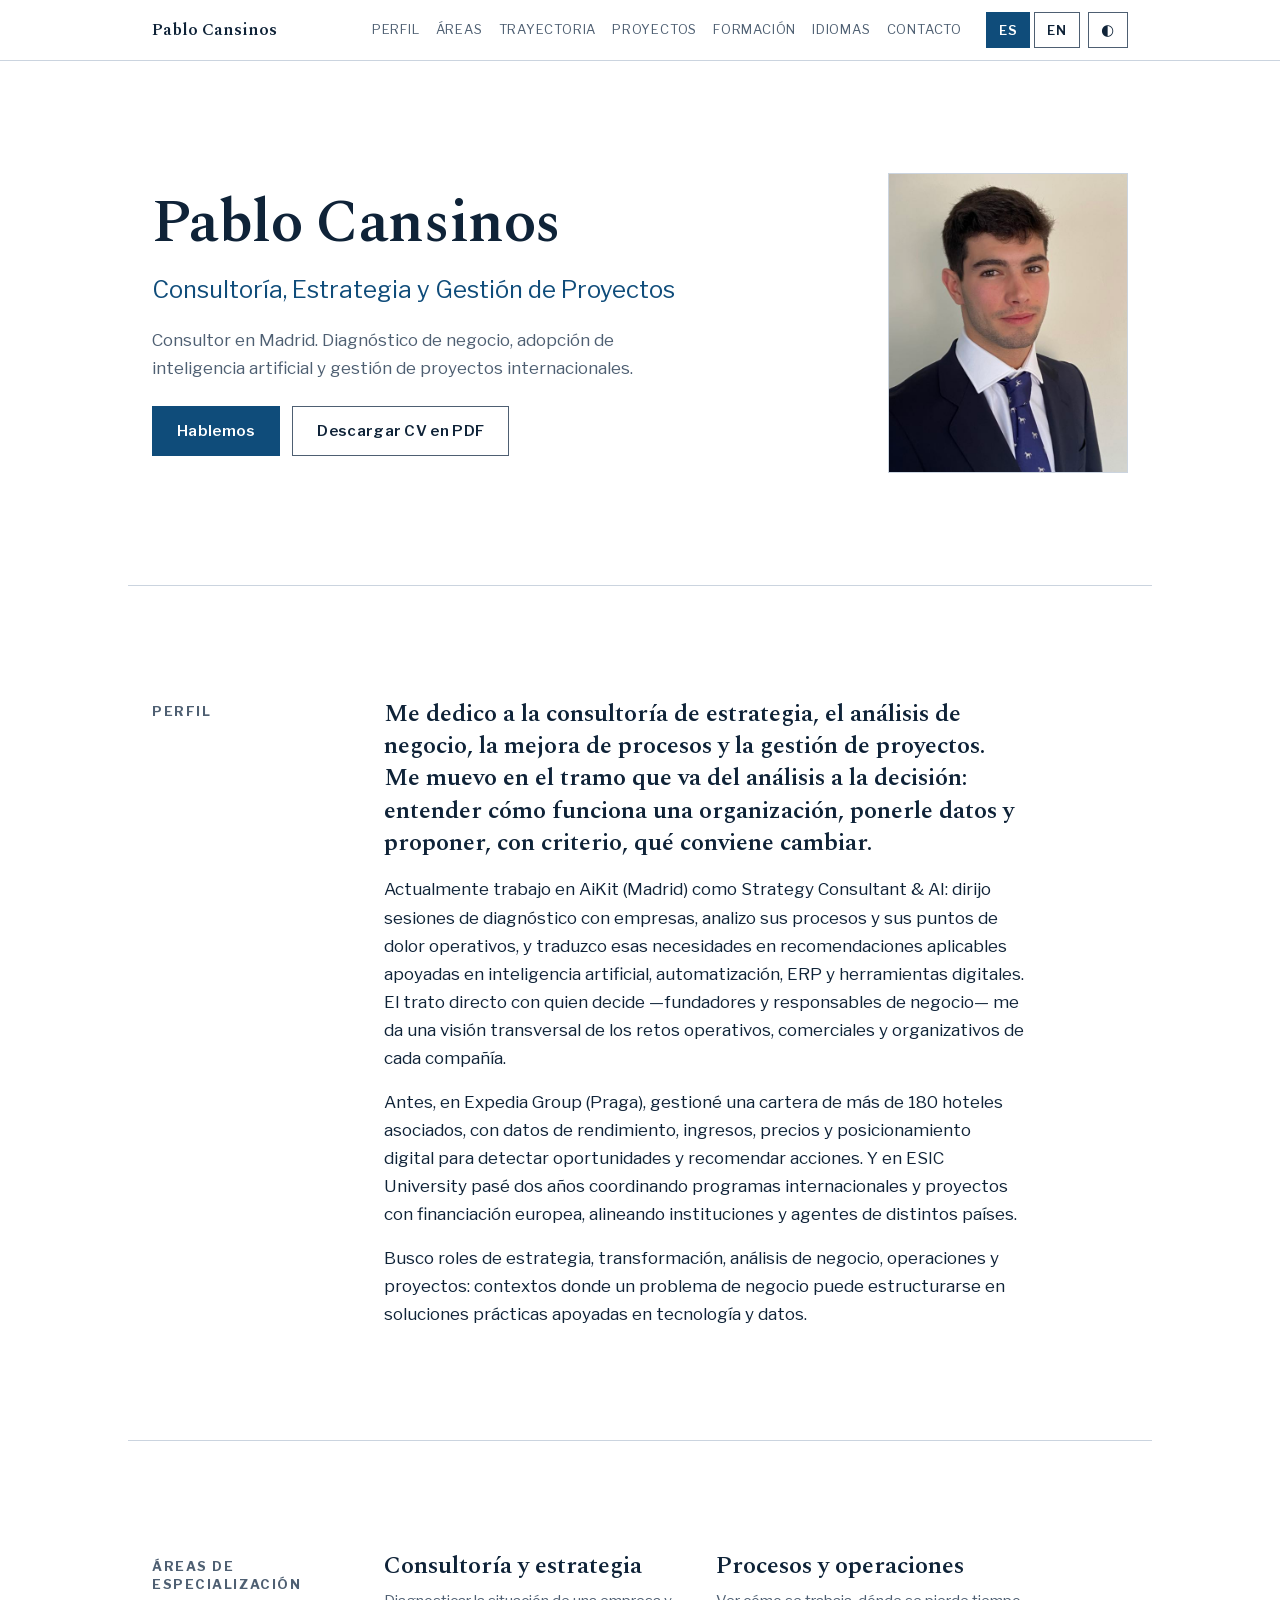
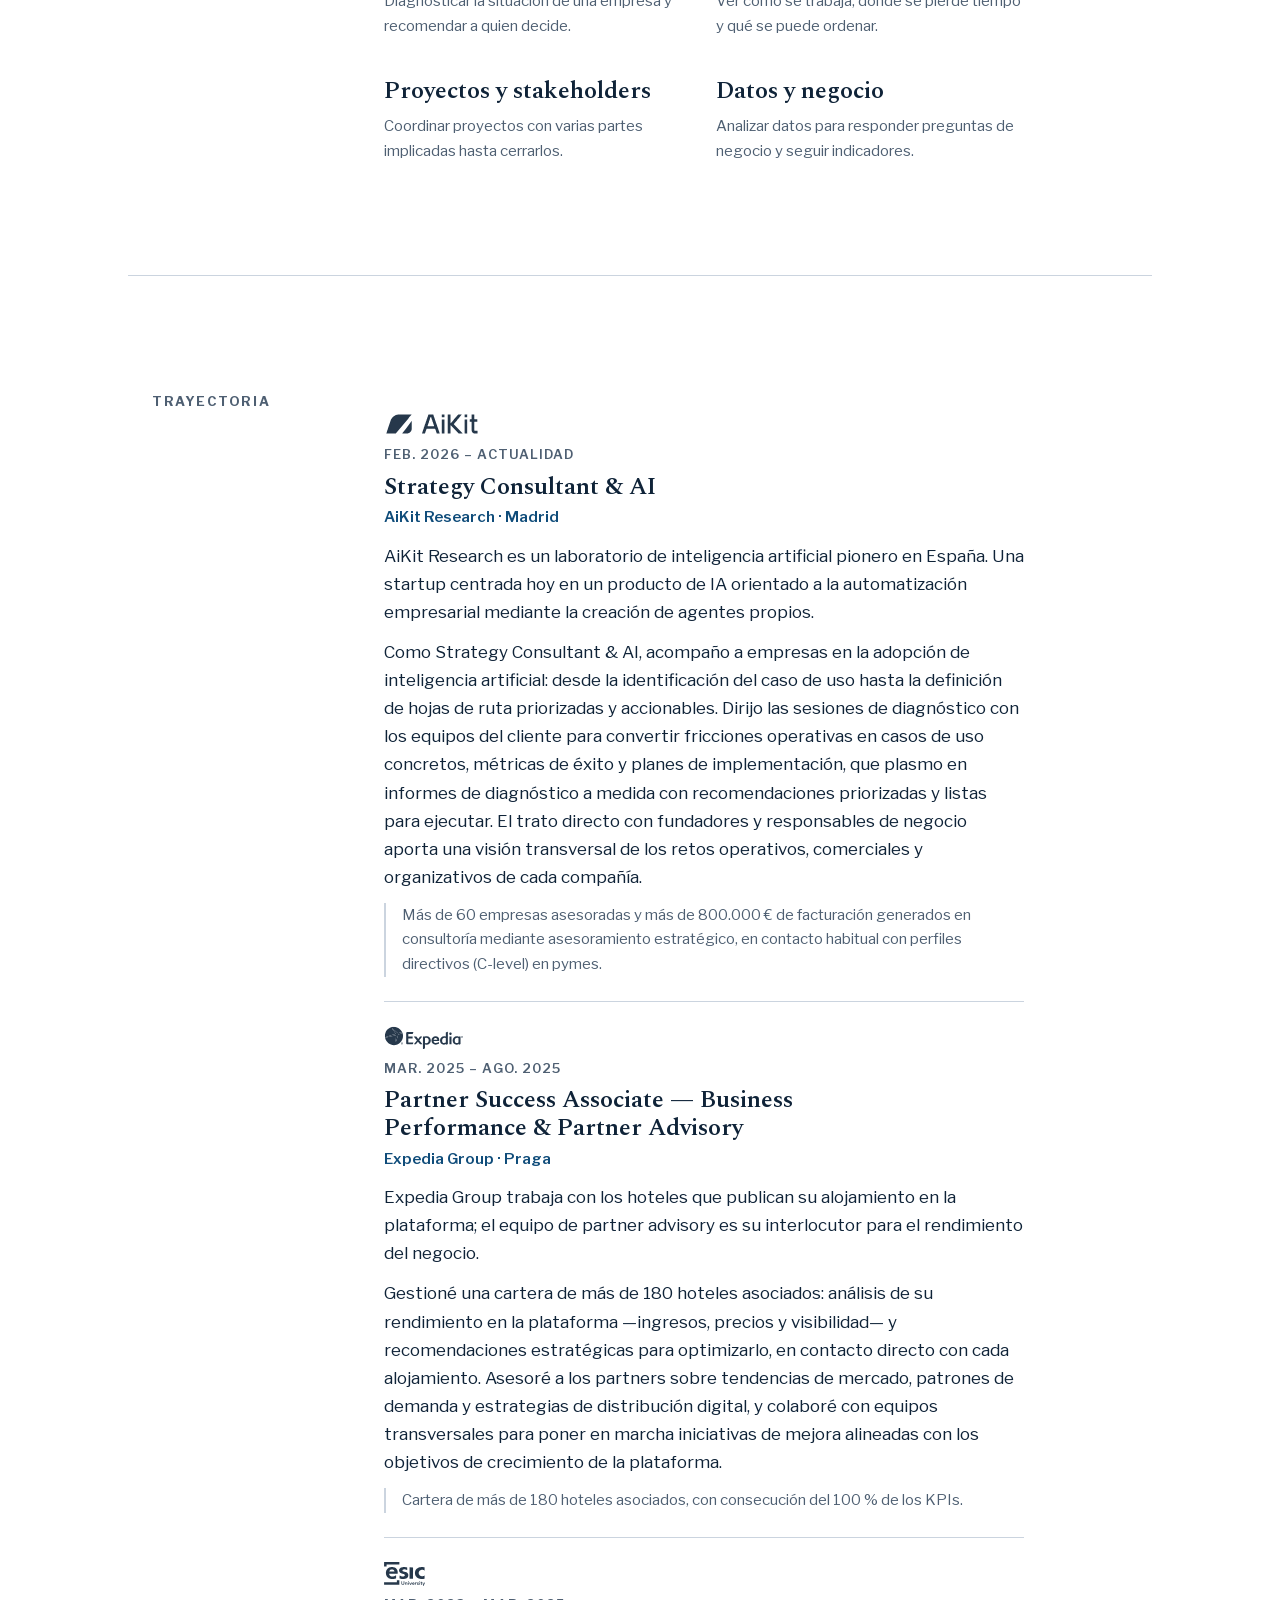
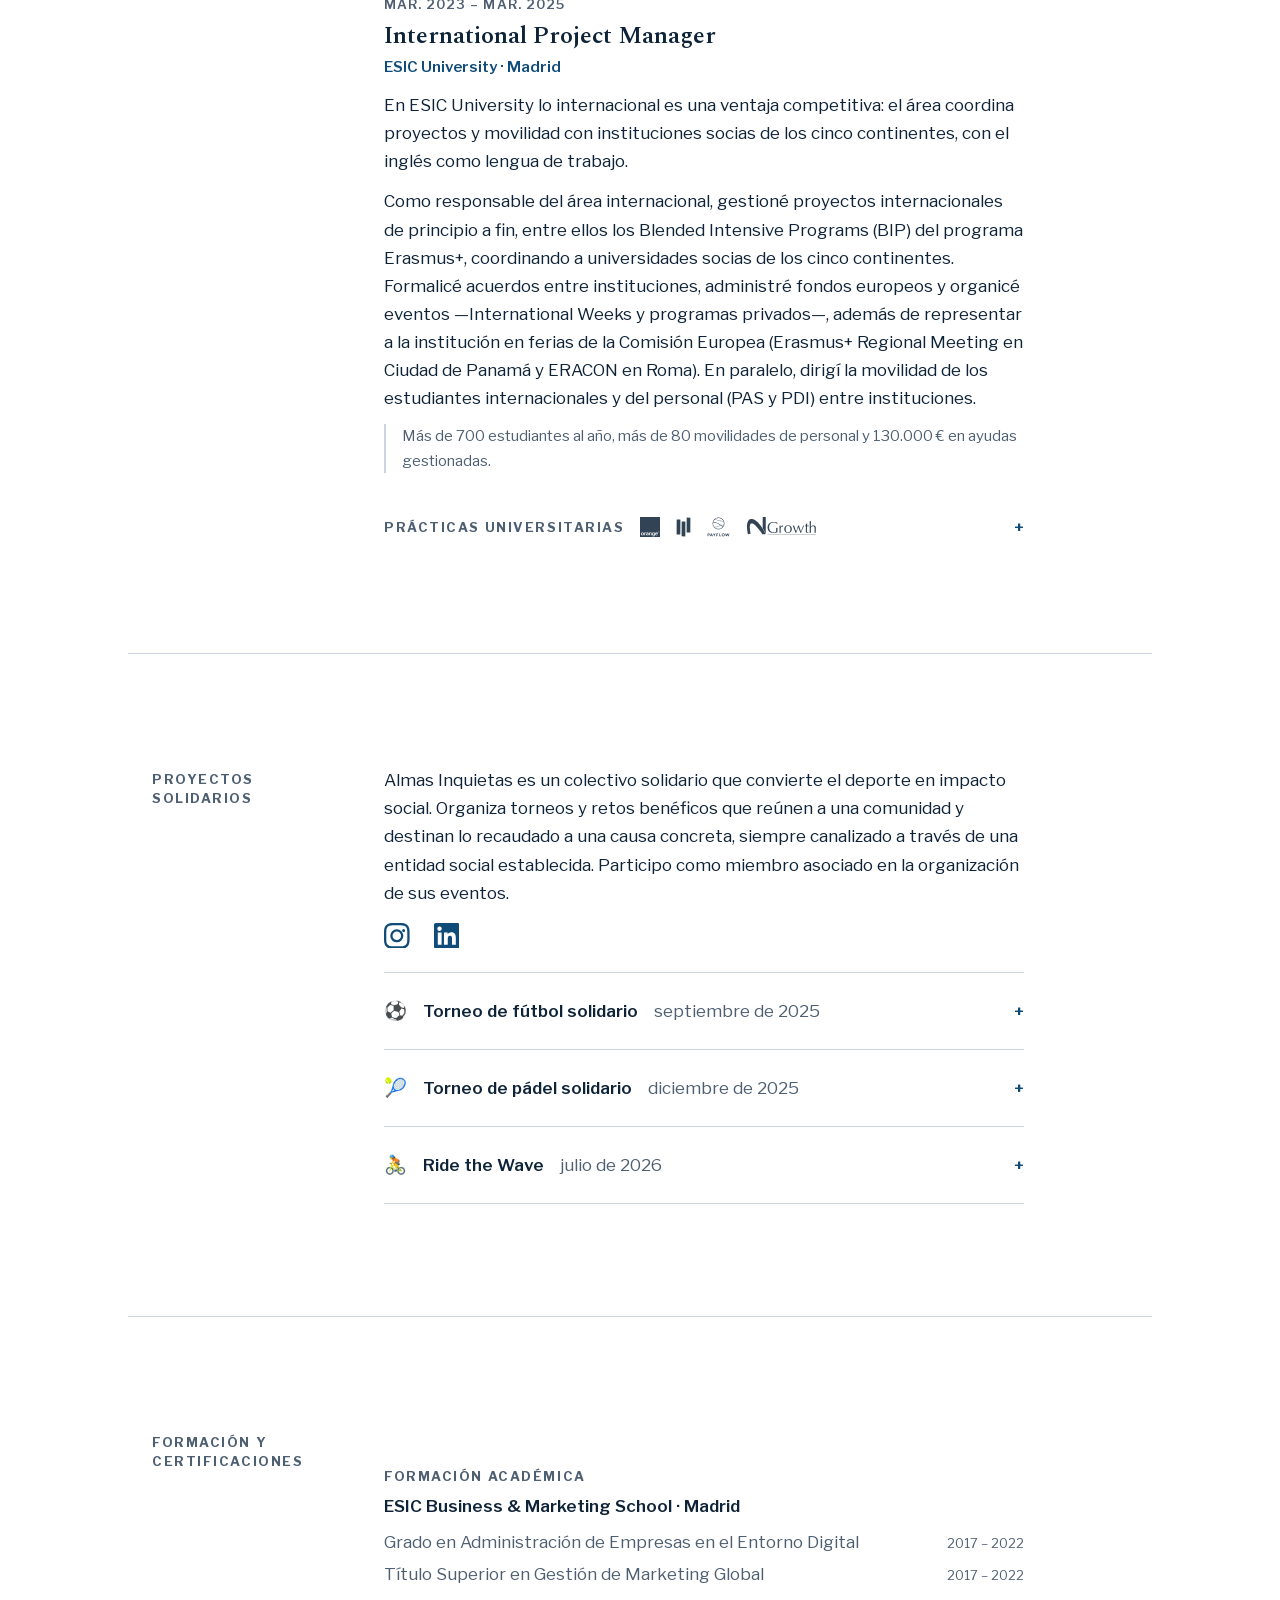
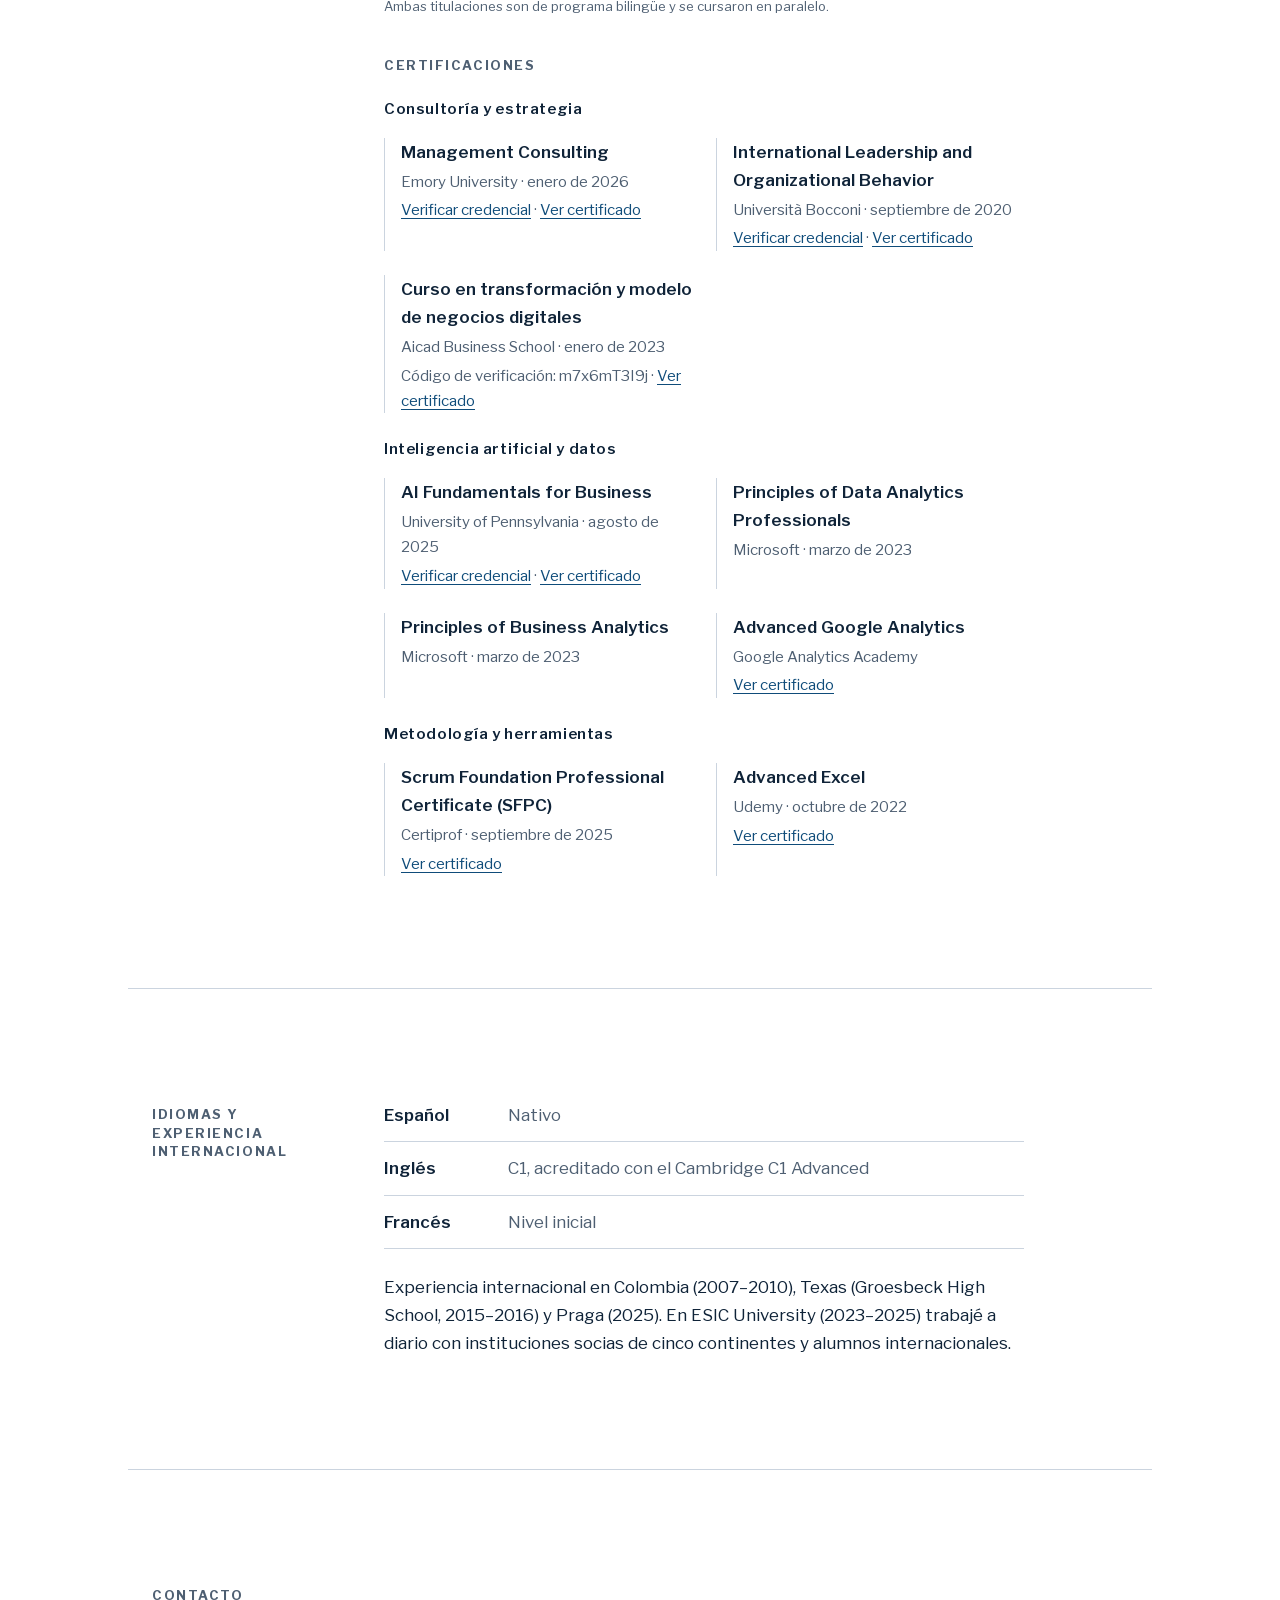
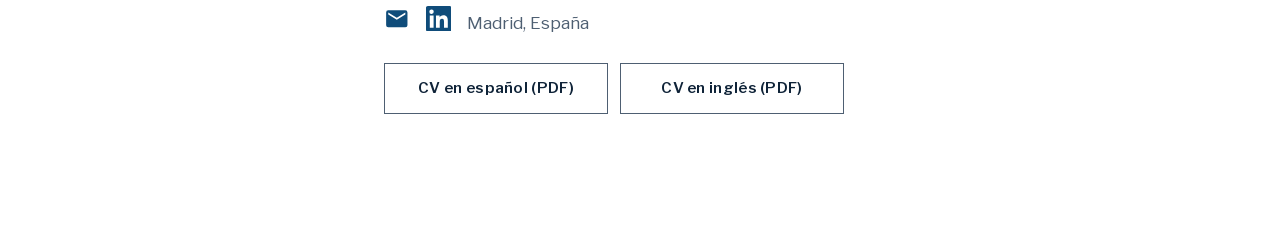
==== commit 4780ae12: "Perfil en primera persona, Áreas más simples y CV español corregido (ES/EN) Co-Authored-By: Claude O" ====
--- a/index.html
+++ b/index.html
@@ -25,7 +25,7 @@
     "name": "Pablo Cansinos",
     "jobTitle": "AI Strategy Consultant",
     "address": { "@type": "PostalAddress", "addressLocality": "Madrid", "addressCountry": "ES" },
-    "sameAs": ["https://www.linkedin.com/in/pablocansinos-arqueros-17b56214a"],
+    "sameAs": ["https://www.linkedin.com/in/pablo-cansinos-arqueros-17b56214a"],
     "alumniOf": { "@type": "CollegeOrUniversity", "name": "ESIC Business & Marketing School" }
   }
   </script>
@@ -123,10 +123,10 @@
         <h2 class="seccion__titulo" id="perfil-titulo" data-i18n="perfil.titulo">Perfil</h2>
       </div>
       <div class="seccion__cuerpo">
-        <p class="parrafo-destacado" data-i18n="perfil.parrafo1">Profesional de negocio con experiencia en consultoría de estrategia, análisis de negocio, mejora de procesos y gestión de proyectos. Su terreno es el tramo que va del análisis a la decisión: entender cómo funciona una organización, ponerle datos y proponer, con criterio, qué conviene cambiar.</p>
-        <p data-i18n="perfil.parrafo2">Actualmente en AiKit (Madrid) como Strategy Consultant &amp; AI, donde dirige sesiones de diagnóstico con empresas, analiza sus procesos y sus puntos de dolor operativos, y traduce esas necesidades en recomendaciones aplicables apoyadas en inteligencia artificial, automatización, ERP y herramientas digitales. El trabajo directo con quien decide —fundadores y responsables de negocio— aporta una visión transversal de los retos operativos, comerciales y organizativos de cada compañía.</p>
-        <p data-i18n="perfil.parrafo3">Anteriormente, en Expedia Group (Praga), gestión de una cartera de más de 180 hoteles asociados, con datos de rendimiento, ingresos, precios y posicionamiento digital para detectar oportunidades y recomendar acciones. Y en ESIC University, dos años coordinando programas internacionales y proyectos con financiación europea, alineando instituciones y agentes de distintos países.</p>
-        <p data-i18n="perfil.parrafo4">Perfil orientado a roles de estrategia, transformación, análisis de negocio, operaciones y proyectos: contextos donde un problema de negocio puede estructurarse en soluciones prácticas apoyadas en tecnología y datos.</p>
+        <p class="parrafo-destacado" data-i18n="perfil.parrafo1">Me dedico a la consultoría de estrategia, el análisis de negocio, la mejora de procesos y la gestión de proyectos. Me muevo en el tramo que va del análisis a la decisión: entender cómo funciona una organización, ponerle datos y proponer, con criterio, qué conviene cambiar.</p>
+        <p data-i18n="perfil.parrafo2">Actualmente trabajo en AiKit (Madrid) como Strategy Consultant &amp; AI: dirijo sesiones de diagnóstico con empresas, analizo sus procesos y sus puntos de dolor operativos, y traduzco esas necesidades en recomendaciones aplicables apoyadas en inteligencia artificial, automatización, ERP y herramientas digitales. El trato directo con quien decide —fundadores y responsables de negocio— me da una visión transversal de los retos operativos, comerciales y organizativos de cada compañía.</p>
+        <p data-i18n="perfil.parrafo3">Antes, en Expedia Group (Praga), gestioné una cartera de más de 180 hoteles asociados, con datos de rendimiento, ingresos, precios y posicionamiento digital para detectar oportunidades y recomendar acciones. Y en ESIC University pasé dos años coordinando programas internacionales y proyectos con financiación europea, alineando instituciones y agentes de distintos países.</p>
+        <p data-i18n="perfil.parrafo4">Busco roles de estrategia, transformación, análisis de negocio, operaciones y proyectos: contextos donde un problema de negocio puede estructurarse en soluciones prácticas apoyadas en tecnología y datos.</p>
       </div>
     </section>
 
@@ -141,19 +141,19 @@
         <ul class="areas">
           <li class="area">
             <h3 class="area__titulo" data-i18n="areas.consultoria.titulo">Consultoría y estrategia</h3>
-            <p class="area__texto" data-i18n="areas.consultoria.texto">Diagnóstico de la situación de una empresa y recomendaciones para quien decide. Es lo que hago hoy en AiKit.</p>
+            <p class="area__texto" data-i18n="areas.consultoria.texto">Diagnosticar la situación de una empresa y recomendar a quien decide.</p>
           </li>
           <li class="area">
             <h3 class="area__titulo" data-i18n="areas.procesos.titulo">Procesos y operaciones</h3>
-            <p class="area__texto" data-i18n="areas.procesos.texto">Cómo se trabaja hoy, dónde se pierde tiempo y qué se puede ordenar. Lo he hecho como analista de operaciones y de experiencia de cliente.</p>
+            <p class="area__texto" data-i18n="areas.procesos.texto">Ver cómo se trabaja, dónde se pierde tiempo y qué se puede ordenar.</p>
           </li>
           <li class="area">
             <h3 class="area__titulo" data-i18n="areas.proyectos.titulo">Proyectos y stakeholders</h3>
-            <p class="area__texto" data-i18n="areas.proyectos.texto">Coordinación de proyectos con varias partes implicadas y seguimiento hasta el cierre, en entornos internacionales y con instituciones socias.</p>
+            <p class="area__texto" data-i18n="areas.proyectos.texto">Coordinar proyectos con varias partes implicadas hasta cerrarlos.</p>
           </li>
           <li class="area">
             <h3 class="area__titulo" data-i18n="areas.datos.titulo">Datos y negocio</h3>
-            <p class="area__texto" data-i18n="areas.datos.texto">Analizar datos para responder preguntas de negocio y seguir indicadores. Herramientas que uso: Excel, Google Analytics y Looker Studio.</p>
+            <p class="area__texto" data-i18n="areas.datos.texto">Analizar datos para responder preguntas de negocio y seguir indicadores.</p>
           </li>
         </ul>
       </div>
@@ -465,9 +465,9 @@
             </a>
           </li>
           <li>
-            <a class="icono-social" href="https://www.linkedin.com/in/pablocansinos-arqueros-17b56214a" target="_blank" rel="noopener noreferrer" data-i18n="contacto.linkedin" data-i18n-attr="aria-label" aria-label="Perfil de LinkedIn">
+            <a class="icono-social" href="https://www.linkedin.com/in/pablo-cansinos-arqueros-17b56214a" target="_blank" rel="noopener noreferrer" data-i18n="contacto.linkedin" data-i18n-attr="aria-label" aria-label="Perfil de LinkedIn">
               <svg viewBox="0 0 24 24" aria-hidden="true" focusable="false"><path d="M20.45 20.45h-3.56v-5.57c0-1.33-.03-3.04-1.85-3.04-1.85 0-2.14 1.45-2.14 2.94v5.67H9.35V9h3.41v1.56h.05c.48-.9 1.64-1.85 3.37-1.85 3.6 0 4.27 2.37 4.27 5.45v6.29zM5.34 7.43a2.07 2.07 0 1 1 0-4.13 2.07 2.07 0 0 1 0 4.13zm1.78 13.02H3.56V9h3.56v11.45zM22.22 0H1.77C.79 0 0 .77 0 1.73v20.54C0 23.22.79 24 1.77 24h20.45c.98 0 1.78-.78 1.78-1.73V1.73C24 .77 23.2 0 22.22 0z"/></svg>
-              <span class="solo-impresion">linkedin.com/in/pablocansinos-arqueros-17b56214a</span>
+              <span class="solo-impresion">linkedin.com/in/pablo-cansinos-arqueros-17b56214a</span>
             </a>
           </li>
           <li data-i18n="contacto.ubicacion">Madrid, España</li>
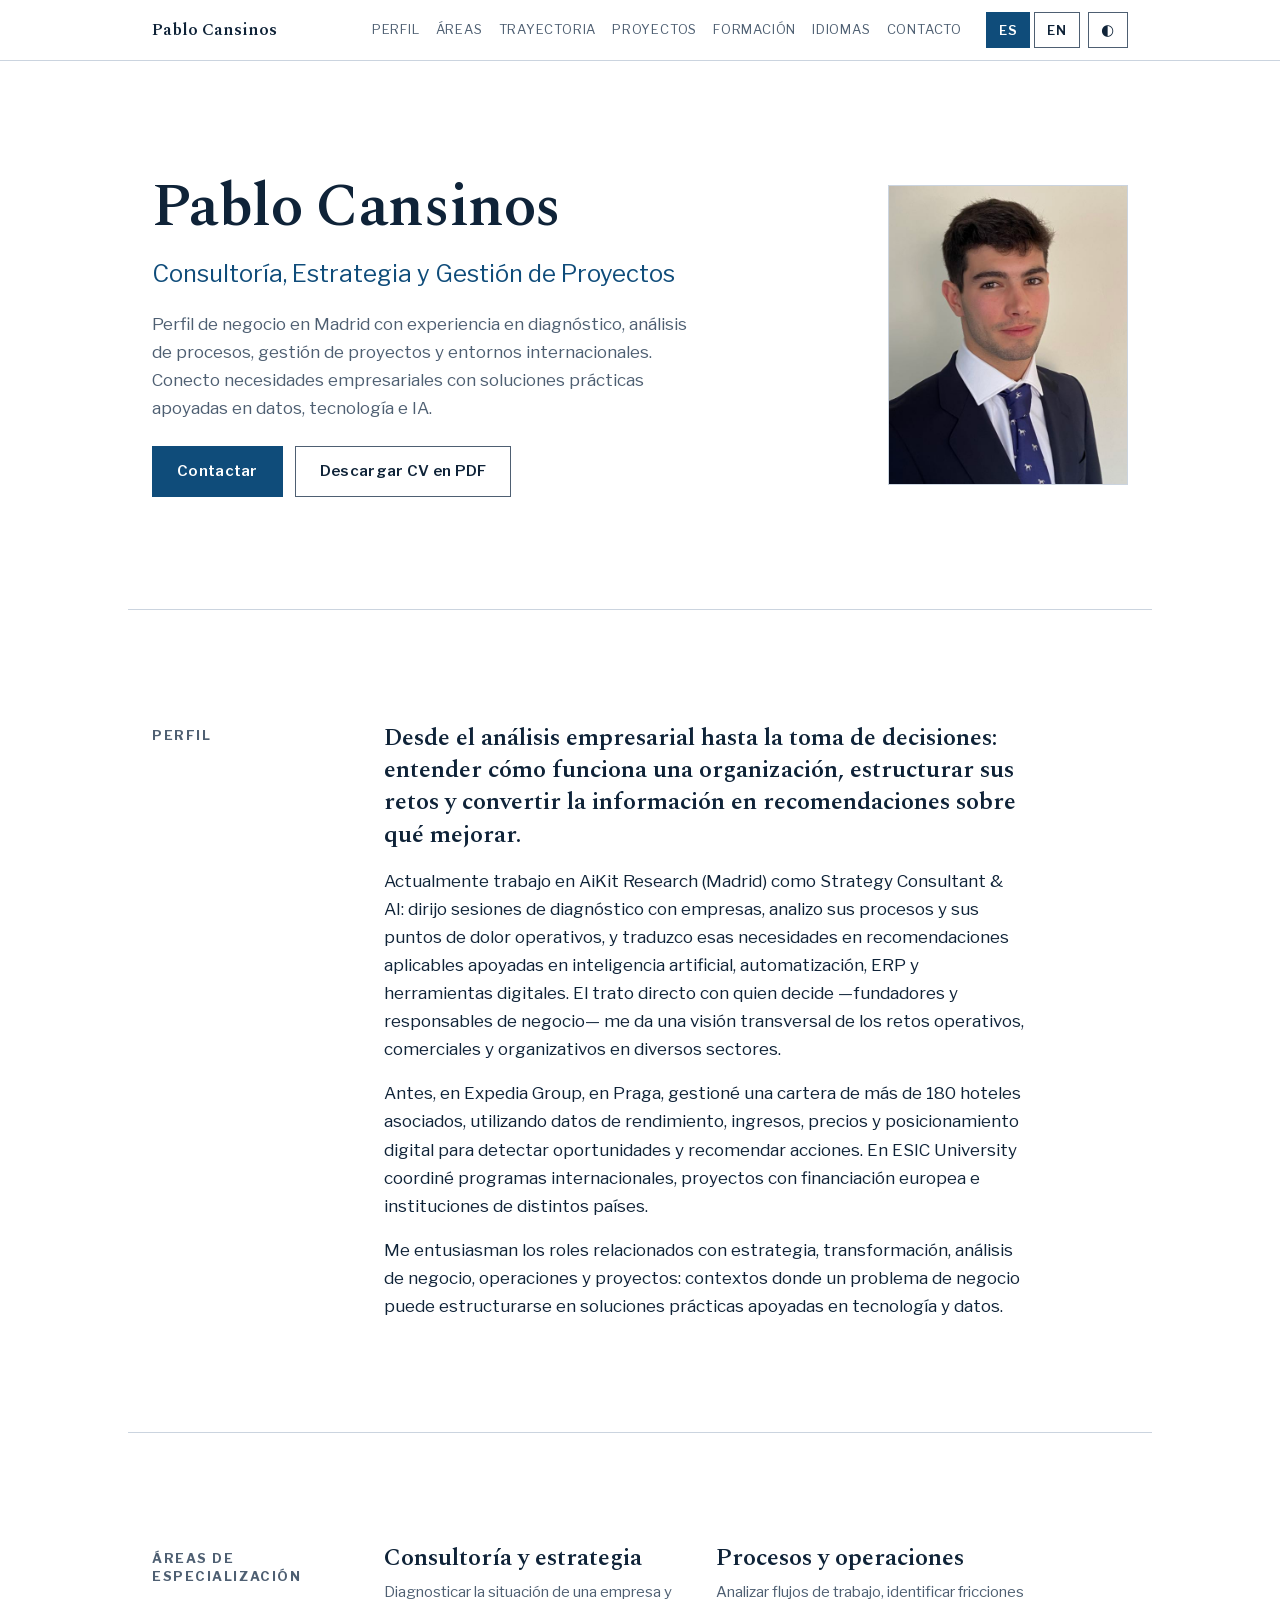
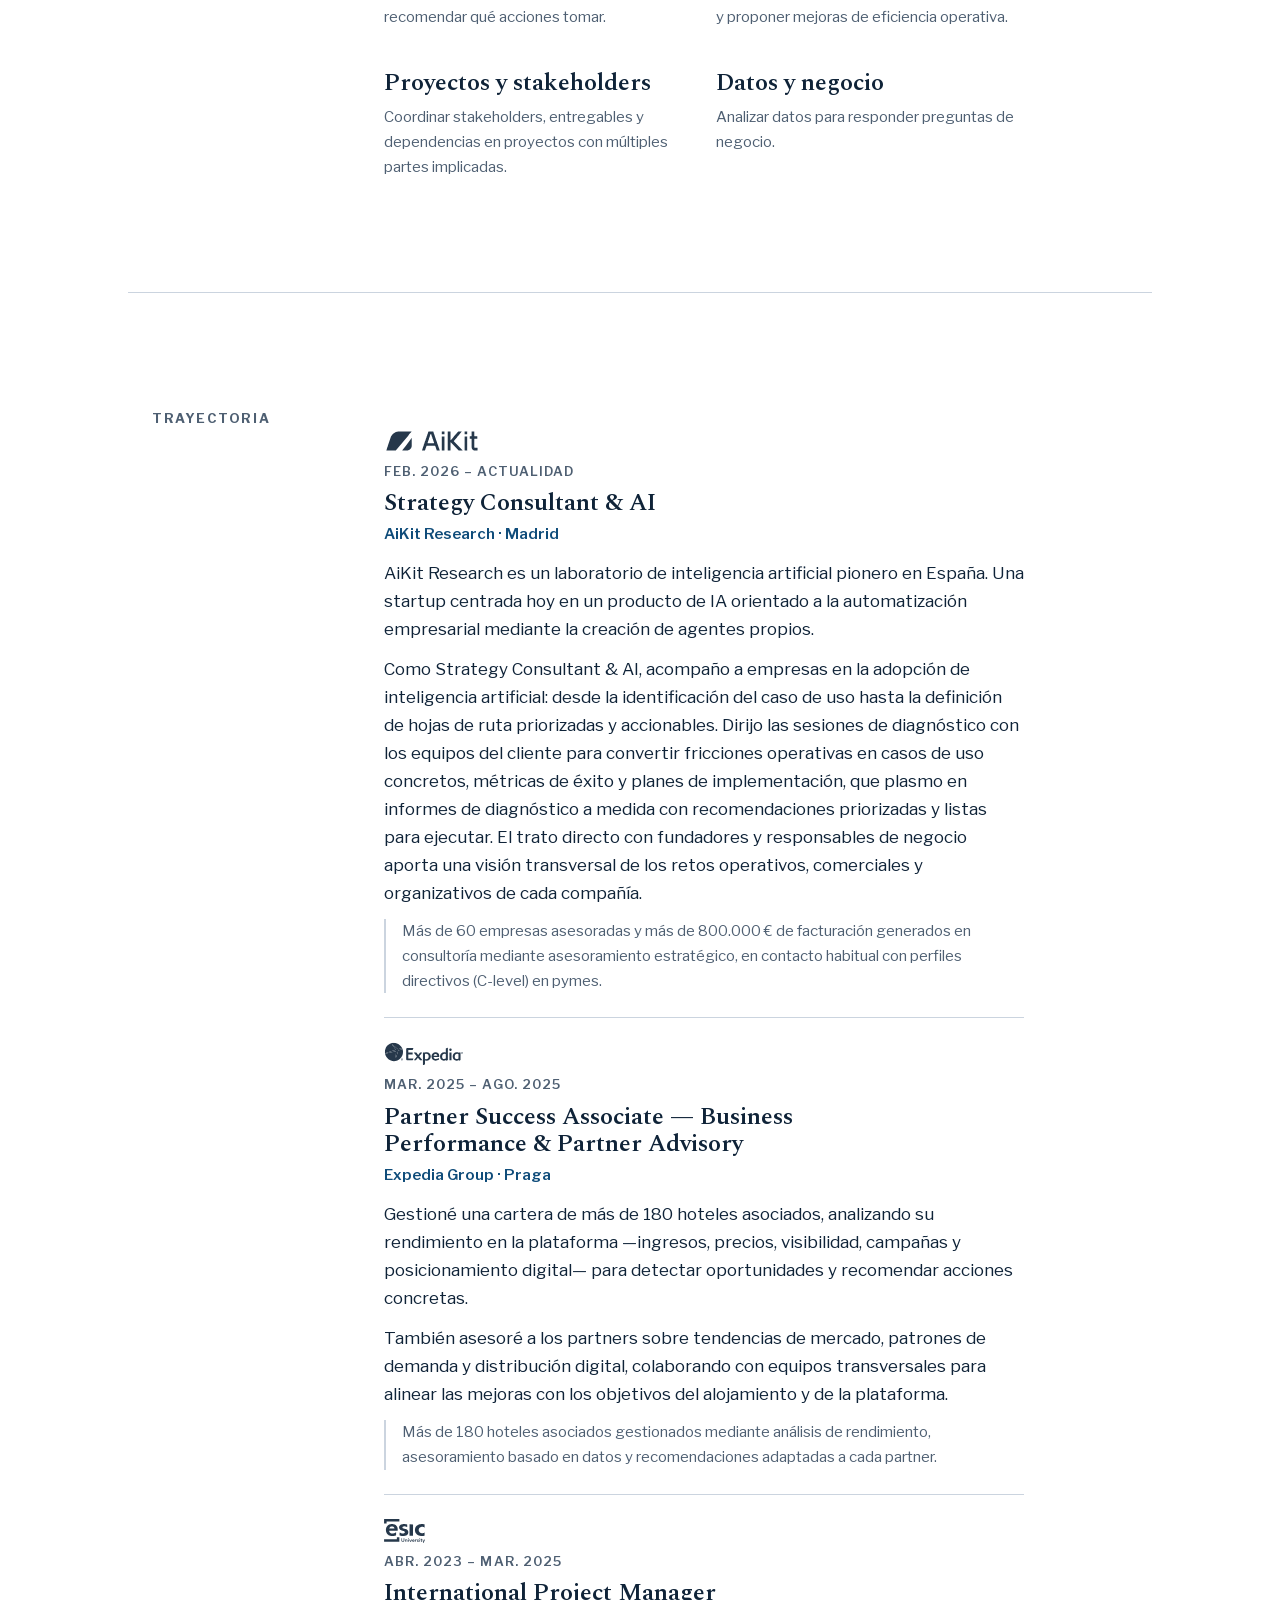
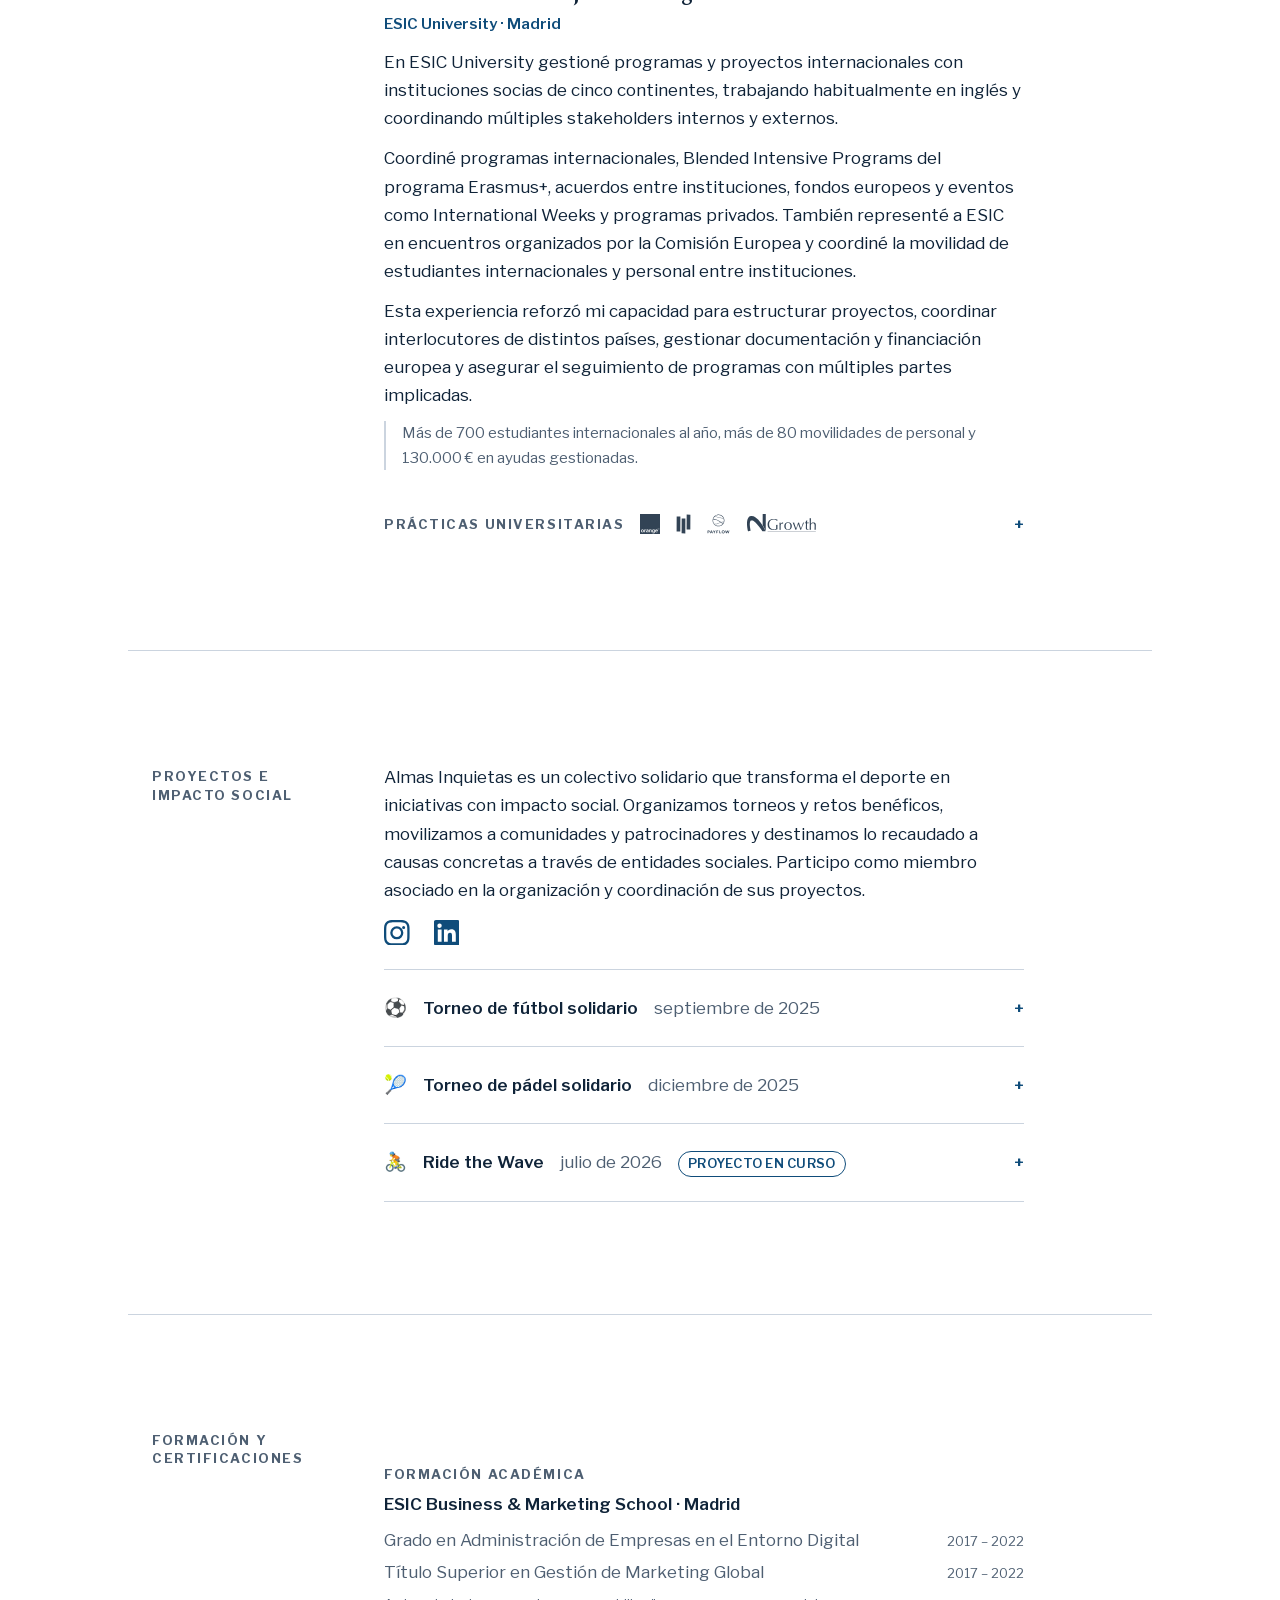
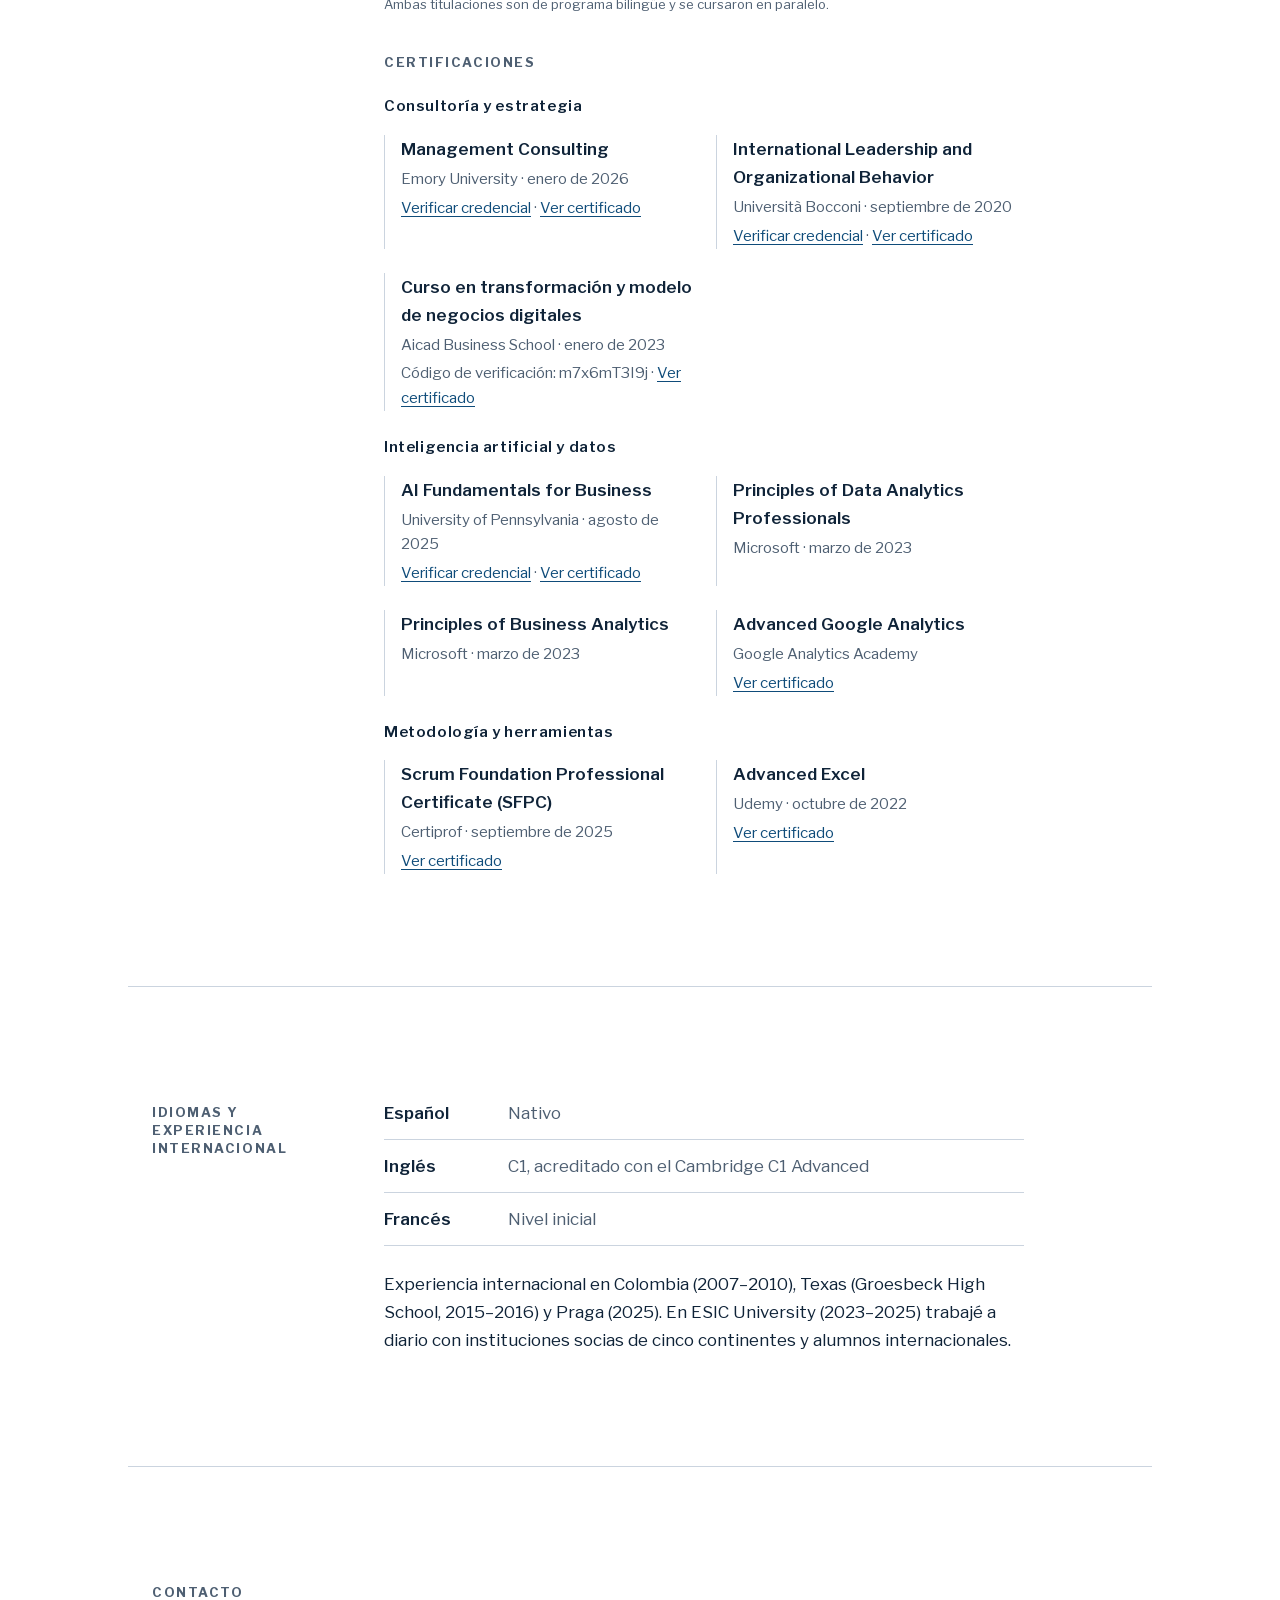
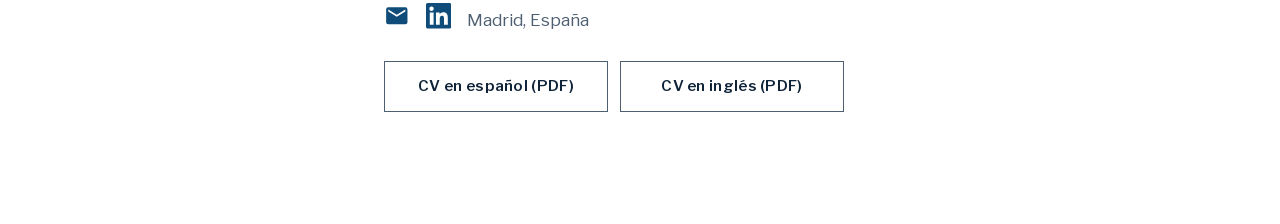
==== commit 9aa0a0ee: "Reescritura de textos: Portada, Perfil, Áreas, Trayectoria y Proyectos (ES/EN) - Portada: botón «Con" ====
--- a/index.html
+++ b/index.html
@@ -102,9 +102,9 @@
       <div class="inicio__texto">
         <h1 class="inicio__nombre" id="inicio-titulo">Pablo Cansinos</h1>
         <p class="inicio__cargo" data-i18n="inicio.titulo">Consultoría, Estrategia y Gestión de Proyectos</p>
-        <p class="inicio__propuesta" data-i18n="inicio.propuesta">Consultor en Madrid. Diagnóstico de negocio, adopción de inteligencia artificial y gestión de proyectos internacionales.</p>
+        <p class="inicio__propuesta" data-i18n="inicio.propuesta">Perfil de negocio en Madrid con experiencia en diagnóstico, análisis de procesos, gestión de proyectos y entornos internacionales. Conecto necesidades empresariales con soluciones prácticas apoyadas en datos, tecnología e IA.</p>
         <p class="inicio__acciones">
-          <a class="boton" href="#contacto" data-i18n="inicio.contacto">Hablemos</a>
+          <a class="boton" href="#contacto" data-i18n="inicio.contacto">Contactar</a>
           <a class="boton boton--secundario" href="cv/Pablo_Cansinos_CV_ES.pdf" download data-cv-idioma data-i18n="inicio.descargar">Descargar CV en PDF</a>
         </p>
       </div>
@@ -123,10 +123,10 @@
         <h2 class="seccion__titulo" id="perfil-titulo" data-i18n="perfil.titulo">Perfil</h2>
       </div>
       <div class="seccion__cuerpo">
-        <p class="parrafo-destacado" data-i18n="perfil.parrafo1">Me dedico a la consultoría de estrategia, el análisis de negocio, la mejora de procesos y la gestión de proyectos. Me muevo en el tramo que va del análisis a la decisión: entender cómo funciona una organización, ponerle datos y proponer, con criterio, qué conviene cambiar.</p>
-        <p data-i18n="perfil.parrafo2">Actualmente trabajo en AiKit (Madrid) como Strategy Consultant &amp; AI: dirijo sesiones de diagnóstico con empresas, analizo sus procesos y sus puntos de dolor operativos, y traduzco esas necesidades en recomendaciones aplicables apoyadas en inteligencia artificial, automatización, ERP y herramientas digitales. El trato directo con quien decide —fundadores y responsables de negocio— me da una visión transversal de los retos operativos, comerciales y organizativos de cada compañía.</p>
-        <p data-i18n="perfil.parrafo3">Antes, en Expedia Group (Praga), gestioné una cartera de más de 180 hoteles asociados, con datos de rendimiento, ingresos, precios y posicionamiento digital para detectar oportunidades y recomendar acciones. Y en ESIC University pasé dos años coordinando programas internacionales y proyectos con financiación europea, alineando instituciones y agentes de distintos países.</p>
-        <p data-i18n="perfil.parrafo4">Busco roles de estrategia, transformación, análisis de negocio, operaciones y proyectos: contextos donde un problema de negocio puede estructurarse en soluciones prácticas apoyadas en tecnología y datos.</p>
+        <p class="parrafo-destacado" data-i18n="perfil.parrafo1">Desde el análisis empresarial hasta la toma de decisiones: entender cómo funciona una organización, estructurar sus retos y convertir la información en recomendaciones sobre qué mejorar.</p>
+        <p data-i18n="perfil.parrafo2">Actualmente trabajo en AiKit Research (Madrid) como Strategy Consultant &amp; AI: dirijo sesiones de diagnóstico con empresas, analizo sus procesos y sus puntos de dolor operativos, y traduzco esas necesidades en recomendaciones aplicables apoyadas en inteligencia artificial, automatización, ERP y herramientas digitales. El trato directo con quien decide —fundadores y responsables de negocio— me da una visión transversal de los retos operativos, comerciales y organizativos en diversos sectores.</p>
+        <p data-i18n="perfil.parrafo3">Antes, en Expedia Group, en Praga, gestioné una cartera de más de 180 hoteles asociados, utilizando datos de rendimiento, ingresos, precios y posicionamiento digital para detectar oportunidades y recomendar acciones. En ESIC University coordiné programas internacionales, proyectos con financiación europea e instituciones de distintos países.</p>
+        <p data-i18n="perfil.parrafo4">Me entusiasman los roles relacionados con estrategia, transformación, análisis de negocio, operaciones y proyectos: contextos donde un problema de negocio puede estructurarse en soluciones prácticas apoyadas en tecnología y datos.</p>
       </div>
     </section>
 
@@ -141,19 +141,19 @@
         <ul class="areas">
           <li class="area">
             <h3 class="area__titulo" data-i18n="areas.consultoria.titulo">Consultoría y estrategia</h3>
-            <p class="area__texto" data-i18n="areas.consultoria.texto">Diagnosticar la situación de una empresa y recomendar a quien decide.</p>
+            <p class="area__texto" data-i18n="areas.consultoria.texto">Diagnosticar la situación de una empresa y recomendar qué acciones tomar.</p>
           </li>
           <li class="area">
             <h3 class="area__titulo" data-i18n="areas.procesos.titulo">Procesos y operaciones</h3>
-            <p class="area__texto" data-i18n="areas.procesos.texto">Ver cómo se trabaja, dónde se pierde tiempo y qué se puede ordenar.</p>
+            <p class="area__texto" data-i18n="areas.procesos.texto">Analizar flujos de trabajo, identificar fricciones y proponer mejoras de eficiencia operativa.</p>
           </li>
           <li class="area">
             <h3 class="area__titulo" data-i18n="areas.proyectos.titulo">Proyectos y stakeholders</h3>
-            <p class="area__texto" data-i18n="areas.proyectos.texto">Coordinar proyectos con varias partes implicadas hasta cerrarlos.</p>
+            <p class="area__texto" data-i18n="areas.proyectos.texto">Coordinar stakeholders, entregables y dependencias en proyectos con múltiples partes implicadas.</p>
           </li>
           <li class="area">
             <h3 class="area__titulo" data-i18n="areas.datos.titulo">Datos y negocio</h3>
-            <p class="area__texto" data-i18n="areas.datos.texto">Analizar datos para responder preguntas de negocio y seguir indicadores.</p>
+            <p class="area__texto" data-i18n="areas.datos.texto">Analizar datos para responder preguntas de negocio.</p>
           </li>
         </ul>
       </div>
@@ -183,19 +183,20 @@
           <p class="puesto__fechas" data-i18n="trayectoria.expedia.fechas">mar. 2025 – ago. 2025</p>
           <h3 class="puesto__cargo" data-i18n="trayectoria.expedia.cargo">Partner Success Associate — Business Performance &amp; Partner Advisory</h3>
           <p class="puesto__empresa">Expedia Group · <span data-i18n="trayectoria.expedia.lugar">Praga</span></p>
-          <p data-i18n="trayectoria.expedia.contexto">Expedia Group trabaja con los hoteles que publican su alojamiento en la plataforma; el equipo de partner advisory es su interlocutor para el rendimiento del negocio.</p>
-          <p data-i18n="trayectoria.expedia.contribucion">Gestioné una cartera de más de 180 hoteles asociados: análisis de su rendimiento en la plataforma —ingresos, precios y visibilidad— y recomendaciones estratégicas para optimizarlo, en contacto directo con cada alojamiento. Asesoré a los partners sobre tendencias de mercado, patrones de demanda y estrategias de distribución digital, y colaboré con equipos transversales para poner en marcha iniciativas de mejora alineadas con los objetivos de crecimiento de la plataforma.</p>
-          <p class="puesto__evidencia" data-i18n="trayectoria.expedia.evidencia">Cartera de más de 180 hoteles asociados, con consecución del 100 % de los KPIs.</p>
+          <p data-i18n="trayectoria.expedia.contribucion">Gestioné una cartera de más de 180 hoteles asociados, analizando su rendimiento en la plataforma —ingresos, precios, visibilidad, campañas y posicionamiento digital— para detectar oportunidades y recomendar acciones concretas.</p>
+          <p data-i18n="trayectoria.expedia.contribucion2">También asesoré a los partners sobre tendencias de mercado, patrones de demanda y distribución digital, colaborando con equipos transversales para alinear las mejoras con los objetivos del alojamiento y de la plataforma.</p>
+          <p class="puesto__evidencia" data-i18n="trayectoria.expedia.evidencia">Más de 180 hoteles asociados gestionados mediante análisis de rendimiento, asesoramiento basado en datos y recomendaciones adaptadas a cada partner.</p>
         </article>
 
         <article class="puesto">
           <span class="puesto__logo" style="--logo:url(/assets/img/logos/esic.svg); aspect-ratio:583/343" aria-hidden="true"></span>
-          <p class="puesto__fechas" data-i18n="trayectoria.esic.fechas">mar. 2023 – mar. 2025</p>
+          <p class="puesto__fechas" data-i18n="trayectoria.esic.fechas">abr. 2023 – mar. 2025</p>
           <h3 class="puesto__cargo" data-i18n="trayectoria.esic.cargo">International Project Manager</h3>
           <p class="puesto__empresa">ESIC University · <span data-i18n="trayectoria.esic.lugar">Madrid</span></p>
-          <p data-i18n="trayectoria.esic.contexto">En ESIC University lo internacional es una ventaja competitiva: el área coordina proyectos y movilidad con instituciones socias de los cinco continentes, con el inglés como lengua de trabajo.</p>
-          <p data-i18n="trayectoria.esic.contribucion">Como responsable del área internacional, gestioné proyectos internacionales de principio a fin, entre ellos los Blended Intensive Programs (BIP) del programa Erasmus+, coordinando a universidades socias de los cinco continentes. Formalicé acuerdos entre instituciones, administré fondos europeos y organicé eventos —International Weeks y programas privados—, además de representar a la institución en ferias de la Comisión Europea (Erasmus+ Regional Meeting en Ciudad de Panamá y ERACON en Roma). En paralelo, dirigí la movilidad de los estudiantes internacionales y del personal (PAS y PDI) entre instituciones.</p>
-          <p class="puesto__evidencia" data-i18n="trayectoria.esic.evidencia">Más de 700 estudiantes al año, más de 80 movilidades de personal y 130.000 € en ayudas gestionadas.</p>
+          <p data-i18n="trayectoria.esic.contexto">En ESIC University gestioné programas y proyectos internacionales con instituciones socias de cinco continentes, trabajando habitualmente en inglés y coordinando múltiples stakeholders internos y externos.</p>
+          <p data-i18n="trayectoria.esic.contribucion">Coordiné programas internacionales, Blended Intensive Programs del programa Erasmus+, acuerdos entre instituciones, fondos europeos y eventos como International Weeks y programas privados. También representé a ESIC en encuentros organizados por la Comisión Europea y coordiné la movilidad de estudiantes internacionales y personal entre instituciones.</p>
+          <p data-i18n="trayectoria.esic.contribucion2">Esta experiencia reforzó mi capacidad para estructurar proyectos, coordinar interlocutores de distintos países, gestionar documentación y financiación europea y asegurar el seguimiento de programas con múltiples partes implicadas.</p>
+          <p class="puesto__evidencia" data-i18n="trayectoria.esic.evidencia">Más de 700 estudiantes internacionales al año, más de 80 movilidades de personal y 130.000 € en ayudas gestionadas.</p>
         </article>
 
         <details class="practicas">
@@ -214,25 +215,28 @@
             <p class="puesto__fechas" data-i18n="trayectoria.orange.fechas">nov. 2022 – abr. 2023</p>
             <h4 class="puesto__cargo puesto__cargo--compacto" data-i18n="trayectoria.orange.cargo">Project &amp; Commercial Operations Trainee</h4>
             <p class="puesto__empresa">Orange · <span data-i18n="trayectoria.orange.lugar">Madrid</span></p>
-            <p data-i18n="trayectoria.orange.contribucion">Apoyé la transición a un modelo de ventas omnicanal mediante análisis de canales, reporting y coordinación entre gestión comercial, distribuidores y puntos de venta asociados. Construí bases de datos en Excel que agilizaron las pruebas de CRM y la gestión de procesos para clientes públicos y pymes.</p>
+            <p data-i18n="trayectoria.orange.contribucion">Apoyé la transición hacia un modelo de ventas omnicanal mediante análisis de canales, reporting y coordinación entre dirección comercial, distribuidores y puntos de venta asociados.</p>
+            <p data-i18n="trayectoria.orange.contribucion2">También desarrollé bases de datos en Excel para agilizar las pruebas del CRM y la gestión de procesos para pymes y clientes del sector público.</p>
           </li>
           <li class="puesto-compacto">
             <p class="puesto__fechas" data-i18n="trayectoria.gmp.fechas">dic. 2021 – jun. 2022</p>
             <h4 class="puesto__cargo puesto__cargo--compacto" data-i18n="trayectoria.gmp.cargo">Customer Experience Analyst Trainee</h4>
             <p class="puesto__empresa">Grupo Gmp · <span data-i18n="trayectoria.gmp.lugar">Madrid</span></p>
-            <p data-i18n="trayectoria.gmp.texto">Análisis de la experiencia de cliente: impulsé la interacción de los usuarios con soporte personalizado por correo, eventos y webinars, y reforcé la relación con stakeholders estratégicos. Diseñé campañas promocionales a partir del análisis de datos multicanal, con las que la base de usuarios creció un 27 % en dos meses.</p>
+            <p data-i18n="trayectoria.gmp.texto">Analicé datos multicanal y diseñé acciones orientadas a mejorar la experiencia y la participación de los usuarios. Coordiné comunicaciones, eventos y webinars, reforcé relaciones con stakeholders y desarrollé campañas promocionales que contribuyeron a un crecimiento del 27 % de la base de usuarios en dos meses.</p>
           </li>
           <li class="puesto-compacto">
-            <p class="puesto__fechas" data-i18n="trayectoria.payflow.fechas">ene. 2021 – abr. 2021</p>
+            <p class="puesto__fechas" data-i18n="trayectoria.payflow.fechas">ene. 2021 – jun. 2021</p>
             <h4 class="puesto__cargo puesto__cargo--compacto" data-i18n="trayectoria.payflow.cargo">Operations Analyst Trainee</h4>
             <p class="puesto__empresa">Payflow (YC S21) · <span data-i18n="trayectoria.payflow.lugar">Madrid</span></p>
-            <p data-i18n="trayectoria.payflow.texto">Monté desde cero el departamento de atención al cliente y operaciones, bajo la supervisión directa del vicepresidente. Diseñé un proceso de captación semiautomatizado por WhatsApp que hizo crecer el número de usuarios más de un 170 % y subió la adopción de la aplicación del 18 % al 27 %.</p>
+            <p data-i18n="trayectoria.payflow.texto">Contribuí a crear desde cero las funciones de atención al cliente y operaciones bajo la supervisión directa del vicepresidente, desarrollando flujos de trabajo adaptados a un entorno startup.</p>
+            <p data-i18n="trayectoria.payflow.texto2">Diseñé un proceso semiautomatizado de captación y comunicación mediante WhatsApp que mejoró el rendimiento del proceso en más de un 170 % y elevó la adopción de la aplicación del 18 % al 27 %.</p>
           </li>
           <li class="puesto-compacto">
             <p class="puesto__fechas" data-i18n="trayectoria.n2growth.fechas">oct. 2019 – mar. 2020</p>
             <h4 class="puesto__cargo puesto__cargo--compacto" data-i18n="trayectoria.n2growth.cargo">Executive Search Intern</h4>
             <p class="puesto__empresa">N2Growth · <span data-i18n="trayectoria.n2growth.lugar">Madrid</span></p>
-            <p data-i18n="trayectoria.n2growth.texto">Apoyé al director en la búsqueda de directivos (executive search): investigación de mercado y de empresas, mapeo de candidatos y construcción de bases de datos de prospectos. Colaboré en la preparación de presentaciones para cliente alineadas con el posicionamiento de la firma.</p>
+            <p data-i18n="trayectoria.n2growth.texto">Apoyé al director en proyectos de executive search mediante investigación de mercados y empresas, mapeo de candidatos y construcción de bases de datos estructuradas.</p>
+            <p data-i18n="trayectoria.n2growth.texto2">También colaboré en la identificación de oportunidades de negocio y en la preparación de presentaciones y materiales para clientes.</p>
           </li>
           </ul>
         </details>
@@ -245,10 +249,10 @@
          ================================================================== -->
     <section class="seccion" id="proyectos" aria-labelledby="proyectos-titulo" data-revelar>
       <div class="seccion__etiqueta">
-        <h2 class="seccion__titulo" id="proyectos-titulo" data-i18n="proyectos.titulo">Proyectos solidarios</h2>
-      </div>
-      <div class="seccion__cuerpo">
-        <p data-i18n="proyectos.intro">Almas Inquietas es un colectivo solidario que convierte el deporte en impacto social. Organiza torneos y retos benéficos que reúnen a una comunidad y destinan lo recaudado a una causa concreta, siempre canalizado a través de una entidad social establecida. Participo como miembro asociado en la organización de sus eventos.</p>
+        <h2 class="seccion__titulo" id="proyectos-titulo" data-i18n="proyectos.titulo">Proyectos e impacto social</h2>
+      </div>
+      <div class="seccion__cuerpo">
+        <p data-i18n="proyectos.intro">Almas Inquietas es un colectivo solidario que transforma el deporte en iniciativas con impacto social. Organizamos torneos y retos benéficos, movilizamos a comunidades y patrocinadores y destinamos lo recaudado a causas concretas a través de entidades sociales. Participo como miembro asociado en la organización y coordinación de sus proyectos.</p>
         <p class="proyectos__enlaces">
           <a class="icono-social" href="https://www.instagram.com/almasinquietas_org" target="_blank" rel="noopener noreferrer" data-i18n="proyectos.almas.instagram" data-i18n-attr="aria-label" aria-label="Instagram de Almas Inquietas">
             <svg viewBox="0 0 24 24" aria-hidden="true" focusable="false"><path d="M12 2.16c3.2 0 3.58.01 4.85.07 1.17.05 1.8.25 2.23.42.56.21.96.47 1.38.9.43.42.69.82.9 1.38.17.43.37 1.06.42 2.23.06 1.27.07 1.65.07 4.85s-.01 3.58-.07 4.85c-.05 1.17-.25 1.8-.42 2.23-.21.56-.47.96-.9 1.38-.42.43-.82.69-1.38.9-.43.17-1.06.37-2.23.42-1.27.06-1.65.07-4.85.07s-3.58-.01-4.85-.07c-1.17-.05-1.8-.25-2.23-.42a3.7 3.7 0 0 1-1.38-.9 3.7 3.7 0 0 1-.9-1.38c-.17-.43-.37-1.06-.42-2.23-.06-1.27-.07-1.65-.07-4.85s.01-3.58.07-4.85c.05-1.17.25-1.8.42-2.23.21-.56.47-.96.9-1.38.42-.43.82-.69 1.38-.9.43-.17 1.06-.37 2.23-.42 1.27-.06 1.65-.07 4.85-.07M12 0C8.74 0 8.33.01 7.05.07c-1.27.06-2.15.26-2.91.56-.79.31-1.46.72-2.13 1.38C1.35 2.68.94 3.35.63 4.14c-.3.76-.5 1.64-.56 2.91C.01 8.33 0 8.74 0 12s.01 3.67.07 4.95c.06 1.27.26 2.15.56 2.91.31.79.72 1.46 1.38 2.13.67.66 1.34 1.07 2.13 1.38.76.3 1.64.5 2.91.56C8.33 23.99 8.74 24 12 24s3.67-.01 4.95-.07c1.27-.06 2.15-.26 2.91-.56.79-.31 1.46-.72 2.13-1.38.66-.67 1.07-1.34 1.38-2.13.3-.76.5-1.64.56-2.91.06-1.28.07-1.69.07-4.95s-.01-3.67-.07-4.95c-.06-1.27-.26-2.15-.56-2.91-.31-.79-.72-1.46-1.38-2.13-.67-.66-1.34-1.07-2.13-1.38-.76-.3-1.64-.5-2.91-.56C15.67.01 15.26 0 12 0zm0 5.84A6.16 6.16 0 1 0 18.16 12 6.16 6.16 0 0 0 12 5.84zm0 10.15A3.99 3.99 0 1 1 15.99 12 4 4 0 0 1 12 15.99zm6.41-10.4a1.44 1.44 0 1 0 1.44 1.44 1.44 1.44 0 0 0-1.44-1.44z"/></svg>
@@ -265,7 +269,7 @@
             <span class="proyecto__fecha" data-i18n="proyectos.futbol.fecha">septiembre de 2025</span>
           </summary>
           <div class="proyecto__detalle">
-            <p data-i18n="proyectos.futbol.texto">Torneo de fútbol benéfico organizado con Almas Inquietas a favor de Ideorama, una asociación que trabaja con menores y familias en educación, uso responsable de la tecnología y ocio saludable. Una jornada de deporte y comunidad en la que participé en la organización.</p>
+            <p data-i18n="proyectos.futbol.texto">Torneo benéfico organizado por Almas Inquietas a favor de Ideorama, asociación que trabaja con menores y familias en ámbitos como educación, uso responsable de la tecnología y ocio saludable. Participé en la organización y coordinación de una jornada que reunió deporte, comunidad, entidades sociales y patrocinadores.</p>
             <figure class="proyecto__fotos">
               <img src="assets/img/proyectos/futbol-1.jpg" width="1100" height="825" loading="lazy" data-i18n="proyectos.futbol.foto1.alt" data-i18n-attr="alt" alt="Asistentes reunidos junto a un puesto de Almas Inquietas en el torneo de fútbol solidario.">
               <img src="assets/img/proyectos/futbol-2.jpg" width="1100" height="825" loading="lazy" data-i18n="proyectos.futbol.foto2.alt" data-i18n-attr="alt" alt="Equipo del torneo con medallas junto al cartel de Ideorama.">
@@ -281,7 +285,8 @@
             <span class="proyecto__fecha" data-i18n="proyectos.padel.fecha">diciembre de 2025</span>
           </summary>
           <div class="proyecto__detalle">
-            <p data-i18n="proyectos.padel.texto">«The Mindful Padel», segundo torneo del colectivo, disputado por parejas en el Club de Pádel Bularas (Pozuelo de Alarcón). Lo recaudado se destinó a la Fundación Blas Méndez Ponce —que ayuda a niños con cáncer y enfermedades de difícil curación— en colaboración con Ideorama.</p>
+            <p data-i18n="proyectos.padel.texto">The Mindful Padel fue el segundo torneo organizado por el colectivo. Se celebró por parejas en el Club de Pádel Bularas, en Pozuelo de Alarcón, y destinó la recaudación a la Fundación Blas Méndez Ponce, que apoya a niños con cáncer y enfermedades de difícil curación.</p>
+            <p data-i18n="proyectos.padel.texto2">Participé en la organización del evento, la coordinación con colaboradores y la comunicación de la iniciativa.</p>
             <figure class="proyecto__fotos">
               <img src="assets/img/proyectos/padel-1.jpg" width="1400" height="1050" loading="lazy" data-i18n="proyectos.padel.foto1.alt" data-i18n-attr="alt" alt="Cartel del torneo de pádel «The Mindful Padel».">
               <img src="assets/img/proyectos/padel-2.jpg" width="1400" height="1050" loading="lazy" data-i18n="proyectos.padel.foto2.alt" data-i18n-attr="alt" alt="Coche del patrocinador MG Albión Motor expuesto en el torneo.">
@@ -298,10 +303,12 @@
             <span class="proyecto__icono" aria-hidden="true">🚴</span>
             <span class="proyecto__nombre" data-i18n="proyectos.rtw.nombre">Ride the Wave</span>
             <span class="proyecto__fecha" data-i18n="proyectos.rtw.fecha">julio de 2026</span>
+            <span class="proyecto__estado" data-i18n="proyectos.rtw.estado">Proyecto en curso</span>
           </summary>
           <div class="proyecto__detalle">
-            <p data-i18n="proyectos.rtw.texto">El reto más ambicioso de Almas Inquietas hasta la fecha. Alex, cofundador, viajará de Praga a Madrid en bici: nueve países, 4.000 km. Creamos una comunidad en Strava donde cualquiera puede sumar kilómetros con la idea de «un kilómetro, un euro»; la meta es reunir 4.000 € para el programa Beca Comedor de la Fundación Verón, que forma a niños en Honduras: esa cifra cubre el comedor de una clase entera durante un curso completo.</p>
-            <p data-i18n="proyectos.rtw.contribucion">El proyecto se apoya en herramientas digitales e inteligencia artificial: un contador de kilómetros en tiempo real conectado a Strava, una web que sigue la ruta etapa a etapa y una campaña de crowdfunding, con el apoyo de la Fundación Verón en comunicación, redes sociales y gestión.</p>
+            <p data-i18n="proyectos.rtw.texto">Ride the Wave es el reto más ambicioso desarrollado hasta ahora por Almas Inquietas. Alex, cofundador del colectivo, recorre en bicicleta la distancia entre Praga y Madrid: nueve países y aproximadamente 4.000 kilómetros.</p>
+            <p data-i18n="proyectos.rtw.contribucion">El proyecto moviliza a una comunidad en Strava bajo la idea «un kilómetro, un euro», con el objetivo de recaudar 4.000 € para el programa Beca Comedor de la Fundación Verón, que apoya la educación y alimentación de niños en Honduras.</p>
+            <p data-i18n="proyectos.rtw.contribucion2">La iniciativa combina deporte, impacto social y herramientas digitales: un contador de kilómetros conectado a Strava, una web para seguir la ruta etapa a etapa y una campaña de crowdfunding apoyada por la Fundación Verón.</p>
             <figure class="proyecto__fotos">
               <img src="assets/img/proyectos/rtw-1.jpg" width="1400" height="1050" loading="lazy" data-i18n="proyectos.rtw.foto1.alt" data-i18n-attr="alt" alt="Camiseta de Ride the Wave con los logos de la Fundación Verón.">
               <img src="assets/img/proyectos/rtw-2.jpg" width="1400" height="1050" loading="lazy" data-i18n="proyectos.rtw.foto2.alt" data-i18n-attr="alt" alt="Bicicleta cargada para el viaje, acampada al atardecer.">
--- a/assets/css/styles.css
+++ b/assets/css/styles.css
@@ -629,10 +629,13 @@
   margin-top: var(--espacio-1);
 }
 
-.puesto-compacto > p:last-child {
+.puesto-compacto > .puesto__empresa ~ p {
+  font-size: var(--escala-2);
+  color: var(--color-texto-suave);
+}
+
+.puesto-compacto > .puesto__empresa + p {
   margin-top: var(--espacio-2);
-  font-size: var(--escala-2);
-  color: var(--color-texto-suave);
 }
 
 /* ==========================================================================
@@ -898,6 +901,18 @@
 
 .proyecto__fecha {
   color: var(--color-texto-suave);
+}
+
+.proyecto__estado {
+  font-size: var(--escala-1);
+  font-weight: 600;
+  letter-spacing: 0.02em;
+  text-transform: uppercase;
+  color: var(--color-acento);
+  border: 1px solid currentColor;
+  border-radius: 999px;
+  padding: 0.15em 0.7em;
+  line-height: 1.5;
 }
 
 .proyecto__detalle {
